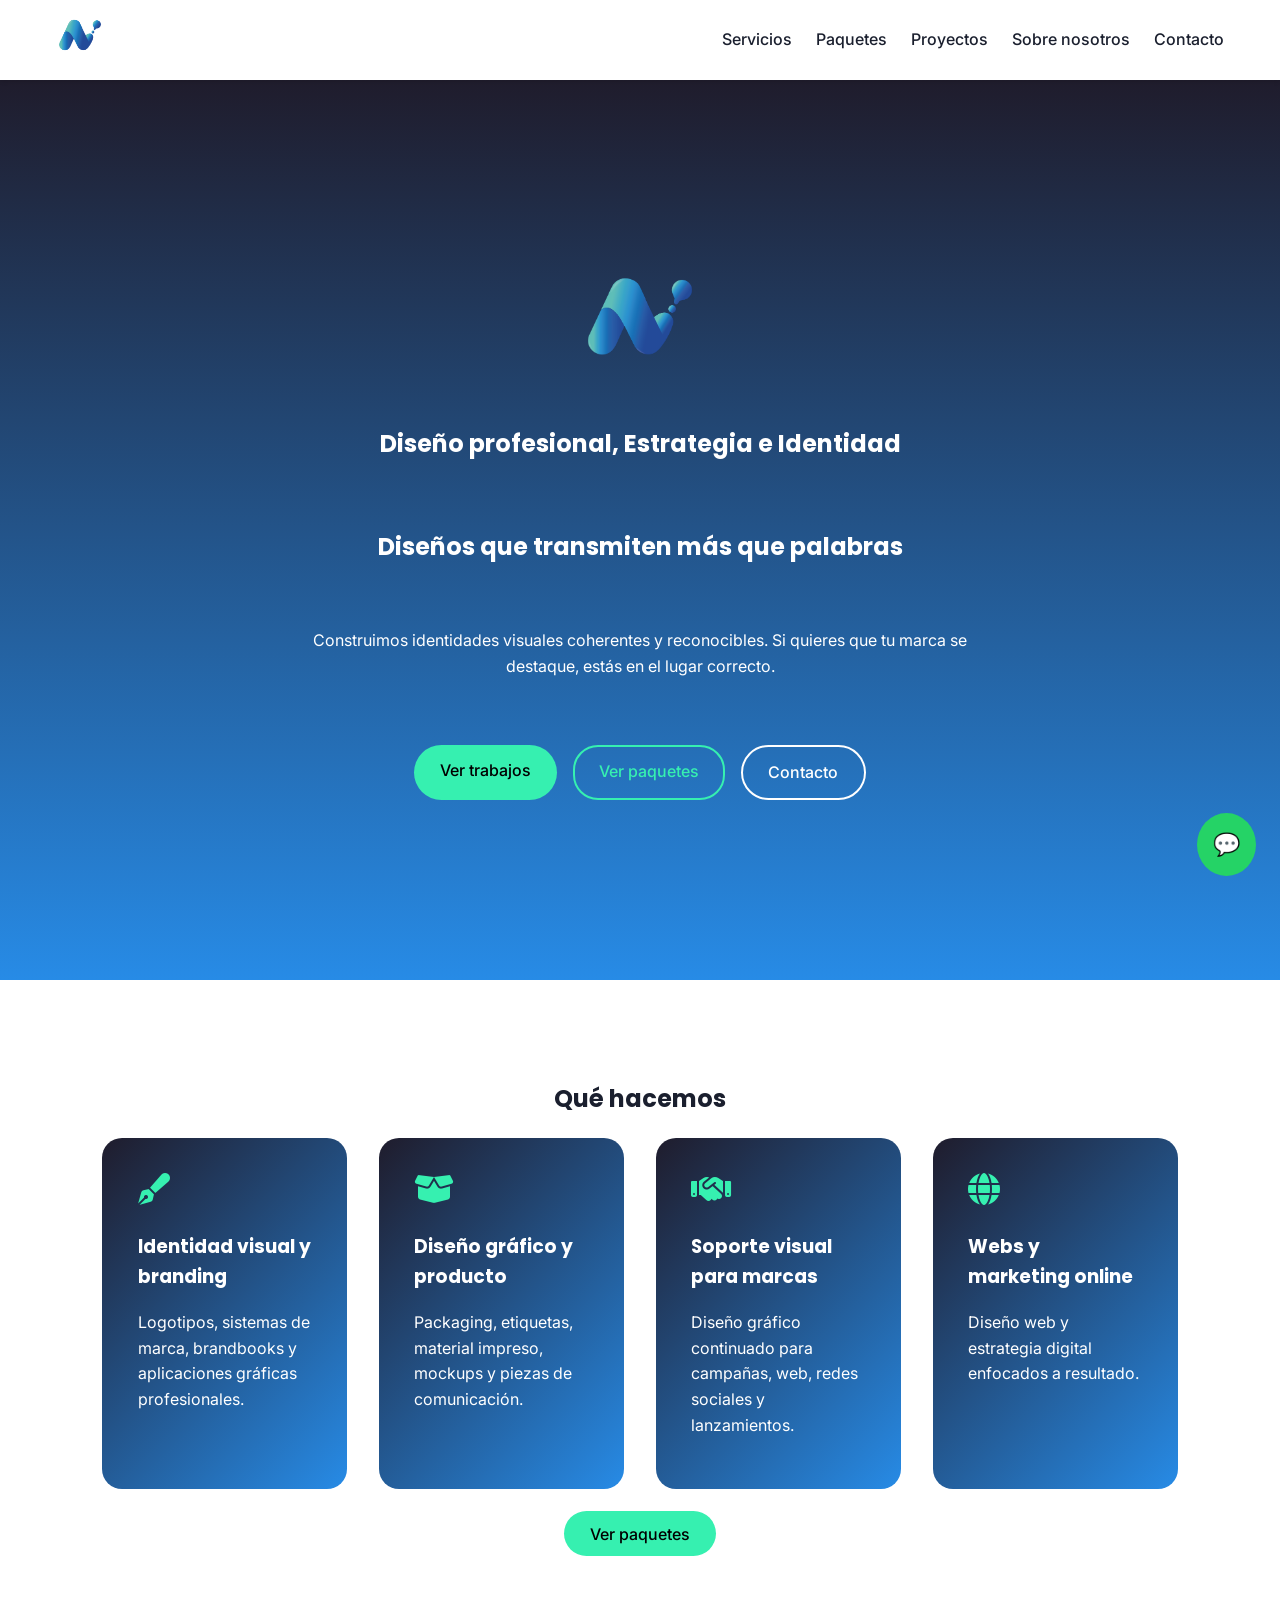
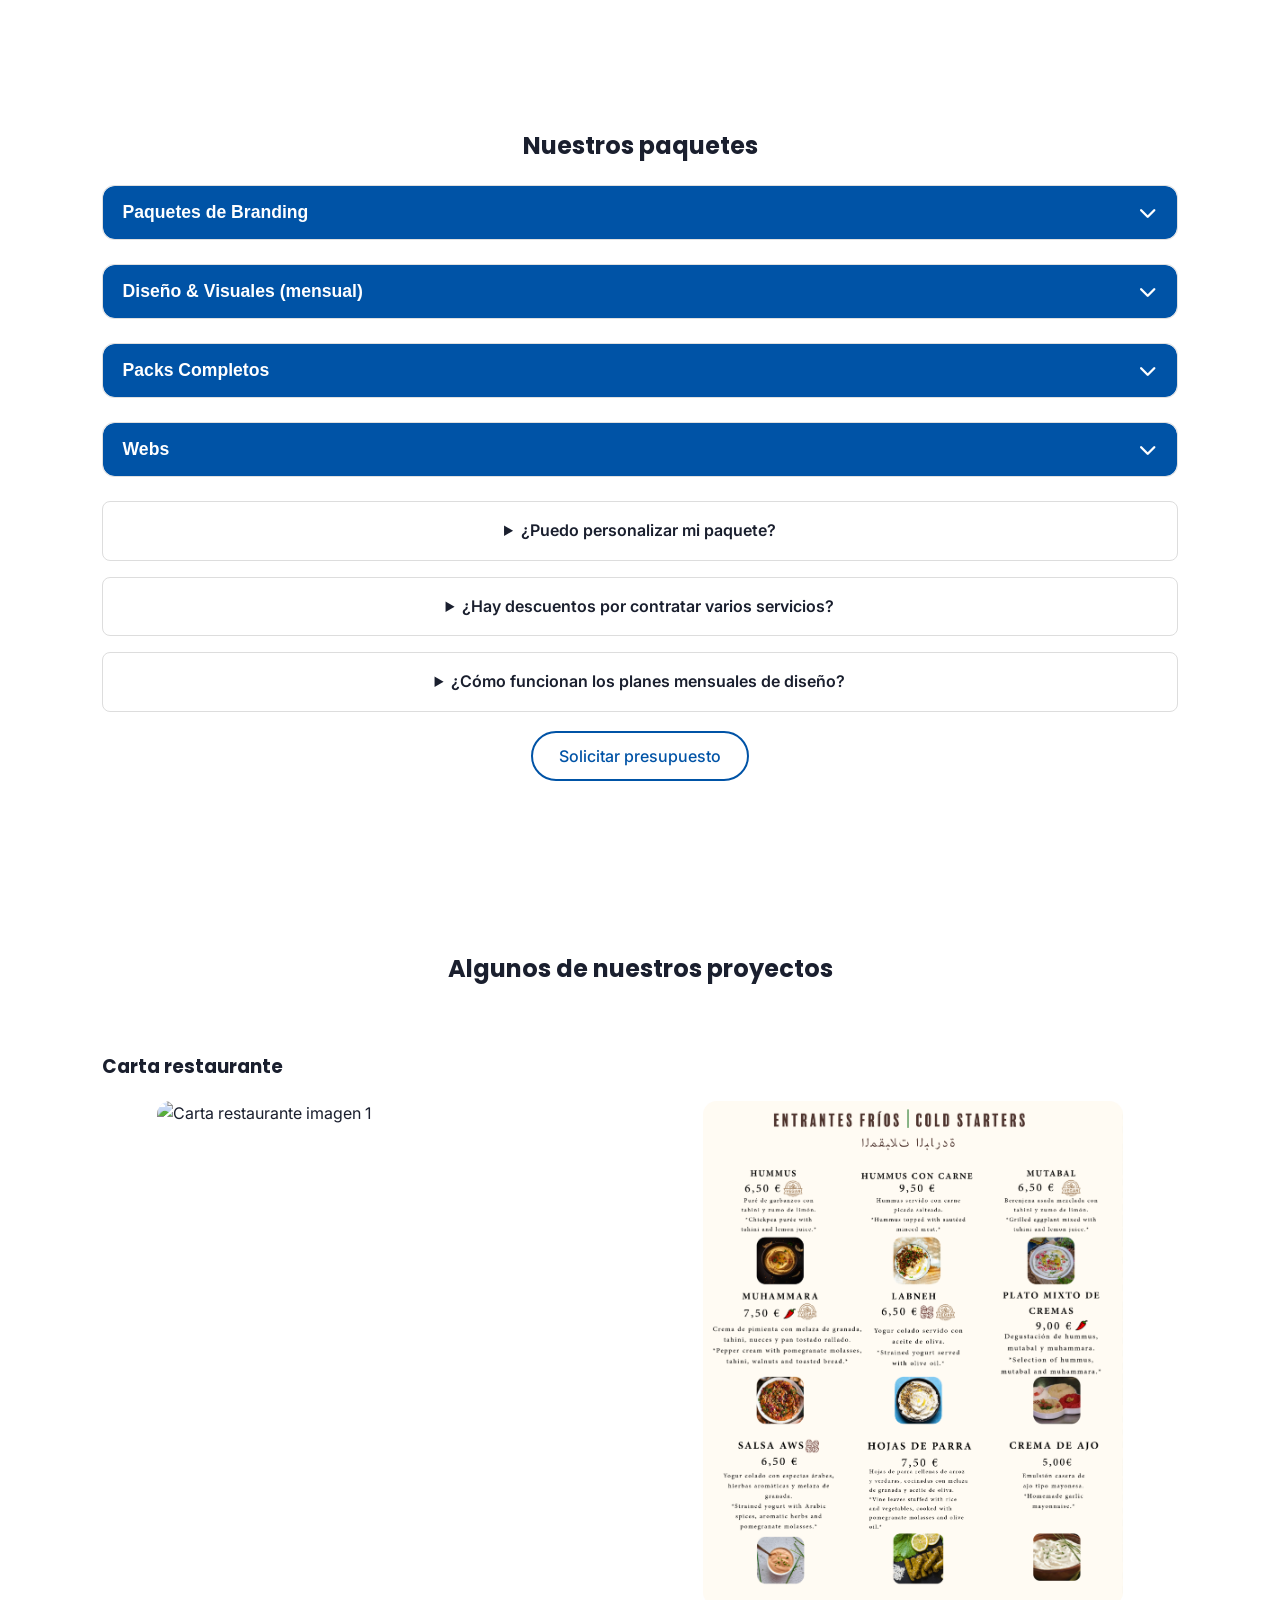
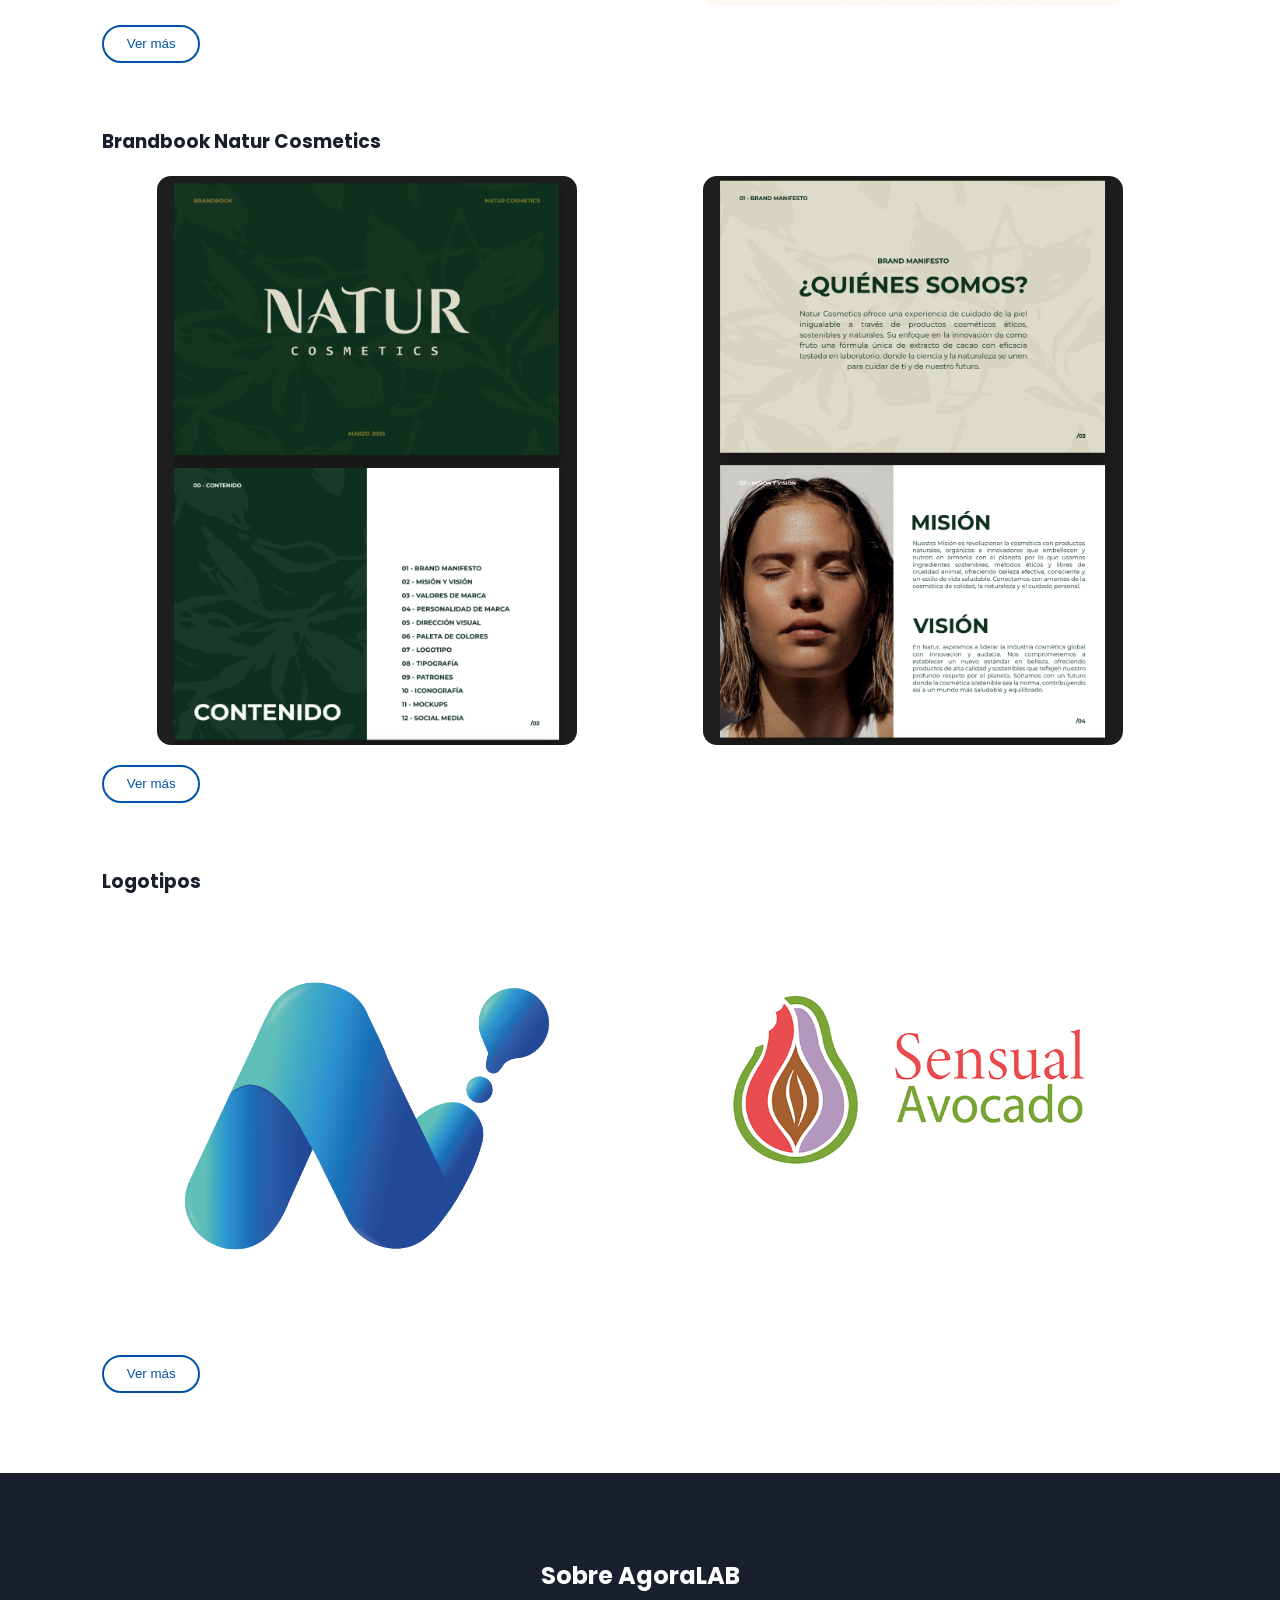
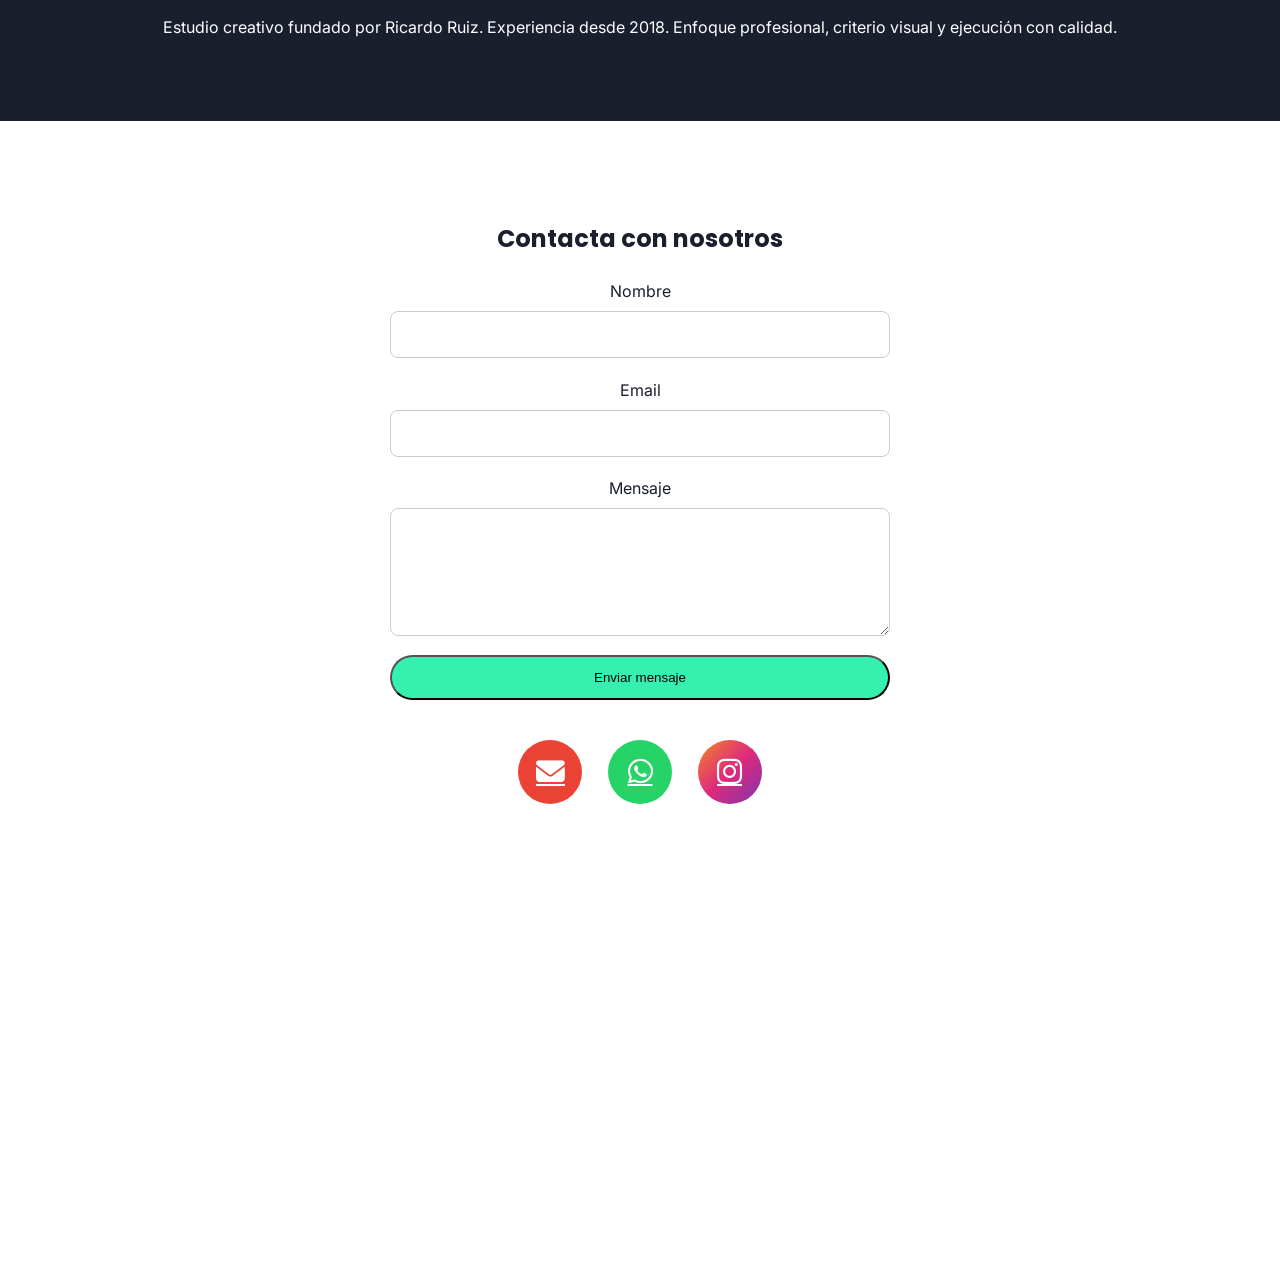
==== index.html @ 250997f6 "actualizacion paquetes" ====
<!DOCTYPE html>
<html lang="es">
<head>
  <meta charset="UTF-8">
  <meta name="viewport" content="width=device-width, initial-scale=1.0">
  <title>AgoraLAB | Diseño gráfico, branding e identidad visual</title>
  <meta name="description" content="AgoraLAB es un estudio creativo especializado en diseño gráfico, branding e identidad visual. Creamos marcas profesionales con criterio, coherencia y calidad.">
  <meta name="robots" content="index, follow">
  <meta name="author" content="AgoraLAB">

  <!-- Verificación de Google Search Console -->
  <meta name="google-site-verification" content="pWYnEAjv7KoUrW69v9oDGjJDTVIv9q_PRitXHJ2T2Jk" />

  <!-- Open Graph para redes sociales -->
  <meta property="og:title" content="AgoraLAB | Diseño gráfico y branding profesional">
  <meta property="og:description" content="Estudio creativo especializado en diseño gráfico, branding e identidad visual profesional.">
  <meta property="og:type" content="website">
  <meta property="og:url" content="https://www.agoralabb.com">

  <!-- Icono de la página -->
  <link rel="icon" type="image/png" href="images/favicon.png">

  <!-- Tipografías -->
  <link rel="preconnect" href="https://fonts.googleapis.com">
  <link rel="preconnect" href="https://fonts.gstatic.com" crossorigin>
  <link href="https://fonts.googleapis.com/css2?family=Poppins:wght@600;700&family=Inter:wght@400;500&display=swap" rel="stylesheet">
  <!-- Biblioteca de iconos FontAwesome -->
  <link rel="stylesheet" href="https://cdnjs.cloudflare.com/ajax/libs/font-awesome/6.5.0/css/all.min.css">

  <!-- Hoja de estilos principal -->
  <link rel="stylesheet" href="styles.css">

  <!-- Google Analytics -->
  <script async src="https://www.googletagmanager.com/gtag/js?id=G-SX13ZG8QXY"></script>
  <script>
    window.dataLayer = window.dataLayer || [];
    function gtag(){dataLayer.push(arguments);}
    gtag('js', new Date());
    gtag('config', 'G-SX13ZG8QXY');
  </script>
</head>

<body>
  <!-- Navegación principal -->
  <header>
    <nav class="navbar">
      <div class="nav-container">
        <a href="#" class="nav-logo">
          <img src="images/logos/agora.png" alt="Logo de AgoraLAB">
        </a>
        <button class="nav-toggle" aria-label="Menú">
          <i class="fa-solid fa-bars"></i>
        </button>
        <ul class="nav-menu">
          <li><a href="#servicios">Servicios</a></li>
          <li><a href="#paquetes">Paquetes</a></li>
          <li><a href="#proyectos">Proyectos</a></li>
          <li><a href="#sobre">Sobre nosotros</a></li>
          <li><a href="#contacto">Contacto</a></li>
        </ul>
      </div>
    </nav>
    <!-- Hero / cabecera de la página -->
    <section class="hero">
      <div class="hero-content animate">
        <img src="images/logos/agora.png" alt="AgoraLAB" class="hero-logo">
        <h1>Diseño profesional, Estrategia e Identidad</h1>
        <h2>Diseños que transmiten más que palabras</h2>
        <p class="claim">Construimos identidades visuales coherentes y reconocibles. Si quieres que tu marca se destaque, estás en el lugar correcto.</p>
        <div class="hero-actions">
          <!-- Botón para ver el portfolio -->
          <a href="#proyectos" class="btn primary">Ver trabajos</a>
          <!-- Botón para ver la lista de paquetes -->
          <a href="#paquetes" class="btn tertiary">Ver paquetes</a>
          <!-- Botón de contacto -->
          <a href="#contacto" class="btn secondary">Contacto</a>
        </div>
      </div>
    </section>
  </header>

  <main>
    <!-- Sección de servicios -->
    <section id="servicios" class="services animate">
      <h2 class="centered-title">Qué hacemos</h2>
      <div class="services-grid">
        <div class="service animate">
          <i class="fa-solid fa-pen-fancy service-icon"></i>
          <h3>Identidad visual y branding</h3>
          <p>Logotipos, sistemas de marca, brandbooks y aplicaciones gráficas profesionales.</p>
        </div>
        <div class="service animate">
          <i class="fa-solid fa-box-open service-icon"></i>
          <h3>Diseño gráfico y producto</h3>
          <p>Packaging, etiquetas, material impreso, mockups y piezas de comunicación.</p>
        </div>
        <div class="service animate">
          <i class="fa-solid fa-handshake service-icon"></i>
          <h3>Soporte visual para marcas</h3>
          <p>Diseño gráfico continuado para campañas, web, redes sociales y lanzamientos.</p>
        </div>
        <div class="service animate">
          <i class="fa-solid fa-globe service-icon"></i>
          <h3>Webs y marketing online</h3>
          <p>Diseño web y estrategia digital enfocados a resultado.</p>
        </div>
      </div>
      <div class="cta-row">
        <a href="#paquetes" class="btn primary">Ver paquetes</a>
      </div>
    </section>

    <!-- Sección de paquetes con categorías desplegables -->
    <section id="paquetes" class="packages-section animate">
      <h2 class="centered-title">Nuestros paquetes</h2>
      <!-- Categoría: Branding -->
      <div class="category">
        <button class="category-toggle" aria-expanded="false">
          <span>Paquetes de Branding</span>
          <i class="fa-solid fa-chevron-down"></i>
        </button>
        <div class="category-content">
          <div class="package-slider">
            <button class="packages-arrow prev" aria-label="Anterior">‹</button>
            <div class="packages">
              <!-- Branding Esencial -->
              <div class="package-card">
                <h3>Branding Esencial</h3>
                <p class="price">450&nbsp;€</p>
                <ul class="package-features">
                  <li><i class="fa-solid fa-check"></i> Diseño de logotipo e identidad básica</li>
                  <li><i class="fa-solid fa-check"></i> Manual de identidad simplificado</li>
                  <li><i class="fa-solid fa-check"></i> Guía de uso de la marca</li>
                </ul>
                <a href="#contacto" class="btn primary">Seleccionar</a>
              </div>
              <!-- Branding Avanzado -->
              <div class="package-card">
                <h3>Branding Avanzado</h3>
                <p class="price">750&nbsp;€</p>
                <ul class="package-features">
                  <li><i class="fa-solid fa-check"></i> Todo lo anterior</li>
                  <li><i class="fa-solid fa-check"></i> Manual de marca en InDesign</li>
                  <li><i class="fa-solid fa-check"></i> Presentación profesional del branding</li>
                </ul>
                <a href="#contacto" class="btn primary">Seleccionar</a>
              </div>
              <!-- Branding Premium -->
              <div class="package-card">
                <h3>Branding Premium</h3>
                <p class="price">990&nbsp;€</p>
                <ul class="package-features">
                  <li><i class="fa-solid fa-check"></i> Todo lo incluido en Avanzado</li>
                  <li><i class="fa-solid fa-check"></i> Diseño de packaging y etiquetas</li>
                  <li><i class="fa-solid fa-check"></i> Identidad completa con aplicaciones</li>
                </ul>
                <a href="#contacto" class="btn primary">Seleccionar</a>
              </div>
            </div>
            <button class="packages-arrow next" aria-label="Siguiente">›</button>
          </div>
        </div>
      </div>

      <!-- Categoría: Diseño & Visuales -->
      <div class="category">
        <button class="category-toggle" aria-expanded="false">
          <span>Diseño &amp; Visuales (mensual)</span>
          <i class="fa-solid fa-chevron-down"></i>
        </button>
        <div class="category-content">
          <div class="package-slider">
            <button class="packages-arrow prev" aria-label="Anterior">‹</button>
            <div class="packages">
              <!-- Visuales Start -->
              <div class="package-card">
                <h3>Visuales Start</h3>
                <p class="price">350&nbsp;€/mes</p>
                <ul class="package-features">
                  <li><i class="fa-solid fa-check"></i> 2 creatividades por semana (8/mes)</li>
                  <li><i class="fa-solid fa-check"></i> Adaptación a formatos RRSS</li>
                  <li><i class="fa-solid fa-check"></i> Descuentos por volumen</li>
                </ul>
                <a href="#contacto" class="btn primary">Seleccionar</a>
              </div>
              <!-- Visuales Pro -->
              <div class="package-card">
                <h3>Visuales Pro</h3>
                <p class="price">900&nbsp;€/mes</p>
                <ul class="package-features">
                  <li><i class="fa-solid fa-check"></i> 4 creatividades por semana (16/mes)</li>
                  <li><i class="fa-solid fa-check"></i> 4 reels mensuales incluidos</li>
                  <li><i class="fa-solid fa-check"></i> Descuentos por volumen y revisiones</li>
                </ul>
                <a href="#contacto" class="btn primary">Seleccionar</a>
              </div>
              <!-- Visuales Premium -->
              <div class="package-card">
                <h3>Visuales Premium</h3>
                <p class="price">1.600&nbsp;€/mes</p>
                <ul class="package-features">
                  <li><i class="fa-solid fa-check"></i> 8 creatividades por semana (32/mes)</li>
                  <li><i class="fa-solid fa-check"></i> Reels ilimitados</li>
                  <li><i class="fa-solid fa-check"></i> Edición de vídeo premium</li>
                </ul>
                <a href="#contacto" class="btn primary">Seleccionar</a>
              </div>
            </div>
            <button class="packages-arrow next" aria-label="Siguiente">›</button>
          </div>
        </div>
      </div>

      <!-- Categoría: Packs completos -->
      <div class="category">
        <button class="category-toggle" aria-expanded="false">
          <span>Packs Completos</span>
          <i class="fa-solid fa-chevron-down"></i>
        </button>
        <div class="category-content">
          <div class="package-slider">
            <button class="packages-arrow prev" aria-label="Anterior">‹</button>
            <div class="packages">
              <!-- Pack Start -->
              <div class="package-card">
                <h3>Pack Start</h3>
                <p class="price">700&nbsp;€</p>
                <ul class="package-features">
                  <li><i class="fa-solid fa-check"></i> Branding esencial</li>
                  <li><i class="fa-solid fa-check"></i> 4 diseños de piezas gráficas</li>
                  <li><i class="fa-solid fa-check"></i> Landing page con CTA</li>
                </ul>
                <a href="#contacto" class="btn primary">Seleccionar</a>
              </div>
              <!-- Pack Pro -->
              <div class="package-card">
                <h3>Pack Pro</h3>
                <p class="price">1.350&nbsp;€</p>
                <ul class="package-features">
                  <li><i class="fa-solid fa-check"></i> Branding avanzado + manual InDesign</li>
                  <li><i class="fa-solid fa-check"></i> 8 diseños + packaging</li>
                  <li><i class="fa-solid fa-check"></i> Sitio web multipágina</li>
                </ul>
                <a href="#contacto" class="btn primary">Seleccionar</a>
              </div>
              <!-- Pack Premium -->
              <div class="package-card">
                <h3>Pack Premium</h3>
                <p class="price">2.500&nbsp;€</p>
                <ul class="package-features">
                  <li><i class="fa-solid fa-check"></i> Branding premium + packaging</li>
                  <li><i class="fa-solid fa-check"></i> 12 diseños y creatividades</li>
                  <li><i class="fa-solid fa-check"></i> Tienda online / página de compras</li>
                </ul>
                <a href="#contacto" class="btn primary">Seleccionar</a>
              </div>
            </div>
            <button class="packages-arrow next" aria-label="Siguiente">›</button>
          </div>
        </div>
      </div>

      <!-- Categoría: Webs -->
      <div class="category">
        <button class="category-toggle" aria-expanded="false">
          <span>Webs</span>
          <i class="fa-solid fa-chevron-down"></i>
        </button>
        <div class="category-content">
          <div class="package-slider">
            <button class="packages-arrow prev" aria-label="Anterior">‹</button>
            <div class="packages">
              <!-- Web Básica -->
              <div class="package-card">
                <h3>Web Básica</h3>
                <p class="price">550&nbsp;€</p>
                <ul class="package-features">
                  <li><i class="fa-solid fa-check"></i> Landing page de 1‑3 secciones</li>
                  <li><i class="fa-solid fa-check"></i> Diseño responsive</li>
                  <li><i class="fa-solid fa-check"></i> Optimización básica de carga</li>
                </ul>
                <a href="#contacto" class="btn primary">Seleccionar</a>
              </div>
              <!-- Web Pro -->
              <div class="package-card">
                <h3>Web Pro</h3>
                <p class="price">950&nbsp;€</p>
                <ul class="package-features">
                  <li><i class="fa-solid fa-check"></i> Sitio web de 5‑7 páginas</li>
                  <li><i class="fa-solid fa-check"></i> Blog integrado</li>
                  <li><i class="fa-solid fa-check"></i> Diseño profesional y adaptable</li>
                </ul>
                <a href="#contacto" class="btn primary">Seleccionar</a>
              </div>
              <!-- Web eCommerce -->
              <div class="package-card">
                <h3>Web eCommerce</h3>
                <p class="price">1.500&nbsp;€</p>
                <ul class="package-features">
                  <li><i class="fa-solid fa-check"></i> Tienda online completa</li>
                  <li><i class="fa-solid fa-check"></i> Pasarela de pago y gestión de productos</li>
                  <li><i class="fa-solid fa-check"></i> Integración de analítica básica</li>
                </ul>
                <a href="#contacto" class="btn primary">Seleccionar</a>
              </div>
            </div>
            <button class="packages-arrow next" aria-label="Siguiente">›</button>
          </div>
        </div>
      </div>

      <!-- Preguntas frecuentes -->
      <div class="faq">
        <details>
          <summary>¿Puedo personalizar mi paquete?</summary>
          <p>Sí. Todos los planes son flexibles. Si necesitas añadir o quitar servicios, ponte en contacto con nosotros y ajustaremos el presupuesto.</p>
        </details>
        <details>
          <summary>¿Hay descuentos por contratar varios servicios?</summary>
          <p>Ofrecemos descuentos cuando contratas varios servicios de forma conjunta o continuada. ¡Consúltanos y adaptamos el paquete a tus necesidades!</p>
        </details>
        <details>
          <summary>¿Cómo funcionan los planes mensuales de diseño?</summary>
          <p>Los planes mensuales te permiten disponer de un número fijo de creatividades cada semana. Cuantos más contratas, más baja el coste por unidad.</p>
        </details>
      </div>
      <div class="cta-row">
        <a href="#contacto" class="btn secondary">Solicitar presupuesto</a>
      </div>
    </section>

    <!-- Sección de proyectos (portfolio) -->
    <section class="works animate" id="proyectos">
      <h2 class="centered-title">Algunos de nuestros proyectos</h2>
      <div class="project animate">
        <h3>Carta restaurante</h3>
        <div class="gallery collapsible" data-limit="2">
          <img src="images/carta-restaurante/carta1.png" alt="Carta restaurante imagen 1">
          <img src="images/carta-restaurante/carta2.png" alt="Carta restaurante imagen 2">
          <img src="images/carta-restaurante/carta3.png" alt="Carta restaurante imagen 3">
          <img src="images/carta-restaurante/carta4.png" alt="Carta restaurante imagen 4">
          <img src="images/carta-restaurante/carta5.png" alt="Carta restaurante imagen 5">
          <img src="images/carta-restaurante/carta6.png" alt="Carta restaurante imagen 6">
          <img src="images/carta-restaurante/carta7.png" alt="Carta restaurante imagen 7">
          <img src="images/carta-restaurante/carta8.png" alt="Carta restaurante imagen 8">
          <img src="images/carta-restaurante/carta9.png" alt="Carta restaurante imagen 9">
        </div>
        <button class="toggle-btn">Ver más</button>
      </div>
      <div class="project animate">
        <h3>Brandbook Natur Cosmetics</h3>
        <div class="gallery collapsible vertical" data-limit="2">
          <img src="images/natur-cosmetics/natur1portada.png" alt="Natur Cosmetics portada 1">
          <img src="images/natur-cosmetics/natur2portada2.png" alt="Natur Cosmetics portada 2">
          <img src="images/natur-cosmetics/natur3valores.png" alt="Natur Cosmetics valores">
          <img src="images/natur-cosmetics/natur4paleta.png" alt="Natur Cosmetics paleta 1">
          <img src="images/natur-cosmetics/natur5paleta2.png" alt="Natur Cosmetics paleta 2">
          <img src="images/natur-cosmetics/natur6paleta3.png" alt="Natur Cosmetics paleta 3">
          <img src="images/natur-cosmetics/natur7logo.png" alt="Natur Cosmetics logo 1">
          <img src="images/natur-cosmetics/natur8horizontallogo2.png" alt="Natur Cosmetics logo 2">
          <img src="images/natur-cosmetics/natur9logo3.png" alt="Natur Cosmetics logo 3">
          <img src="images/natur-cosmetics/natur10horizontallogo4.png" alt="Natur Cosmetics logo 4">
          <img src="images/natur-cosmetics/natur11logo5.png" alt="Natur Cosmetics logo 5">
          <img src="images/natur-cosmetics/natur12tipografia.png" alt="Natur Cosmetics tipografía 1">
          <img src="images/natur-cosmetics/natur13tipografia2.png" alt="Natur Cosmetics tipografía 2">
          <img src="images/natur-cosmetics/natur14patrones.png" alt="Natur Cosmetics patrones">
          <img src="images/natur-cosmetics/natur15iconografia.png" alt="Natur Cosmetics iconografía">
          <img src="images/natur-cosmetics/natur16mockup.png" alt="Natur Cosmetics mockup 1">
          <img src="images/natur-cosmetics/natur17mockup2.png" alt="Natur Cosmetics mockup 2">
          <img src="images/natur-cosmetics/natur18social.png" alt="Natur Cosmetics social">
          <img src="images/natur-cosmetics/natur19packaging.png" alt="Natur Cosmetics packaging">
          <img src="images/natur-cosmetics/natur20packaging1.png" alt="Natur Cosmetics packaging 1">
          <img src="images/natur-cosmetics/natur21packaging2.png" alt="Natur Cosmetics packaging 2">
        </div>
        <button class="toggle-btn">Ver más</button>
      </div>
      <div class="project animate">
        <h3>Logotipos</h3>
        <div class="gallery collapsible" data-limit="2">
          <img src="images/logos/agora.png" alt="Logo AgoraLAB">
          <img src="images/logos/sensualavocado.png" alt="Logo Sensual Avocado">
          <img src="images/logos/solo.png" alt="Logo Solo">
          <img src="images/logos/AgoraClans.png" alt="Logo AgoraClans">
          <img src="images/logos/divergente.png" alt="Logo Divergente">
          <img src="images/logos/naranja.png" alt="Logo Naranja">
          <img src="images/logos/COLA.png" alt="Logo COLA">
          <img src="images/logos/limon.png" alt="Logo Limon">
        </div>
        <button class="toggle-btn">Ver más</button>
      </div>
    </section>

    <!-- Sección sobre nosotros -->
    <section class="about animate" id="sobre">
      <h2>Sobre AgoraLAB</h2>
      <p>Estudio creativo fundado por Ricardo Ruiz. Experiencia desde 2018. Enfoque profesional, criterio visual y ejecución con calidad.</p>
    </section>

    <!-- Sección de contacto -->
    <section class="contact animate" id="contacto">
      <h2 class="centered-title">Contacta con nosotros</h2>
      <div class="contact-wrapper">
        <!-- Formulario de contacto -->
        <form class="contact-form" action="mailto:vertexvisual99@gmail.com" method="post" enctype="text/plain">
          <div class="form-field">
            <label for="nombre">Nombre</label>
            <input type="text" id="nombre" name="Nombre" required>
          </div>
          <div class="form-field">
            <label for="email">Email</label>
            <input type="email" id="email" name="Email" required>
          </div>
          <div class="form-field">
            <label for="mensaje">Mensaje</label>
            <textarea id="mensaje" name="Mensaje" rows="5" required></textarea>
          </div>
          <button type="submit" class="btn primary">Enviar mensaje</button>
        </form>
        <!-- Iconos de contacto directo -->
        <div class="contact-icons">
          <a href="mailto:vertexvisual99@gmail.com" class="contact-btn gmail" aria-label="Enviar correo">
            <i class="fa-solid fa-envelope"></i>
          </a>
          <a href="https://wa.me/34672296226" target="_blank" class="contact-btn whatsapp" aria-label="WhatsApp">
            <i class="fa-brands fa-whatsapp"></i>
          </a>
          <a href="https://instagram.com/agoralab_" target="_blank" class="contact-btn instagram" aria-label="Instagram">
            <i class="fa-brands fa-instagram"></i>
          </a>
        </div>
      </div>
      <!-- Mapa de localización -->
      <div class="map-container">
        <iframe src="https://www.google.com/maps?q=AgoraLAB+Toledo+Spain&output=embed" width="100%" height="350" style="border:0;" allowfullscreen="" loading="lazy" referrerpolicy="no-referrer-when-downgrade"></iframe>
      </div>
    </section>
  </main>

  <!-- Flotante de WhatsApp -->
  <a href="https://wa.me/34672296226" class="whatsapp-float" target="_blank" aria-label="WhatsApp flotante">💬</a>

  <!-- Lightbox para galerías -->
  <div class="lightbox" id="lightbox">
    <button class="lightbox-arrow prev">‹</button>
    <img id="lightbox-img" alt="Imagen ampliada">
    <button class="lightbox-arrow next">›</button>
  </div>

  <!-- Sección de testimonios (comentada para futuro) -->
  <!--
  <section class="testimonials animate" id="testimonios">
    <h2 class="centered-title">Testimonios</h2>
    <div class="testimonial-list">
      <article class="testimonial">
        <p class="quote">“Aquí irá un testimonio de cliente satisfecho.”</p>
        <p class="author">— Nombre del cliente</p>
      </article>
      <article class="testimonial">
        <p class="quote">“Otro testimonio para aportar confianza.”</p>
        <p class="author">— Nombre del cliente</p>
      </article>
    </div>
  </section>
  -->

  <!-- Scripts -->
  <script src="main.js"></script>
</body>
</html>
---- styles.css ----
:root {
  --blue-dark: #0053A6;
  --turquoise: #36F0B0;
  --dark: #1A1F2E;
  --white: #FFFFFF;
}

* {
  box-sizing: border-box;
}

html, body {
  width: 100%;
  overflow-x: hidden;
}

body {
  margin: 0;
  font-family: Inter, sans-serif;
  color: var(--dark);
  line-height: 1.6;
}

h1, h2, h3 {
  font-family: Poppins, sans-serif;
}

.centered-title {
  text-align: center;
}

/* NAVBAR */
.navbar {
  position: sticky;
  top: 0;
  width: 100%;
  z-index: 1000;
  background: var(--white);
  box-shadow: 0 2px 4px rgba(0,0,0,0.1);
}

.nav-container {
  max-width: 1200px;
  margin: 0 auto;
  padding: 0.75rem 1rem;
  display: flex;
  align-items: center;
  justify-content: space-between;
}

.nav-logo img {
  width: 48px;
  height: auto;
}

.nav-menu {
  list-style: none;
  display: flex;
  gap: 1.5rem;
  margin: 0;
  padding: 0;
}

.nav-menu a {
  color: var(--dark);
  text-decoration: none;
  font-weight: 500;
  padding: 0.5rem 0;
  display: block;
}

.nav-menu a:hover {
  color: var(--blue-dark);
}

.nav-toggle {
  display: none;
  background: none;
  border: none;
  font-size: 1.8rem;
  color: var(--dark);
  cursor: pointer;
}

@media (max-width: 768px) {
  .nav-menu {
    position: absolute;
    top: 100%;
    right: 0;
    background: var(--white);
    flex-direction: column;
    align-items: flex-start;
    width: 200px;
    max-height: 0;
    overflow: hidden;
    box-shadow: 0 4px 8px rgba(0,0,0,0.1);
    transition: max-height 0.3s ease;
  }
  .nav-menu.open {
    max-height: 400px;
  }
  .nav-toggle {
    display: block;
  }
}

/* HERO */

.hero {
  min-height: 100vh;
  background: linear-gradient(#1F1C2C, #278BE6);
  display: flex;
  align-items: center;
  justify-content: center;
  color: var(--white);
  text-align: center;
  position: relative;
}

.hero-content {
  display: flex;
  flex-direction: column;
  align-items: center;
  gap: 1.6rem;
  max-width: 760px;
  padding: 0 1.5rem;
}

.hero-logo {
  width: 120px;
}

.hero-actions {
  display: flex;
  gap: 1rem;
  margin-top: 1.5rem;
  flex-wrap: wrap;
  justify-content: center;
}

/* BOTONES */

.btn {
  padding: 0.8rem 1.6rem;
  border-radius: 30px;
  text-decoration: none;
  font-weight: 500;
  transition: transform 0.25s ease, box-shadow 0.25s ease;
}

.btn:hover {
  transform: translateY(-3px);
  box-shadow: 0 10px 25px rgba(0,0,0,0.3);
}

.primary {
  background: var(--turquoise);
  color: #000;
}

.secondary {
  border: 2px solid var(--white);
  color: var(--white);
}

/* Botones adaptados a temas claros y oscuros */
.btn.primary {
  background: var(--turquoise);
  color: #000;
}

.btn.secondary {
  background: none;
  border: 2px solid var(--blue-dark);
  color: var(--blue-dark);
}

/* SECCIONES */

section {
  padding: 5rem 8vw;
}

.services-grid {
  display: grid;
  grid-template-columns: repeat(auto-fit, minmax(240px, 1fr));
  gap: 2rem;
}

.service {
  background: linear-gradient(135deg, #1F1C2C, #278BE6);
  color: white;
  padding: 2.2rem;
  border-radius: 20px;
  text-align: left;
  position: relative;
}

/* Iconos en servicios */
.service-icon {
  font-size: 2rem;
  margin-bottom: 0.5rem;
  color: var(--turquoise);
}

/* PROYECTOS */

.project {
  margin-top: 4rem;
}

/* GALERÍA */

.gallery {
  display: grid;
  grid-template-columns: repeat(auto-fit, minmax(200px, 1fr));
  gap: 1rem;
  justify-items: center;
  width: 100%;
}

.gallery img {
  width: 100%;
  max-width: 420px;
  border-radius: 14px;
  cursor: pointer;
}

/* 🔥 FIX CRÍTICO RESPONSIVE 🔥 */
/* Oculta todas */

.gallery.collapsible img {
  display: none;
}

/* Muestra SIEMPRE las primeras 5 */
.gallery.collapsible img:nth-child(-n+2) {
  display: block;
}

/* Cuando JS añade .visible, se muestran */
.gallery.collapsible img.visible {
  display: block;
}

/* BOTÓN VER MÁS */

.toggle-btn {
  margin-top: 1.2rem;
  border: 2px solid var(--blue-dark);
  background: none;
  color: var(--blue-dark);
  padding: 0.6rem 1.4rem;
  border-radius: 24px;
  cursor: pointer;
}

/* ABOUT */

.about {
  background: var(--dark);
  color: var(--white);
  text-align: center;
  padding: 4rem 8vw;
}

/* CONTACTO */

/* Contacto general */
.contact {
  text-align: center;
}

.contact-wrapper {
  display: flex;
  flex-direction: column;
  gap: 2.5rem;
  align-items: center;
}

.contact-form {
  width: 100%;
  max-width: 500px;
  display: flex;
  flex-direction: column;
  gap: 1.2rem;
}

.form-field {
  display: flex;
  flex-direction: column;
  gap: 0.4rem;
}

.form-field input,
.form-field textarea {
  padding: 0.8rem;
  border: 1px solid #ccc;
  border-radius: 8px;
  font-family: inherit;
  font-size: 1rem;
}

.map-container {
  width: 100%;
  margin-top: 2rem;
  overflow: hidden;
  border-radius: 12px;
}

.contact-icons {
  display: flex;
  justify-content: center;
  gap: 1.6rem;
  flex-wrap: wrap;
}

.contact-btn {
  width: 64px;
  height: 64px;
  border-radius: 50%;
  display: flex;
  align-items: center;
  justify-content: center;
  font-size: 1.8rem;
  color: white;
}

.contact-btn.gmail {
  background: #EA4335;
}

.contact-btn.whatsapp {
  background: #25D366;
}

.contact-btn.instagram {
  background: linear-gradient(135deg,#F58529,#DD2A7B,#8134AF);
}

.contact-btn i {
  pointer-events: none;
}

/* WHATSAPP FLOAT */

.whatsapp-float {
  position: fixed;
  bottom: 24px;
  right: 24px;
  background: #25D366;
  color: white;
  padding: 14px 16px;
  border-radius: 50%;
  font-size: 22px;
  text-decoration: none;
  z-index: 999;
  transition: transform 0.2s ease;
}

.whatsapp-float:hover {
  transform: translateY(-3px);
}

/* ANIMACIONES */

.animate {
  opacity: 0;
  transform: translateY(40px);
  transition: opacity 0.8s ease, transform 0.8s ease;
}

.animate.visible {
  opacity: 1;
  transform: translateY(0);
}

/* LIGHTBOX */

.lightbox {
  position: fixed;
  inset: 0;
  background: rgba(0,0,0,0.85);
  display: flex;
  align-items: center;
  justify-content: center;
  opacity: 0;
  pointer-events: none;
  transition: opacity 0.25s ease;
  z-index: 9999;
}

.lightbox.active {
  opacity: 1;
  pointer-events: auto;
}

.lightbox img {
  max-width: 90vw;
  max-height: 90vh;
  border-radius: 14px;
  box-shadow: 0 30px 80px rgba(0,0,0,0.6);
}

.lightbox-arrow {
  position: absolute;
  top: 50%;
  transform: translateY(-50%);
  background: none;
  border: none;
  color: white;
  font-size: 4rem;
  cursor: pointer;
  padding: 0 1rem;
  user-select: none;
}

.lightbox-arrow.prev {
  left: 20px;
}

.lightbox-arrow.next {
  right: 20px;
}

/* CTA row */
.cta-row {
  text-align: center;
  margin-top: 2rem;
}

/* Packages section */
.packages-section {
  text-align: center;
}

.packages-slider {
  position: relative;
  overflow: hidden;
  margin: 2rem 0;
}

.packages {
  display: flex;
  transition: transform 0.5s ease;
}

.package-card {
  background: var(--white);
  border: 1px solid #e0e0e0;
  border-radius: 20px;
  padding: 2rem;
  margin: 0 1rem;
  min-width: 100%;
  flex-shrink: 0;
  box-shadow: 0 10px 20px rgba(0,0,0,0.1);
  display: flex;
  flex-direction: column;
  text-align: left;
}

.package-card h3 {
  margin-top: 0;
}

.package-card .price {
  font-size: 2rem;
  color: var(--blue-dark);
  margin: 0.5rem 0 1rem;
}

.package-features {
  list-style: none;
  padding: 0;
  margin: 0 0 1.5rem 0;
}

.package-features li {
  display: flex;
  align-items: flex-start;
  gap: 0.5rem;
  margin-bottom: 0.5rem;
}

.package-features i {
  color: var(--turquoise);
  margin-top: 0.2rem;
}

.packages-arrow {
  position: absolute;
  top: 50%;
  transform: translateY(-50%);
  background: var(--blue-dark);
  color: white;
  border: none;
  border-radius: 50%;
  width: 36px;
  height: 36px;
  font-size: 1.5rem;
  cursor: pointer;
  display: flex;
  align-items: center;
  justify-content: center;
  transition: background 0.2s ease;
}

.packages-arrow:hover {
  background: var(--turquoise);
  color: #000;
}

.packages-arrow.prev {
  left: 0;
}

.packages-arrow.next {
  right: 0;
}

/* CATEGORÍAS DE PAQUETES */
.category {
  border: 1px solid #e0e0e0;
  border-radius: 12px;
  margin-bottom: 1.5rem;
  overflow: hidden;
}

.category-toggle {
  width: 100%;
  background: var(--blue-dark);
  color: #fff;
  border: none;
  padding: 1rem 1.2rem;
  font-size: 1.1rem;
  font-weight: 600;
  display: flex;
  justify-content: space-between;
  align-items: center;
  cursor: pointer;
  border-radius: 12px;
}

.category-toggle i {
  transition: transform 0.3s ease;
}

.category.open .category-toggle i {
  transform: rotate(180deg);
}

.category-content {
  max-height: 0;
  overflow: hidden;
  transition: max-height 0.5s ease;
}

.category.open .category-content {
  max-height: 2000px;
}

/* Package slider within categories */
.package-slider {
  position: relative;
  overflow: hidden;
  margin: 1.5rem 0;
}

.package-slider .packages {
  display: flex;
  transition: transform 0.5s ease;
}

/* Remove horizontal margins on mobile to fix alignment */
.package-slider .package-card {
  flex: 0 0 100%;
  margin: 0;
}

/* Hide arrows on larger screens and show grid layout */
@media (min-width: 768px) {
  .package-slider .packages {
    display: grid;
    grid-template-columns: repeat(auto-fit, minmax(280px, 1fr));
    gap: 1.5rem;
    transform: none !important;
  }
  .package-slider .package-card {
    margin: 0;
  }
  .package-slider .packages-arrow {
    display: none;
  }
}


/* En este carrusel mostramos una tarjeta por diapositiva en todos los tamaños */

/* FAQ */
.faq details {
  margin-bottom: 1rem;
  border: 1px solid #ddd;
  border-radius: 8px;
  padding: 1rem;
}

.faq summary {
  font-weight: 600;
  cursor: pointer;
  outline: none;
}

.faq p {
  margin-top: 0.5rem;
}

/* HERO BUTTONS */
.btn.tertiary {
  background: transparent;
  border: 2px solid var(--turquoise);
  color: var(--turquoise);
  padding: 0.75rem 1.5rem;
  border-radius: 25px;
  transition: background 0.2s ease, color 0.2s ease;
}
.btn.tertiary:hover {
  background: var(--turquoise);
  color: var(--blue-dark);
}

/* Ajuste específico de botones dentro del héroe */
.hero .btn.secondary {
  background: transparent;
  border: 2px solid #fff;
  color: #fff;
}
.hero .btn.secondary:hover {
  background: #fff;
  color: var(--blue-dark);
}
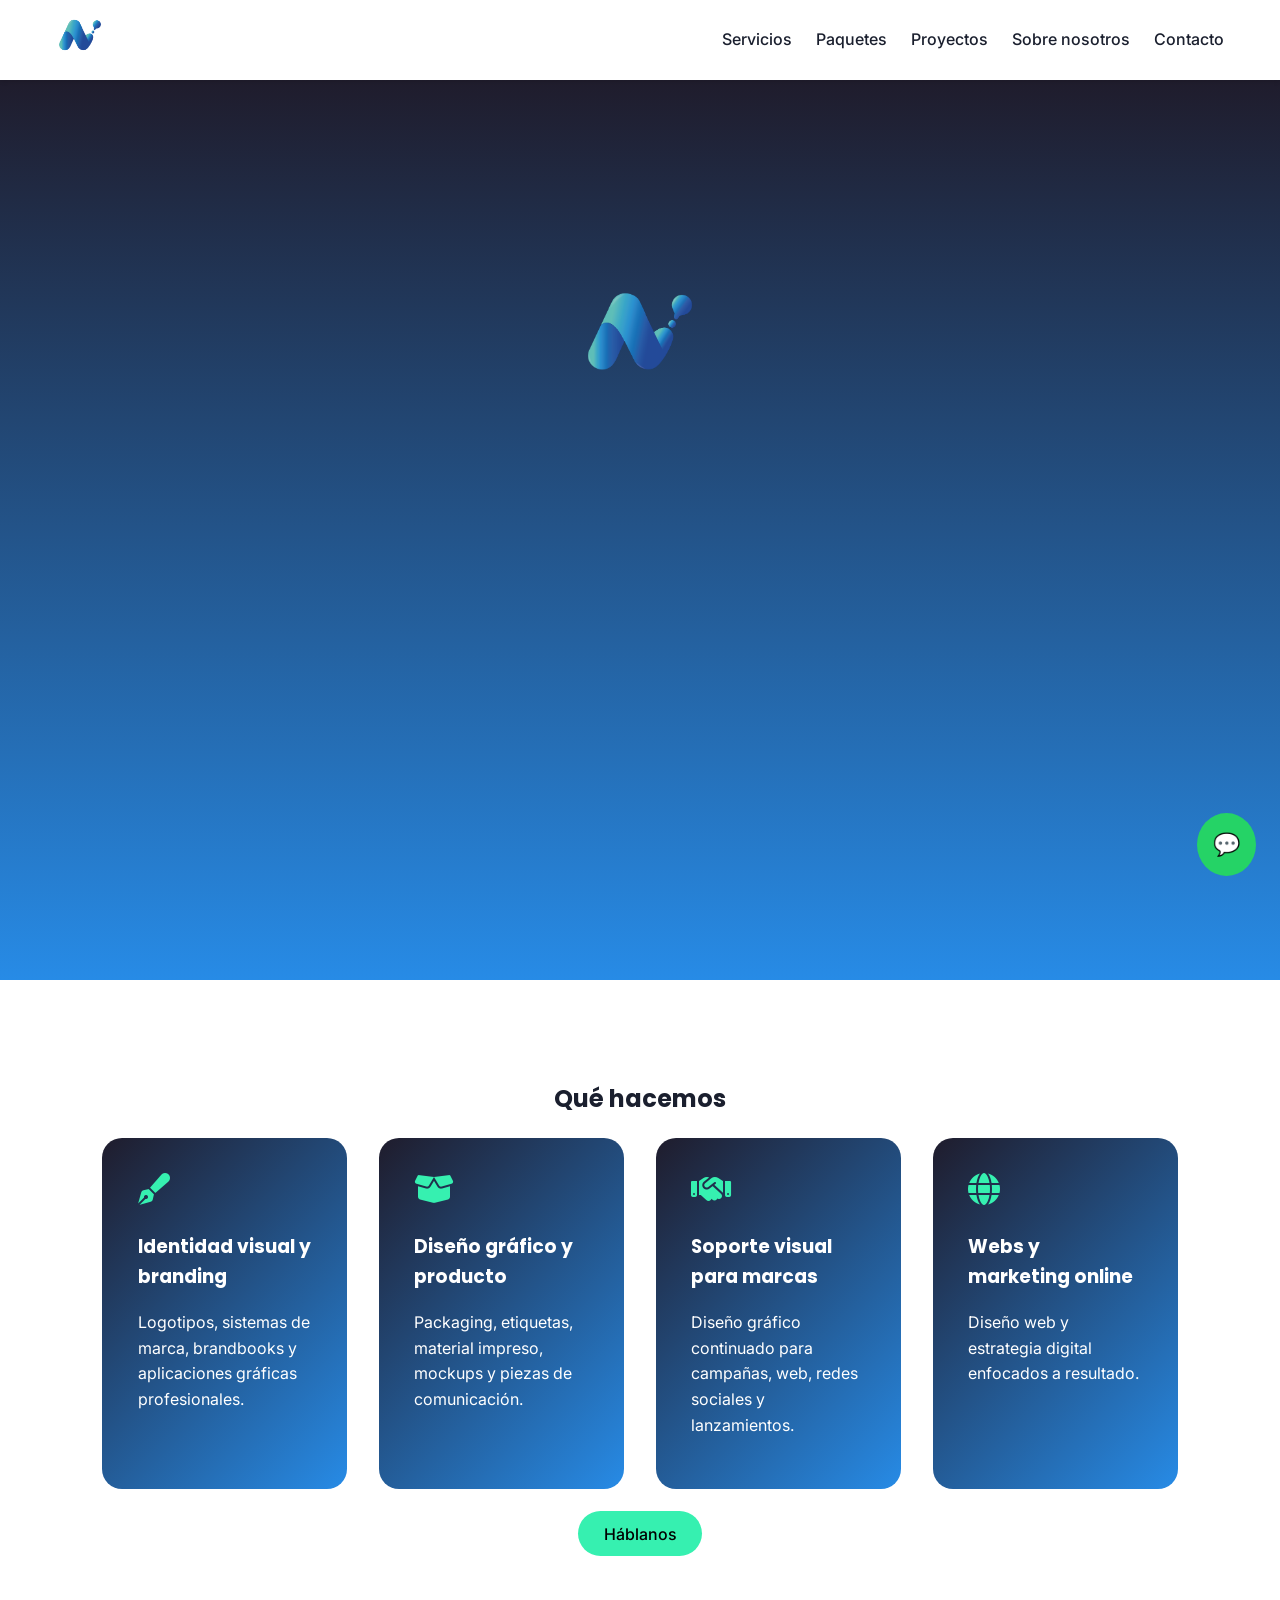
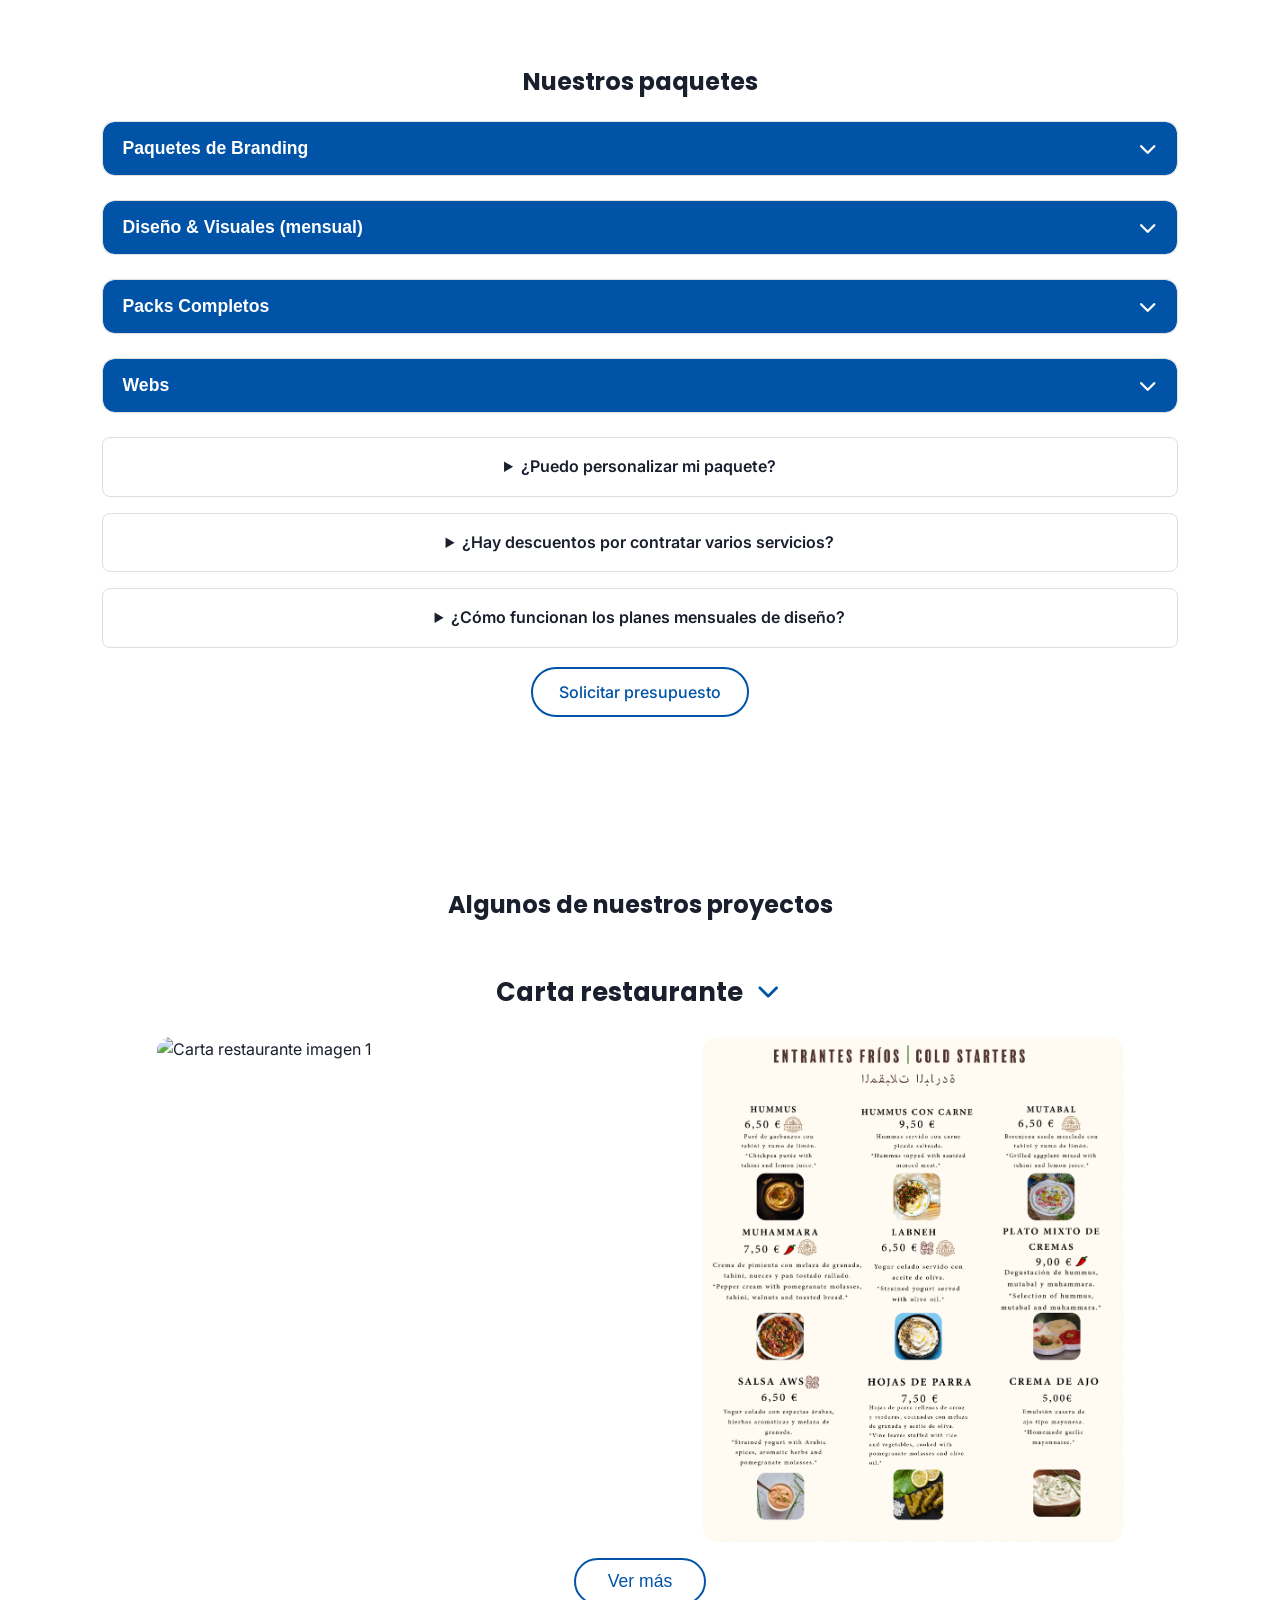
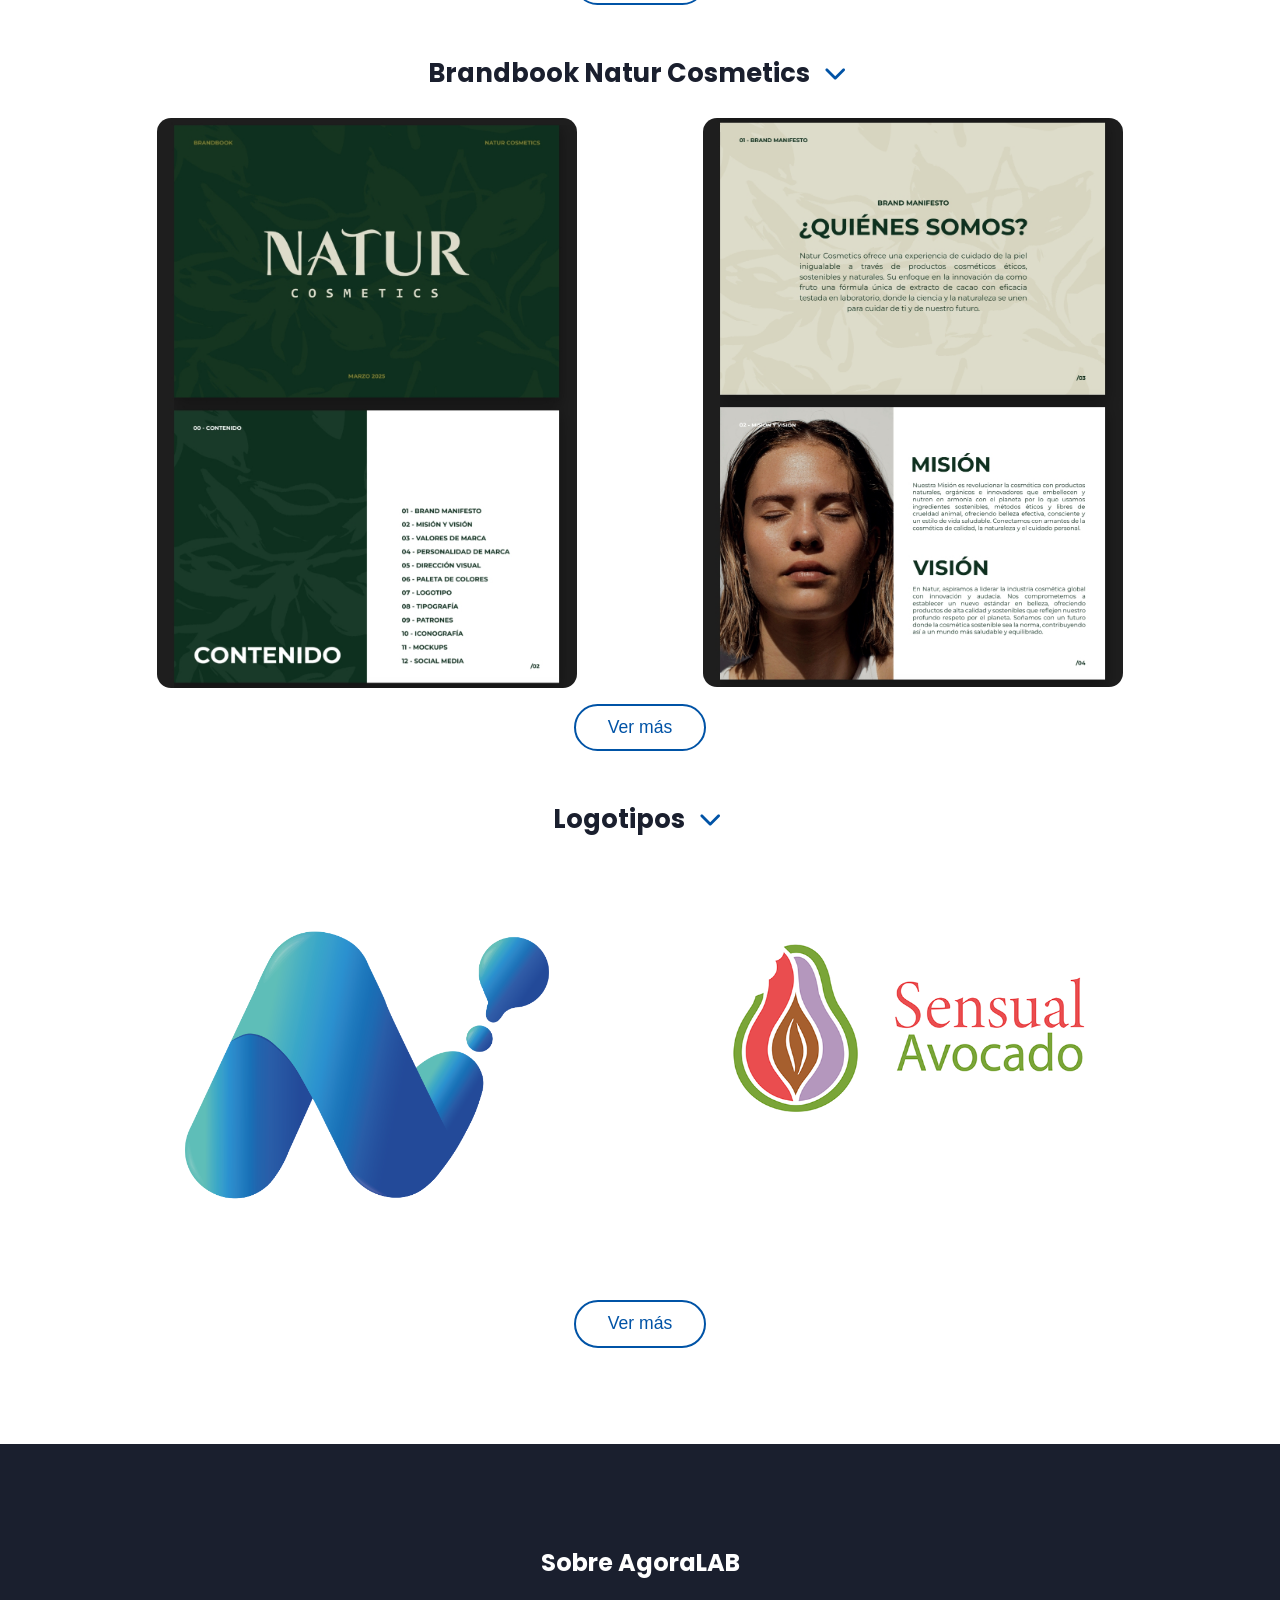
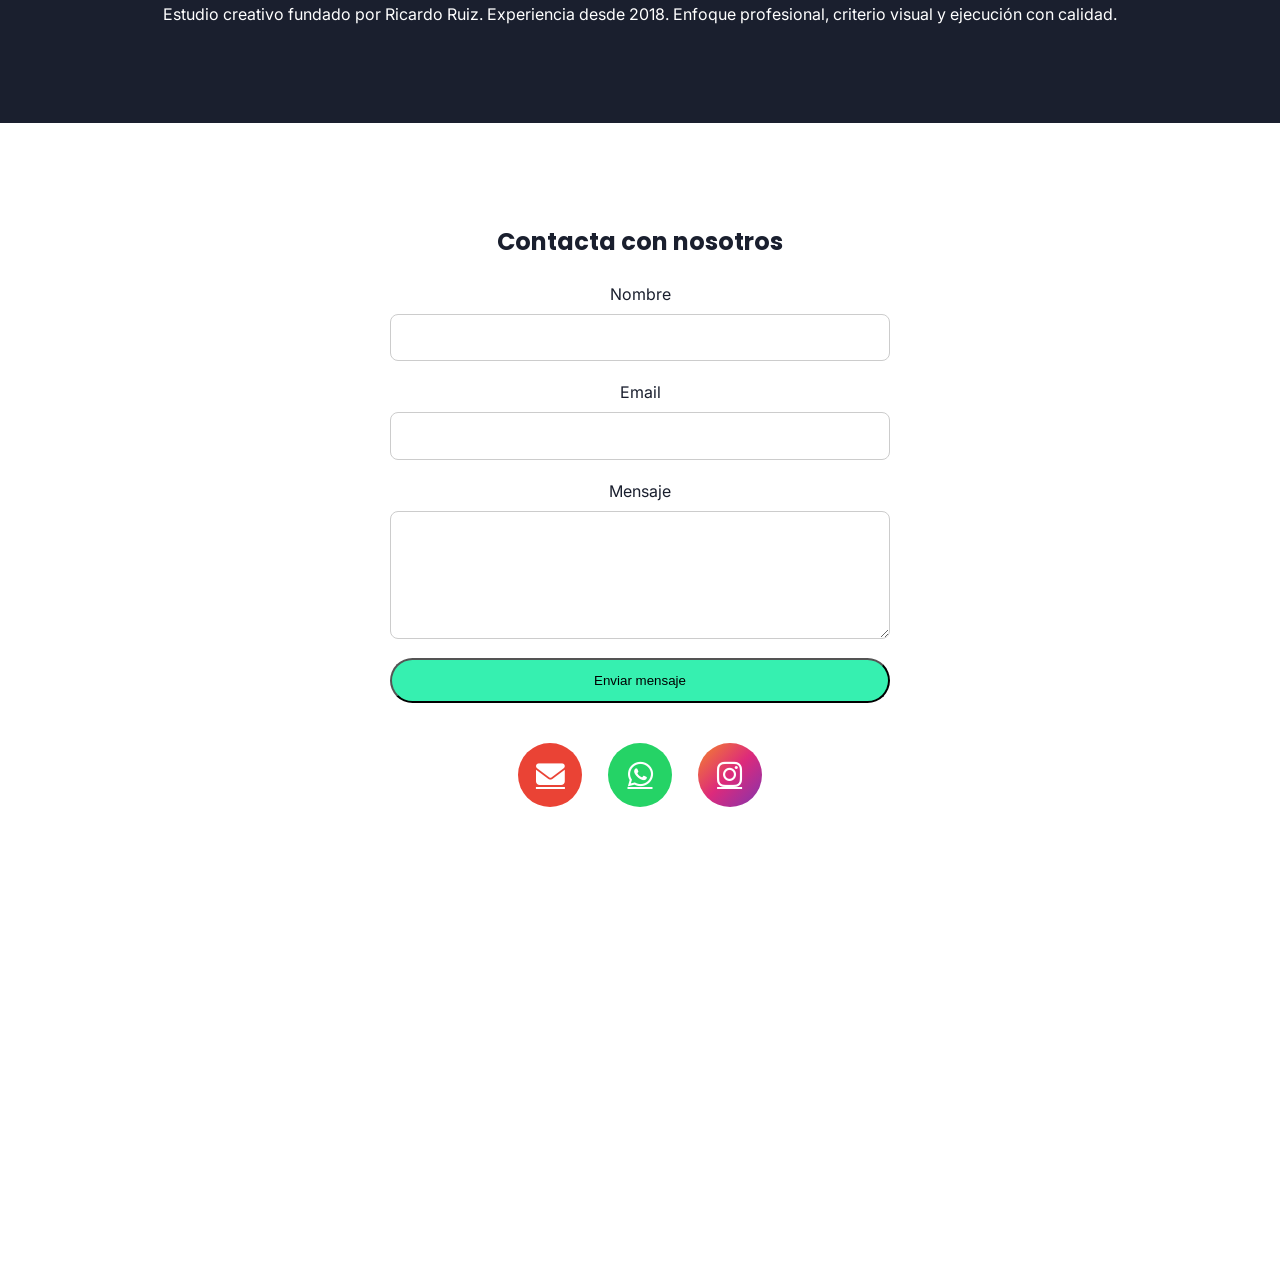
==== commit 3c292359: "v5" ====
--- a/index.html
+++ b/index.html
@@ -62,18 +62,27 @@
     </nav>
     <!-- Hero / cabecera de la página -->
     <section class="hero">
-      <div class="hero-content animate">
+      <!-- Video de fondo: ocupa toda la sección -->
+      <!-- El video de fondo se carga desde la ruta relativa raíz. Usamos hero.mp4 directamente porque no existe la carpeta images en el contenedor. -->
+      <video class="hero-video" src="hero.mp4" autoplay loop muted playsinline preload="auto"></video>
+      <!-- Capa para oscurecer el video a medida que se hace scroll -->
+      <div class="hero-overlay"></div>
+      <div class="hero-content">
+        <!-- Logotipo siempre visible -->
         <img src="images/logos/agora.png" alt="AgoraLAB" class="hero-logo">
-        <h1>Diseño profesional, Estrategia e Identidad</h1>
-        <h2>Diseños que transmiten más que palabras</h2>
-        <p class="claim">Construimos identidades visuales coherentes y reconocibles. Si quieres que tu marca se destaque, estás en el lugar correcto.</p>
-        <div class="hero-actions">
-          <!-- Botón para ver el portfolio -->
-          <a href="#proyectos" class="btn primary">Ver trabajos</a>
-          <!-- Botón para ver la lista de paquetes -->
-          <a href="#paquetes" class="btn tertiary">Ver paquetes</a>
-          <!-- Botón de contacto -->
-          <a href="#contacto" class="btn secondary">Contacto</a>
+        <!-- Texto y botones, que aparecerán de forma gradual al hacer scroll -->
+        <div class="hero-text">
+          <h1>Diseño profesional, Estrategia e Identidad</h1>
+          <h2>Diseños que transmiten más que palabras</h2>
+          <p class="claim">Construimos identidades visuales coherentes y reconocibles. Si quieres que tu marca se destaque, estás en el lugar correcto.</p>
+          <div class="hero-actions">
+            <!-- Botón para ver el portfolio -->
+            <a href="#proyectos" class="btn primary">Ver trabajos</a>
+            <!-- Botón para ver la lista de paquetes -->
+            <a href="#paquetes" class="btn tertiary">Ver paquetes</a>
+            <!-- Botón de contacto -->
+            <a href="#contacto" class="btn secondary">Contacto</a>
+          </div>
         </div>
       </div>
     </section>
@@ -106,7 +115,8 @@
         </div>
       </div>
       <div class="cta-row">
-        <a href="#paquetes" class="btn primary">Ver paquetes</a>
+        <!-- Botón para contacto directo por WhatsApp -->
+        <a href="https://wa.me/34672296226" class="btn primary" target="_blank" rel="noopener">Háblanos</a>
       </div>
     </section>
 
@@ -333,7 +343,17 @@
     <section class="works animate" id="proyectos">
       <h2 class="centered-title">Algunos de nuestros proyectos</h2>
       <div class="project animate">
-        <h3>Carta restaurante</h3>
+        <!-- Encabezado del proyecto con título centrado y flecha para mostrar descripción -->
+        <div class="project-header">
+          <h3>Carta restaurante</h3>
+          <button class="project-toggle" aria-expanded="false">
+            <i class="fa-solid fa-chevron-down"></i>
+          </button>
+        </div>
+        <!-- Descripción oculta del proyecto -->
+        <div class="project-description">
+          <p>El cliente necesitaba una carta atractiva y coherente para su restaurante. Analizamos su identidad y diseñamos un menú elegante que combina tipografías modernas y colores gastronómicos. Se trabajó con herramientas como Adobe InDesign y Photoshop para maquetar y crear ilustraciones que transmiten la esencia del restaurante y facilitan la lectura de los platos.</p>
+        </div>
         <div class="gallery collapsible" data-limit="2">
           <img src="images/carta-restaurante/carta1.png" alt="Carta restaurante imagen 1">
           <img src="images/carta-restaurante/carta2.png" alt="Carta restaurante imagen 2">
@@ -348,7 +368,17 @@
         <button class="toggle-btn">Ver más</button>
       </div>
       <div class="project animate">
-        <h3>Brandbook Natur Cosmetics</h3>
+        <!-- Encabezado del proyecto con título centrado y flecha para mostrar descripción -->
+        <div class="project-header">
+          <h3>Brandbook Natur Cosmetics</h3>
+          <button class="project-toggle" aria-expanded="false">
+            <i class="fa-solid fa-chevron-down"></i>
+          </button>
+        </div>
+        <!-- Descripción oculta del proyecto -->
+        <div class="project-description">
+          <p>La marca Natur Cosmetics necesitaba consolidar su identidad y contar con una guía visual que asegurara coherencia en todas sus piezas. Creamos un brandbook con paleta de colores naturales, tipografías orgánicas, iconografía y aplicaciones de marca. Utilizamos Adobe Illustrator y Figma para diseñar cada componente, ayudando a la empresa a transmitir sus valores y mantener consistencia en la comunicación.</p>
+        </div>
         <div class="gallery collapsible vertical" data-limit="2">
           <img src="images/natur-cosmetics/natur1portada.png" alt="Natur Cosmetics portada 1">
           <img src="images/natur-cosmetics/natur2portada2.png" alt="Natur Cosmetics portada 2">
@@ -375,7 +405,17 @@
         <button class="toggle-btn">Ver más</button>
       </div>
       <div class="project animate">
-        <h3>Logotipos</h3>
+        <!-- Encabezado del proyecto con título centrado y flecha para mostrar descripción -->
+        <div class="project-header">
+          <h3>Logotipos</h3>
+          <button class="project-toggle" aria-expanded="false">
+            <i class="fa-solid fa-chevron-down"></i>
+          </button>
+        </div>
+        <!-- Descripción oculta del proyecto -->
+        <div class="project-description">
+          <p>Diversas marcas nos confiaron el diseño de sus logotipos. Analizamos sus valores y públicos objetivo para crear símbolos y tipografías que les representaran. Empleamos Illustrator y otras herramientas de bocetado digital para desarrollar propuestas personalizadas, cuidando la legibilidad y la versatilidad en distintos formatos.</p>
+        </div>
         <div class="gallery collapsible" data-limit="2">
           <img src="images/logos/agora.png" alt="Logo AgoraLAB">
           <img src="images/logos/sensualavocado.png" alt="Logo Sensual Avocado">
--- a/styles.css
+++ b/styles.css
@@ -93,11 +93,18 @@
     width: 200px;
     max-height: 0;
     overflow: hidden;
-    box-shadow: 0 4px 8px rgba(0,0,0,0.1);
+    /* Remove shadow when collapsed; otherwise a small strip appears below the logo */
+    box-shadow: none;
+    /* Remove padding so a collapsed menu doesn't create a visible band */
+    padding: 0;
     transition: max-height 0.3s ease;
   }
   .nav-menu.open {
     max-height: 400px;
+    /* Apply shadow only when expanded */
+    box-shadow: 0 4px 8px rgba(0,0,0,0.1);
+    /* Restore vertical padding when the menu is visible */
+    padding: 0.6rem 0;
   }
   .nav-toggle {
     display: block;
@@ -106,36 +113,90 @@
 
 /* HERO */
 
+/* HERO
+ * La sección hero ocupa toda la altura de la ventana y contiene un video de fondo,
+ * un overlay para oscurecer el video y un contenido con logo y textos.
+ */
 .hero {
+  position: relative;
   min-height: 100vh;
-  background: linear-gradient(#1F1C2C, #278BE6);
-  display: flex;
-  align-items: center;
-  justify-content: center;
+  width: 100%;
   color: var(--white);
   text-align: center;
+  display: flex;
+  align-items: center;
+  justify-content: center;
+  overflow: hidden;
+  background: linear-gradient(#1F1C2C, #278BE6);
+  z-index: 0;
+}
+
+.hero-video {
+  position: absolute;
+  top: 0;
+  left: 0;
+  width: 100%;
+  height: 100%;
+  object-fit: cover;
+  z-index: 0;
+}
+
+.hero-overlay {
+  position: absolute;
+  top: 0;
+  left: 0;
+  width: 100%;
+  height: 100%;
+  background: var(--dark);
+  opacity: 0;
+  z-index: 1;
+  pointer-events: none;
+}
+
+.hero-content {
   position: relative;
-}
-
-.hero-content {
-  display: flex;
-  flex-direction: column;
-  align-items: center;
-  gap: 1.6rem;
-  max-width: 760px;
-  padding: 0 1.5rem;
-}
-
+  z-index: 2;
+}
+
+
+@media (max-width: 768px) {
+  .hero-content {
+    /* En móviles desplaza más el contenido hacia arriba para compensar el espacio */
+    margin-top: -20vh;
+  }
+}
+
+/* Logotipo principal, siempre visible */
 .hero-logo {
   width: 120px;
-}
-
+  height: auto;
+  margin-bottom: 2rem;
+}
+
+/* Contenedor del texto y botones que irán apareciendo */
+.hero-text {
+  display: flex;
+  flex-direction: column;
+  align-items: center;
+  gap: 1.2rem;
+  width: 100%;
+}
+
+/* Inicialmente, cada elemento del texto está oculto y desplazado hacia abajo;
+ * se animará progresivamente con JS al hacer scroll. */
+.hero-text > * {
+  opacity: 0;
+  transform: translateY(60px);
+  transition: opacity 0.4s ease-out, transform 0.4s ease-out;
+}
+
+/* Botonera del hero */
 .hero-actions {
   display: flex;
   gap: 1rem;
-  margin-top: 1.5rem;
   flex-wrap: wrap;
   justify-content: center;
+  margin-top: 1.5rem;
 }
 
 /* BOTONES */
@@ -177,7 +238,13 @@
 
 /* SECCIONES */
 
-section {
+/*
+ * Only apply default padding to sections other than the hero. The hero
+ * section spans the full viewport height and should not have top
+ * padding, otherwise it introduces an unwanted white strip below the
+ * navigation bar.
+ */
+section:not(.hero) {
   padding: 5rem 8vw;
 }
 
@@ -638,3 +705,157 @@
   background: #fff;
   color: var(--blue-dark);
 }
+
+/* ==================================================================== */
+/* Ajustes personalizados adicionales */
+
+/* --- Nav móvil --- */
+@media (max-width: 768px) {
+  .nav-container {
+    position: relative;
+  }
+  .nav-menu {
+    width: 240px;
+    right: 0;
+    top: calc(100% + 8px);
+    /* Ensure no padding when collapsed; padding will be added in .open */
+    padding: 0;
+    border-radius: 0;
+    overflow: hidden;
+  }
+  /* Add padding back when the menu is expanded */
+  .nav-menu.open {
+    padding: 0.6rem 0;
+  }
+  .nav-menu li a {
+    padding: 0.8rem 1rem;
+    width: 100%;
+  }
+  .nav-menu li + li a {
+    border-top: 1px solid #e0e0e0;
+  }
+}
+
+/* --- Sticky navbar ocultar/mostrar --- */
+.navbar.hidden {
+  transform: translateY(-100%);
+  transition: transform 0.3s ease;
+}
+
+/* --- Espaciado entre secciones --- */
+#servicios {
+  padding-bottom: 3rem;
+}
+#paquetes {
+  padding-top: 3rem;
+}
+
+/* --- Botones Ver más --- */
+.toggle-btn {
+  display: block;
+  margin: 1rem auto;
+  font-size: 1.1rem;
+  padding: 0.7rem 2rem;
+  border-radius: 30px;
+  border: 2px solid var(--blue-dark);
+  background: none;
+  color: var(--blue-dark);
+  cursor: pointer;
+  text-align: center;
+}
+
+/* --- Carrusel de paquetes con flechas visibles --- */
+.package-slider {
+  overflow: visible;
+  padding: 0 2.2rem;
+  position: relative;
+}
+.package-slider .packages {
+  display: flex;
+  transition: transform 0.5s ease;
+}
+.package-slider .package-card {
+  flex: 0 0 85%;
+  margin-right: 5%;
+}
+.package-slider .packages-arrow {
+  width: 44px;
+  height: 44px;
+  border-radius: 50%;
+  background: var(--turquoise);
+  color: var(--blue-dark);
+  font-size: 1.5rem;
+  display: flex;
+  align-items: center;
+  justify-content: center;
+  box-shadow: 0 2px 8px rgba(0,0,0,0.2);
+  z-index: 2;
+}
+.package-slider .packages-arrow:hover {
+  background: var(--blue-dark);
+  color: #fff;
+}
+.package-slider .packages-arrow.prev {
+  left: -22px;
+}
+.package-slider .packages-arrow.next {
+  right: -22px;
+}
+@media (min-width: 768px) {
+  .package-slider .packages {
+    display: grid;
+    grid-template-columns: repeat(auto-fit, minmax(280px, 1fr));
+    gap: 1.5rem;
+    transform: none !important;
+  }
+  .package-slider .package-card {
+    flex: 1 1 calc(33.333% - 1rem);
+    margin-right: 0;
+  }
+  .package-slider .packages-arrow {
+    display: none;
+  }
+}
+
+/* --- Encabezados y descripción de proyectos --- */
+.project-header {
+  display: flex;
+  justify-content: center;
+  align-items: center;
+  gap: 0.5rem;
+  margin-bottom: 0.5rem;
+}
+.project-header h3 {
+  margin: 0;
+  font-size: 1.6rem;
+  text-align: center;
+}
+.project-toggle {
+  background: none;
+  border: none;
+  color: var(--blue-dark);
+  font-size: 1.4rem;
+  cursor: pointer;
+  transition: transform 0.3s ease;
+}
+.project.show-details .project-toggle {
+  transform: rotate(180deg);
+}
+.project-description {
+  max-height: 0;
+  overflow: hidden;
+  transition: max-height 0.4s ease;
+  margin-bottom: 1rem;
+  color: #555;
+}
+.project.show-details .project-description {
+  max-height: 400px;
+}
+.project-description p {
+  margin: 0 0 0.5rem 0;
+}
+
+/* Ajuste de margen superior en proyectos */
+.project {
+  margin-top: 3rem;
+}
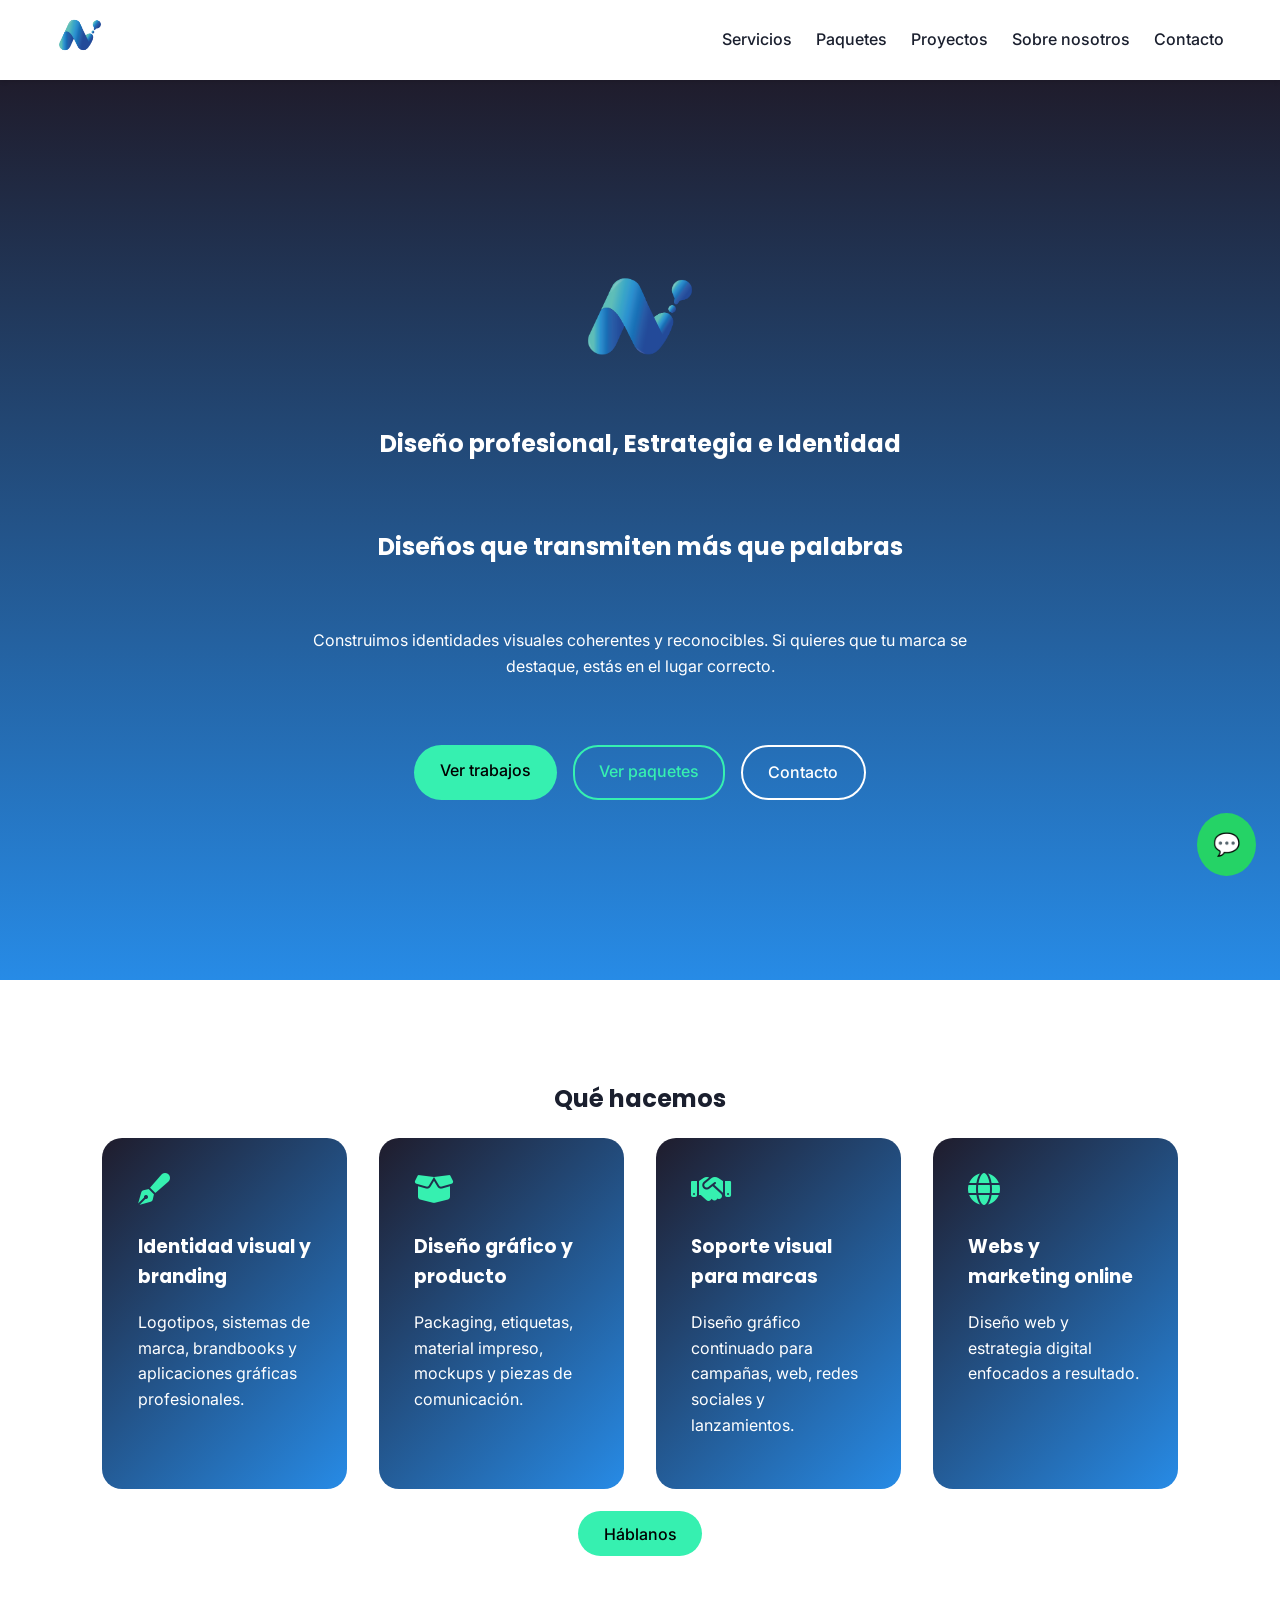
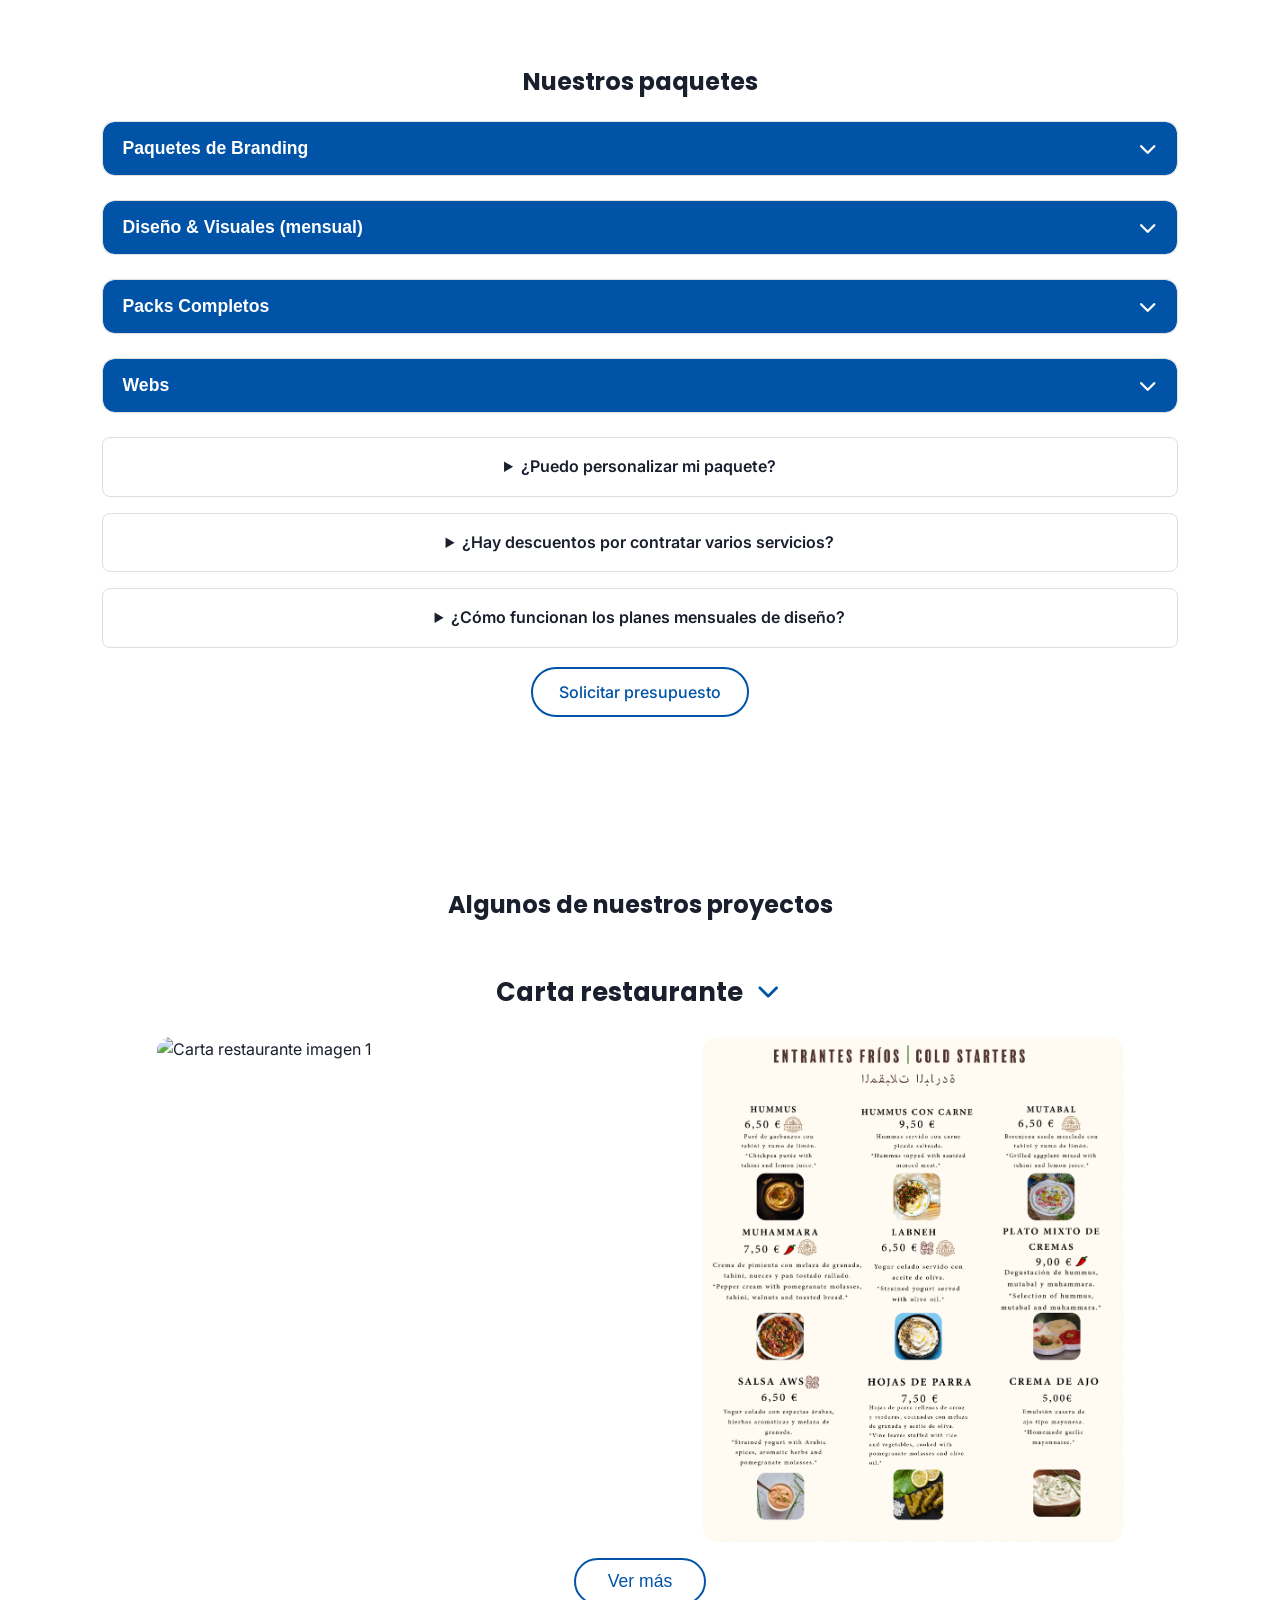
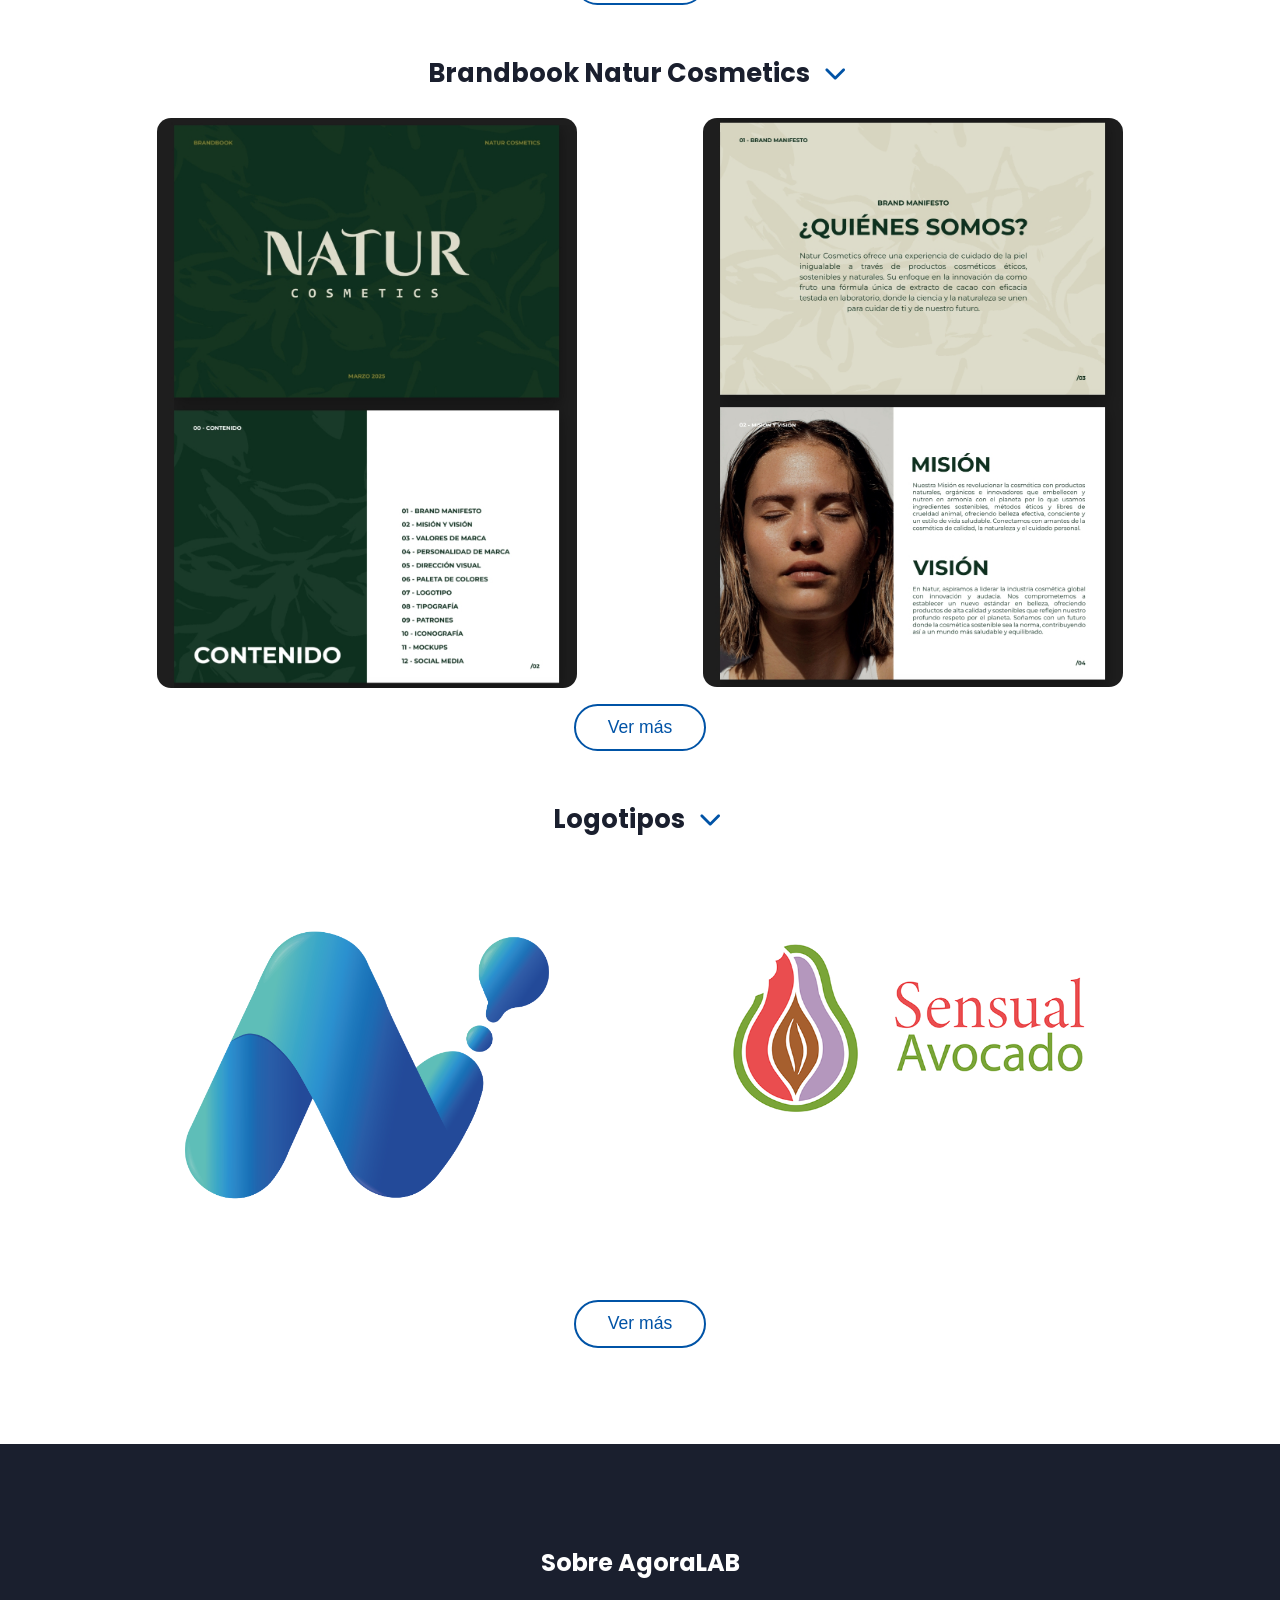
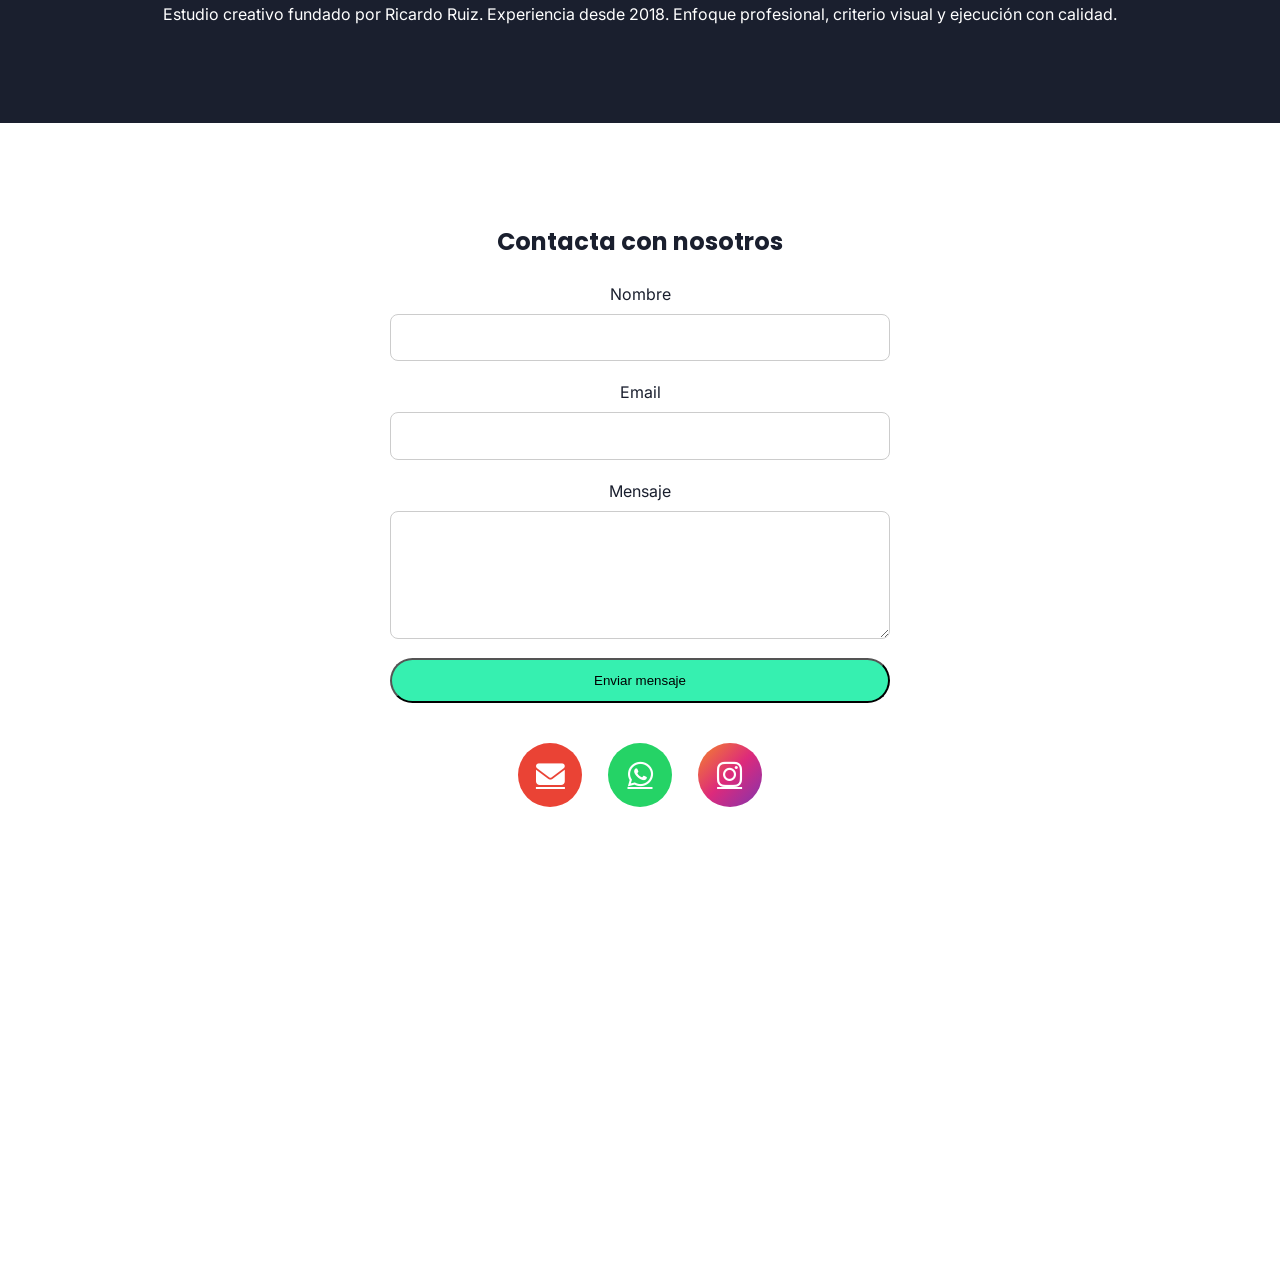
==== commit eda5e594: "v6" ====
--- a/index.html
+++ b/index.html
@@ -62,27 +62,18 @@
     </nav>
     <!-- Hero / cabecera de la página -->
     <section class="hero">
-      <!-- Video de fondo: ocupa toda la sección -->
-      <!-- El video de fondo se carga desde la ruta relativa raíz. Usamos hero.mp4 directamente porque no existe la carpeta images en el contenedor. -->
-      <video class="hero-video" src="hero.mp4" autoplay loop muted playsinline preload="auto"></video>
-      <!-- Capa para oscurecer el video a medida que se hace scroll -->
-      <div class="hero-overlay"></div>
-      <div class="hero-content">
-        <!-- Logotipo siempre visible -->
+      <div class="hero-content animate">
         <img src="images/logos/agora.png" alt="AgoraLAB" class="hero-logo">
-        <!-- Texto y botones, que aparecerán de forma gradual al hacer scroll -->
-        <div class="hero-text">
-          <h1>Diseño profesional, Estrategia e Identidad</h1>
-          <h2>Diseños que transmiten más que palabras</h2>
-          <p class="claim">Construimos identidades visuales coherentes y reconocibles. Si quieres que tu marca se destaque, estás en el lugar correcto.</p>
-          <div class="hero-actions">
-            <!-- Botón para ver el portfolio -->
-            <a href="#proyectos" class="btn primary">Ver trabajos</a>
-            <!-- Botón para ver la lista de paquetes -->
-            <a href="#paquetes" class="btn tertiary">Ver paquetes</a>
-            <!-- Botón de contacto -->
-            <a href="#contacto" class="btn secondary">Contacto</a>
-          </div>
+        <h1>Diseño profesional, Estrategia e Identidad</h1>
+        <h2>Diseños que transmiten más que palabras</h2>
+        <p class="claim">Construimos identidades visuales coherentes y reconocibles. Si quieres que tu marca se destaque, estás en el lugar correcto.</p>
+        <div class="hero-actions">
+          <!-- Botón para ver el portfolio -->
+          <a href="#proyectos" class="btn primary">Ver trabajos</a>
+          <!-- Botón para ver la lista de paquetes -->
+          <a href="#paquetes" class="btn tertiary">Ver paquetes</a>
+          <!-- Botón de contacto -->
+          <a href="#contacto" class="btn secondary">Contacto</a>
         </div>
       </div>
     </section>
--- a/styles.css
+++ b/styles.css
@@ -113,90 +113,36 @@
 
 /* HERO */
 
-/* HERO
- * La sección hero ocupa toda la altura de la ventana y contiene un video de fondo,
- * un overlay para oscurecer el video y un contenido con logo y textos.
- */
 .hero {
-  position: relative;
   min-height: 100vh;
-  width: 100%;
+  background: linear-gradient(#1F1C2C, #278BE6);
+  display: flex;
+  align-items: center;
+  justify-content: center;
   color: var(--white);
   text-align: center;
-  display: flex;
-  align-items: center;
-  justify-content: center;
-  overflow: hidden;
-  background: linear-gradient(#1F1C2C, #278BE6);
-  z-index: 0;
-}
-
-.hero-video {
-  position: absolute;
-  top: 0;
-  left: 0;
-  width: 100%;
-  height: 100%;
-  object-fit: cover;
-  z-index: 0;
-}
-
-.hero-overlay {
-  position: absolute;
-  top: 0;
-  left: 0;
-  width: 100%;
-  height: 100%;
-  background: var(--dark);
-  opacity: 0;
-  z-index: 1;
-  pointer-events: none;
+  position: relative;
 }
 
 .hero-content {
-  position: relative;
-  z-index: 2;
-}
-
-
-@media (max-width: 768px) {
-  .hero-content {
-    /* En móviles desplaza más el contenido hacia arriba para compensar el espacio */
-    margin-top: -20vh;
-  }
-}
-
-/* Logotipo principal, siempre visible */
+  display: flex;
+  flex-direction: column;
+  align-items: center;
+  gap: 1.6rem;
+  max-width: 760px;
+  padding: 0 1.5rem;
+}
+
 .hero-logo {
   width: 120px;
-  height: auto;
-  margin-bottom: 2rem;
-}
-
-/* Contenedor del texto y botones que irán apareciendo */
-.hero-text {
-  display: flex;
-  flex-direction: column;
-  align-items: center;
-  gap: 1.2rem;
-  width: 100%;
-}
-
-/* Inicialmente, cada elemento del texto está oculto y desplazado hacia abajo;
- * se animará progresivamente con JS al hacer scroll. */
-.hero-text > * {
-  opacity: 0;
-  transform: translateY(60px);
-  transition: opacity 0.4s ease-out, transform 0.4s ease-out;
-}
-
-/* Botonera del hero */
+}
+
 .hero-actions {
   display: flex;
   gap: 1rem;
+  margin-top: 1.5rem;
   flex-wrap: wrap;
   justify-content: center;
-  margin-top: 1.5rem;
 }
 
 /* BOTONES */
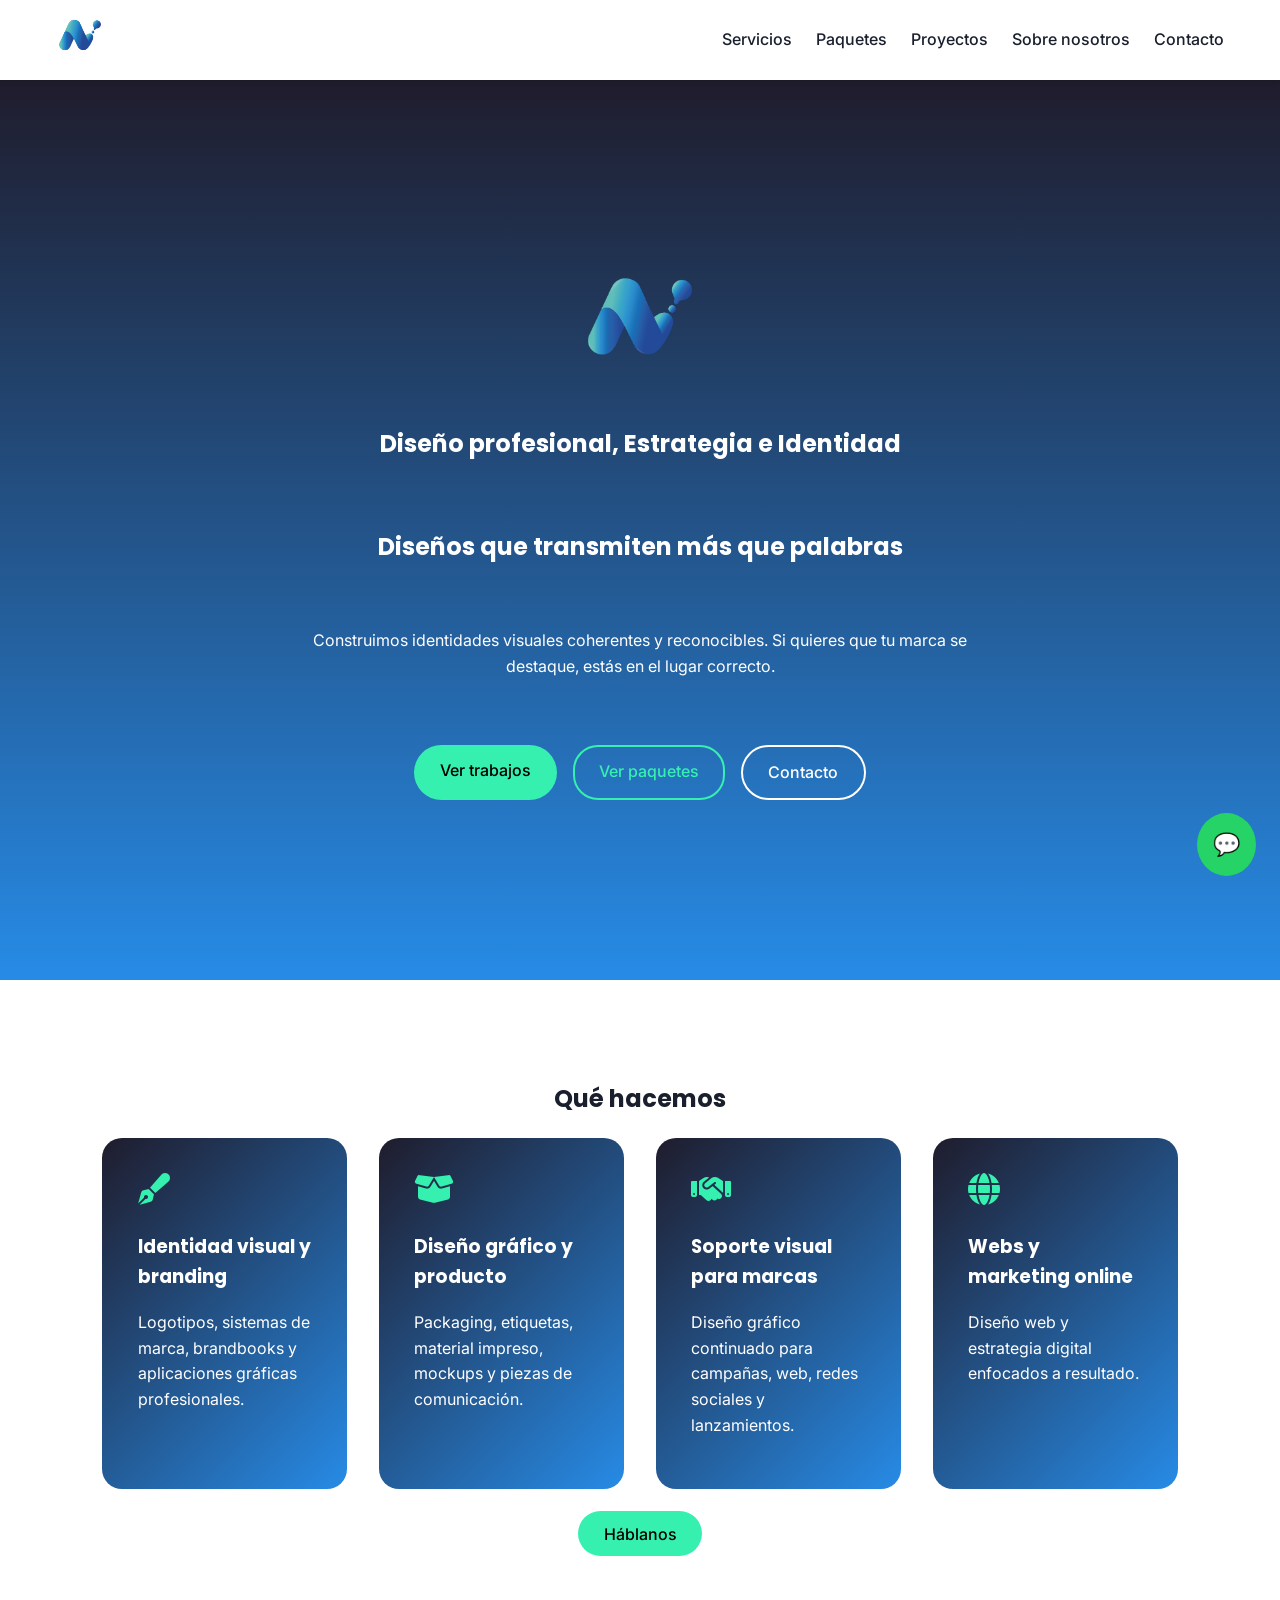
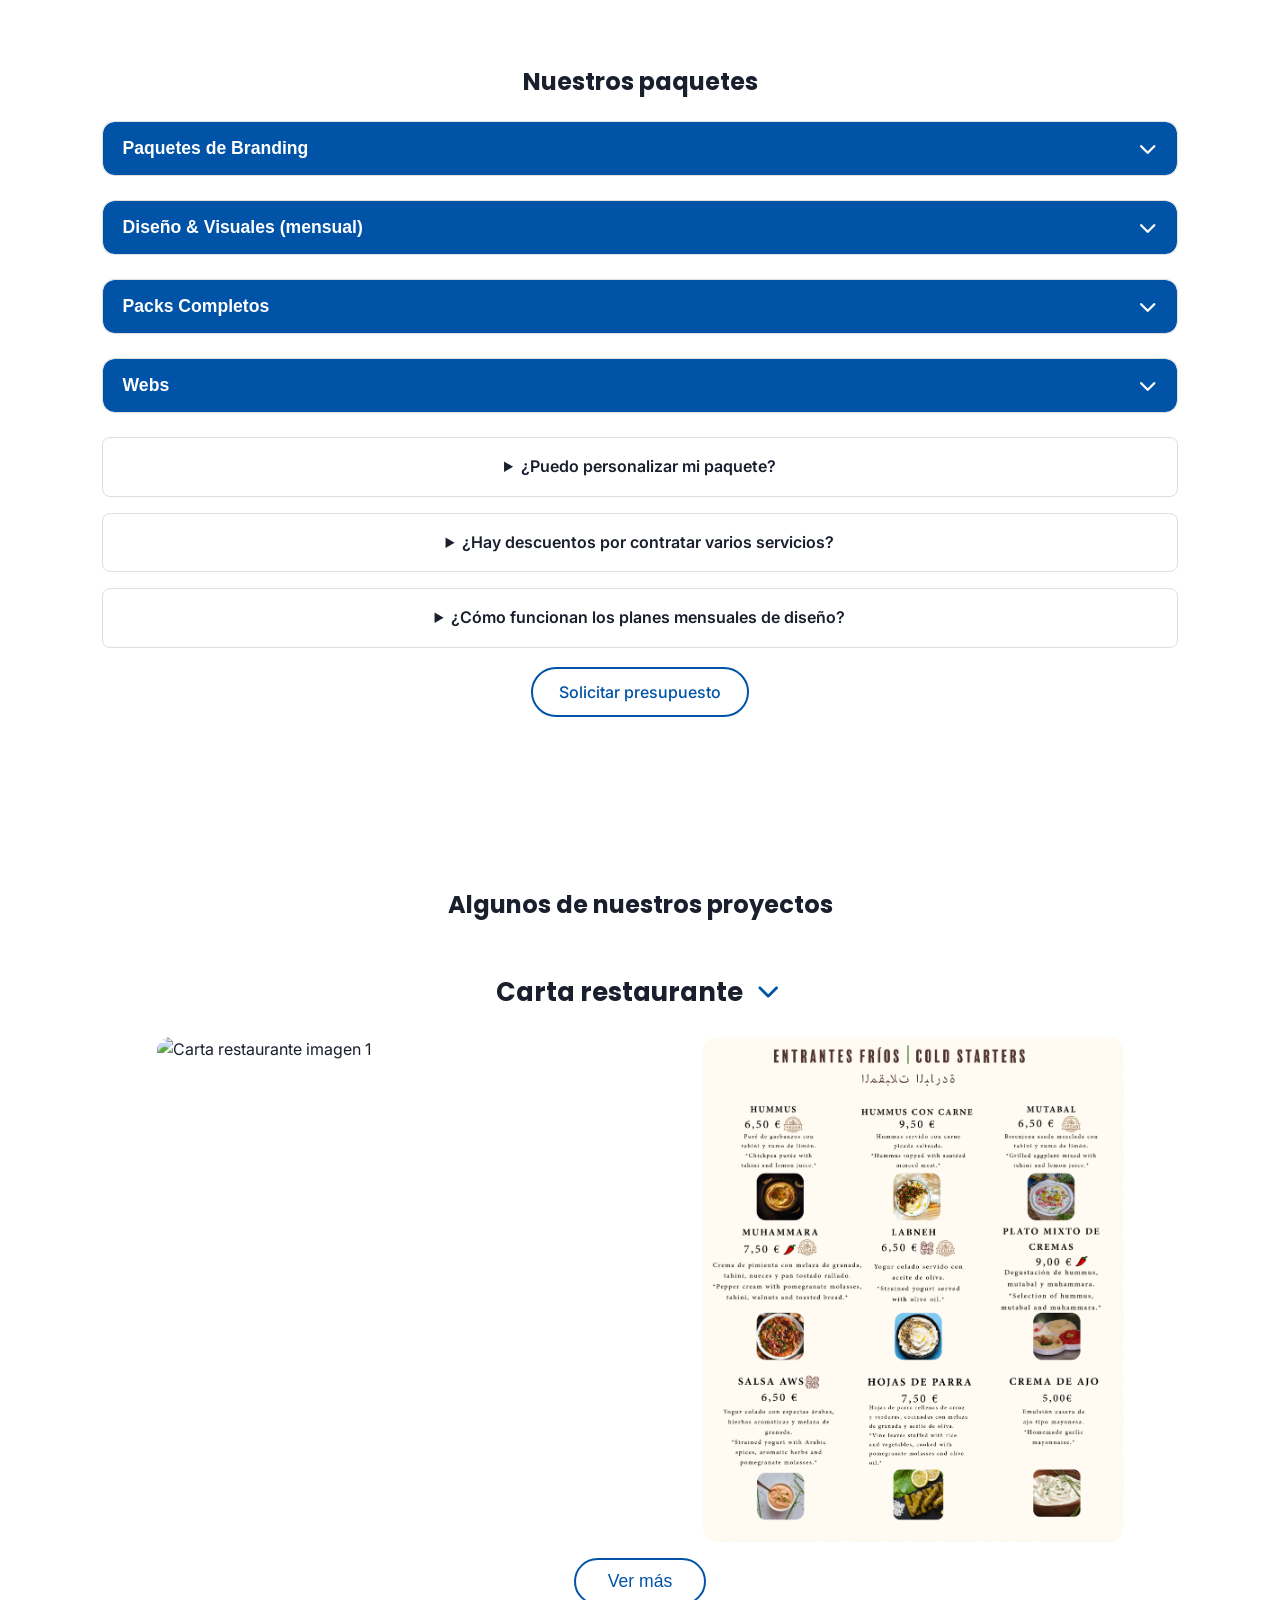
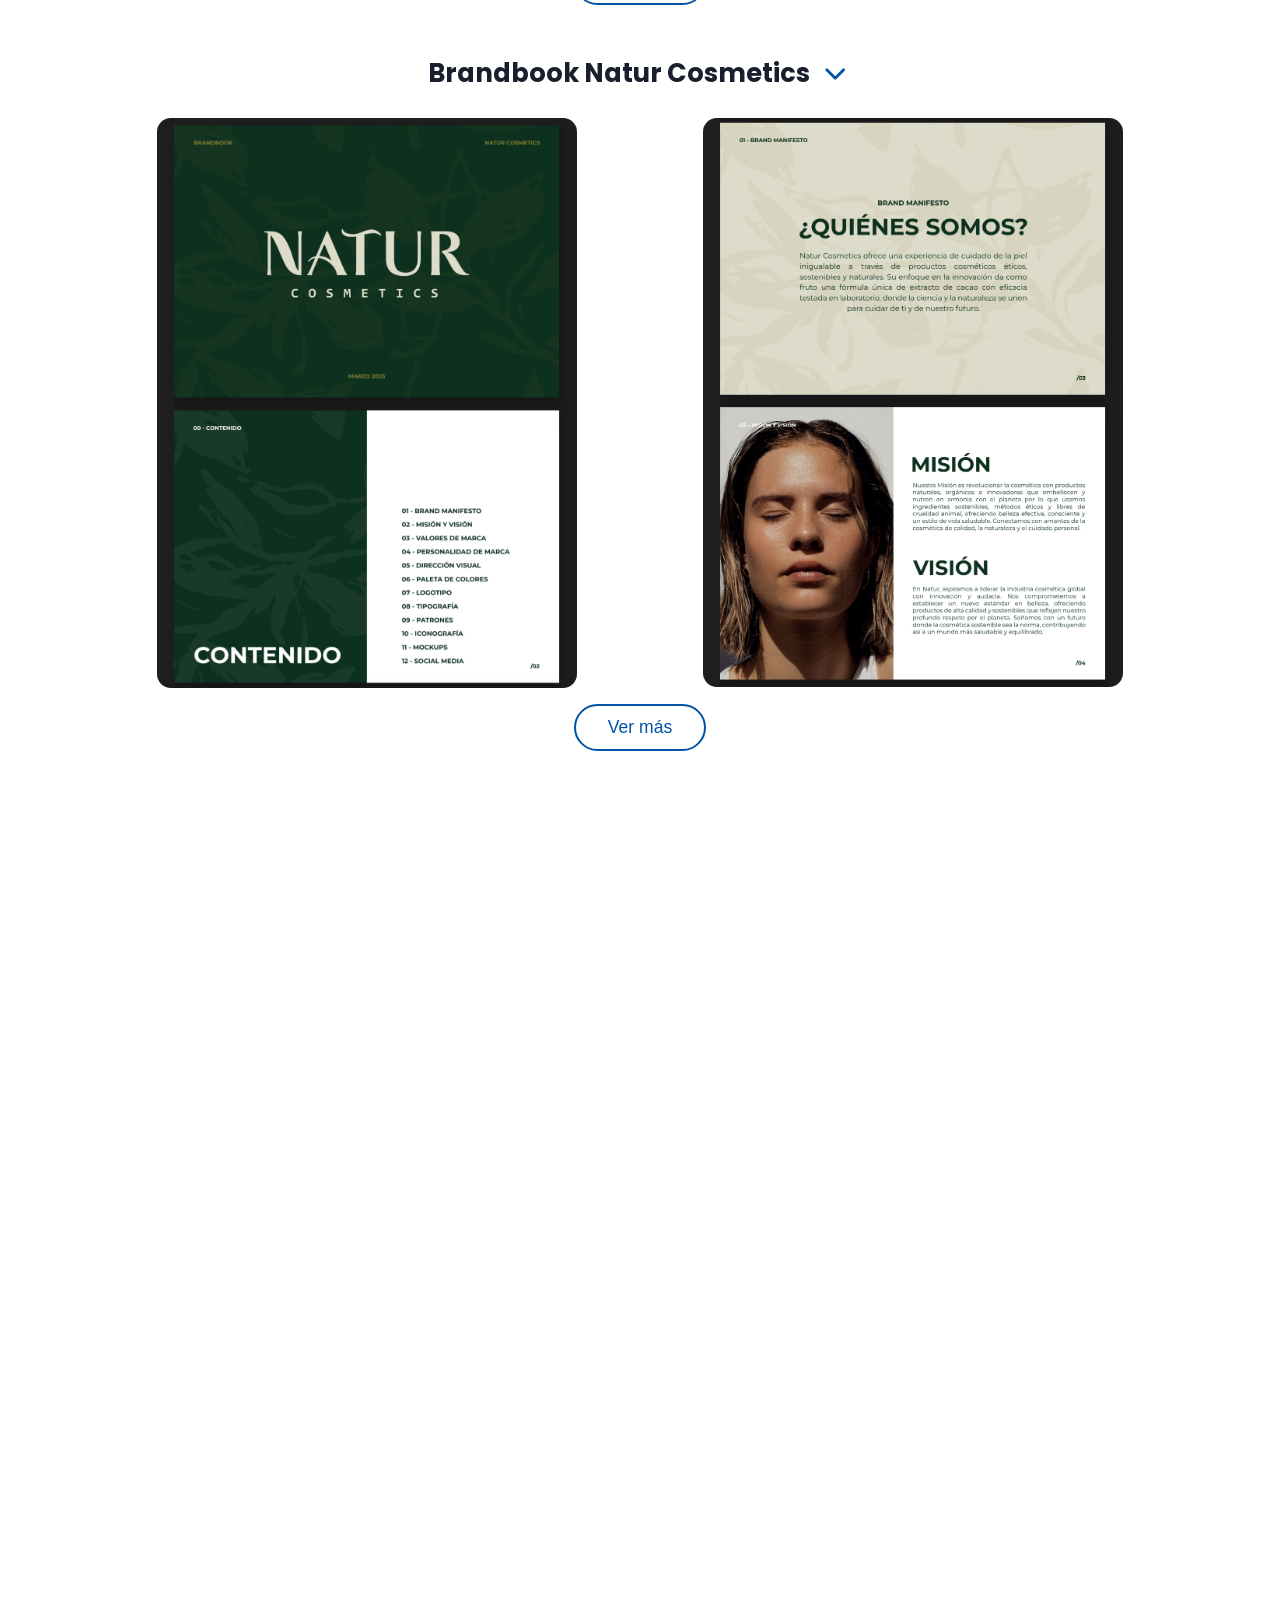
==== commit f453a71e: "v7" ====
--- a/index.html
+++ b/index.html
@@ -408,10 +408,10 @@
           <p>Diversas marcas nos confiaron el diseño de sus logotipos. Analizamos sus valores y públicos objetivo para crear símbolos y tipografías que les representaran. Empleamos Illustrator y otras herramientas de bocetado digital para desarrollar propuestas personalizadas, cuidando la legibilidad y la versatilidad en distintos formatos.</p>
         </div>
         <div class="gallery collapsible" data-limit="2">
+          <img src="images/logos/sensualavocado.png" alt="Logo Sensual Avocado">
+          <img src="images/logos/AgoraClans.png" alt="Logo AgoraClans">
+          <img src="images/logos/solo.png" alt="Logo Solo">
           <img src="images/logos/agora.png" alt="Logo AgoraLAB">
-          <img src="images/logos/sensualavocado.png" alt="Logo Sensual Avocado">
-          <img src="images/logos/solo.png" alt="Logo Solo">
-          <img src="images/logos/AgoraClans.png" alt="Logo AgoraClans">
           <img src="images/logos/divergente.png" alt="Logo Divergente">
           <img src="images/logos/naranja.png" alt="Logo Naranja">
           <img src="images/logos/COLA.png" alt="Logo COLA">
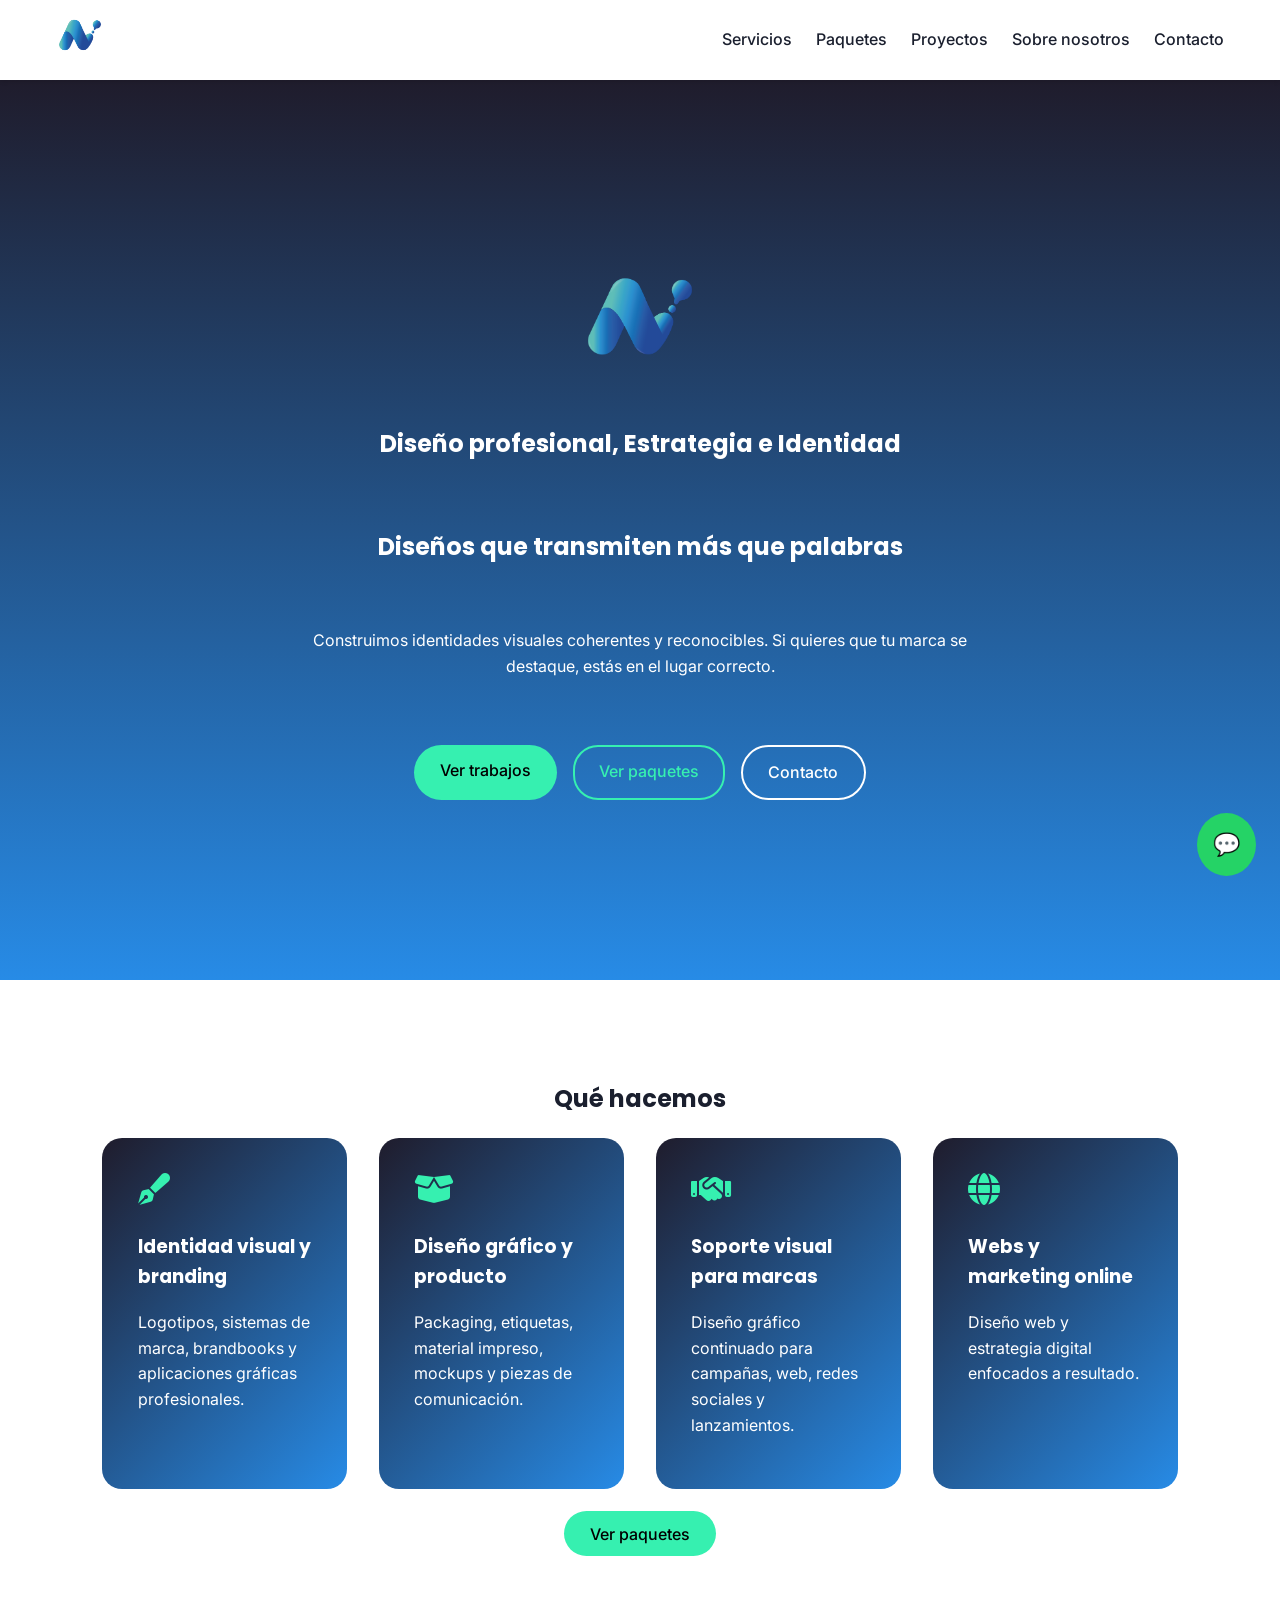
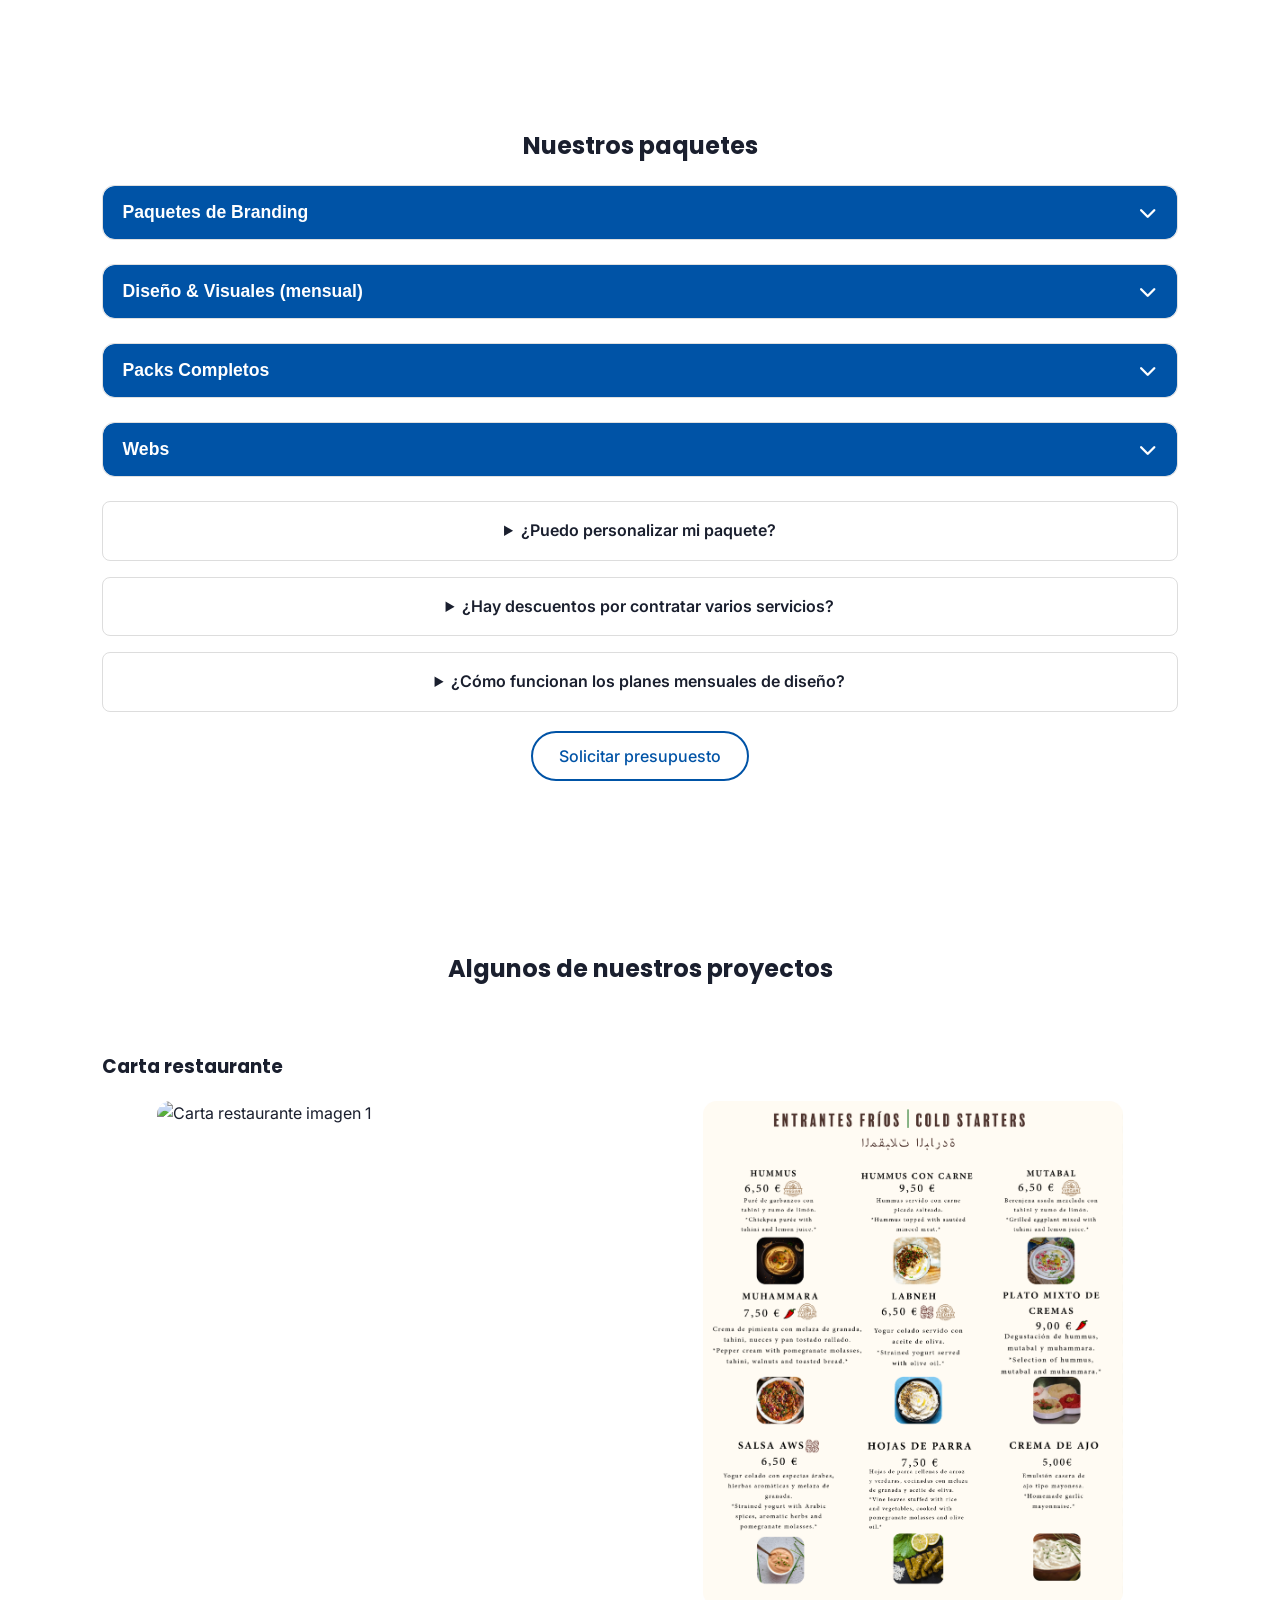
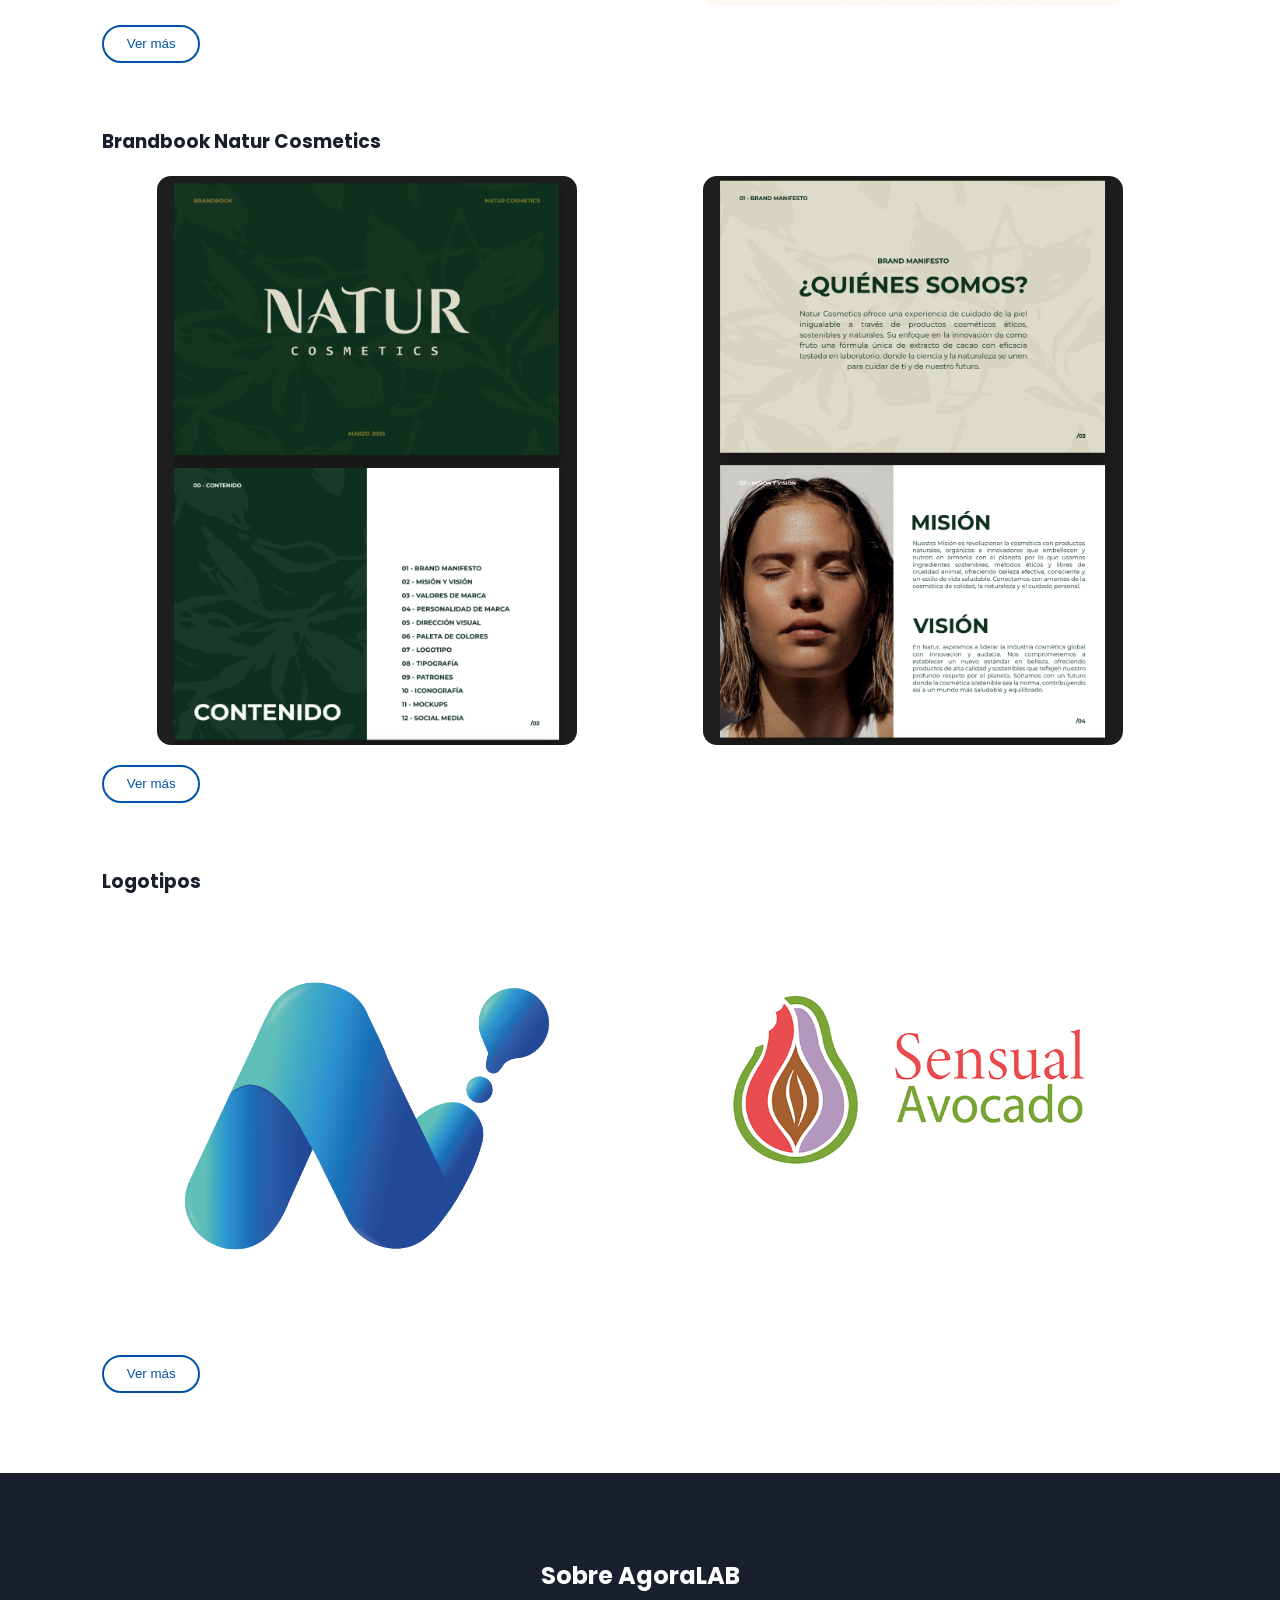
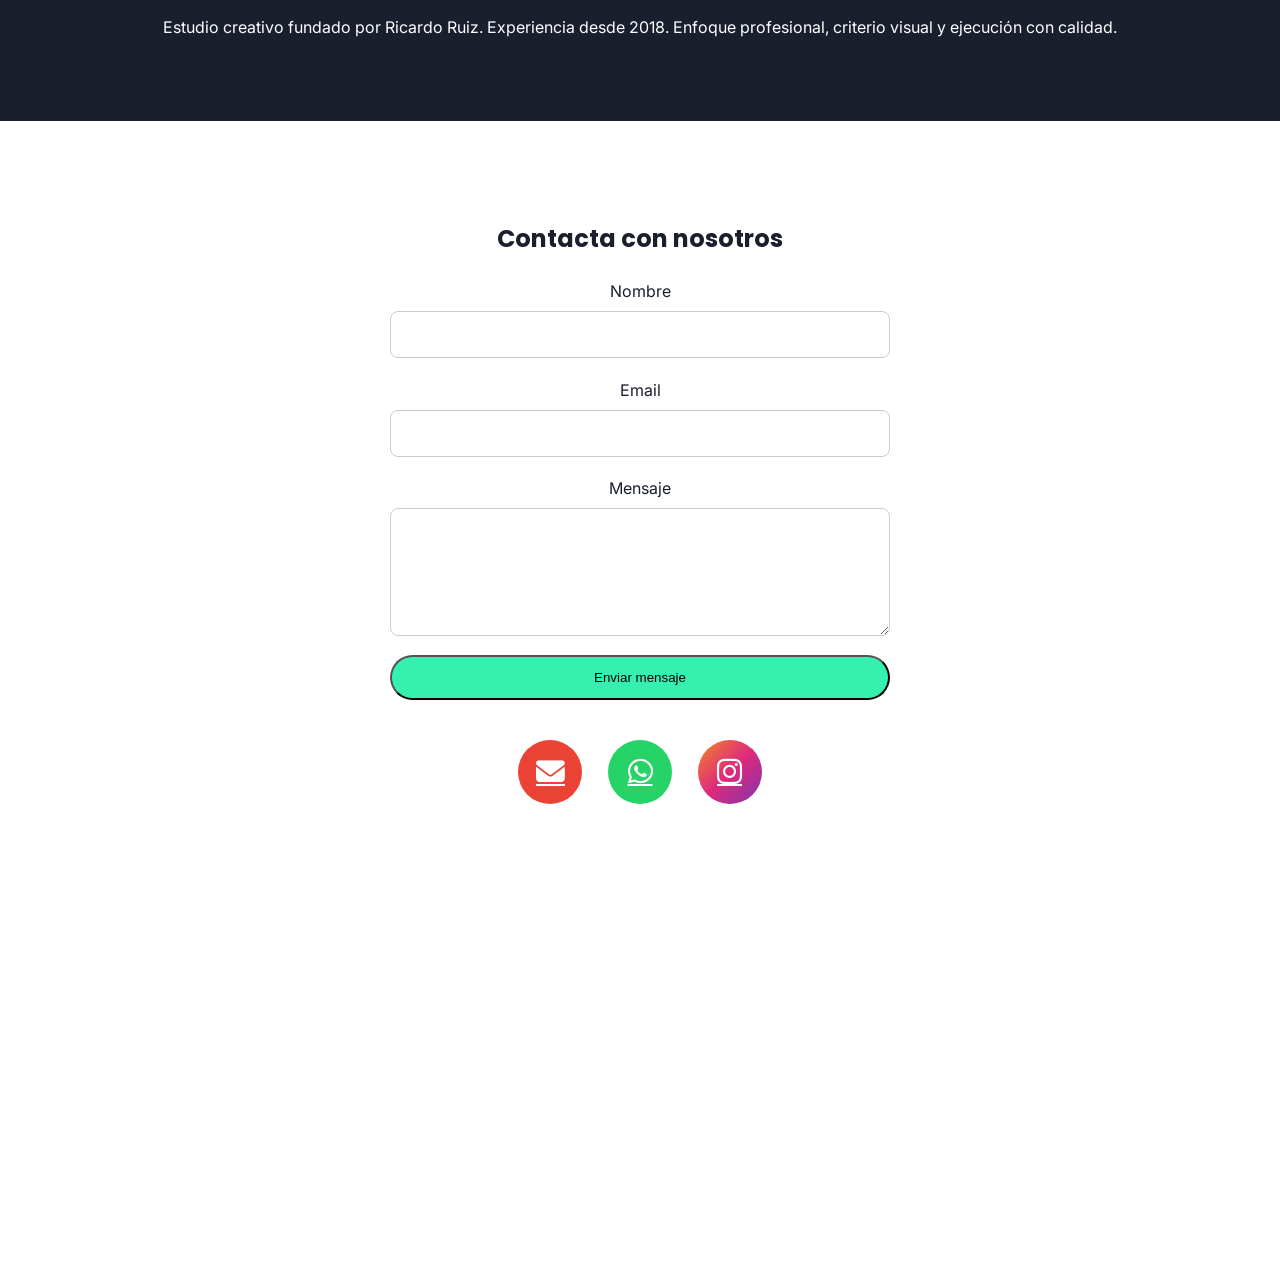
==== commit 92e48539: "v1 volver a inicial" ====
--- a/index.html
+++ b/index.html
@@ -106,8 +106,7 @@
         </div>
       </div>
       <div class="cta-row">
-        <!-- Botón para contacto directo por WhatsApp -->
-        <a href="https://wa.me/34672296226" class="btn primary" target="_blank" rel="noopener">Háblanos</a>
+        <a href="#paquetes" class="btn primary">Ver paquetes</a>
       </div>
     </section>
 
@@ -201,7 +200,7 @@
                 <p class="price">1.600&nbsp;€/mes</p>
                 <ul class="package-features">
                   <li><i class="fa-solid fa-check"></i> 8 creatividades por semana (32/mes)</li>
-                  <li><i class="fa-solid fa-check"></i> Reels ilimitados</li>
+                  <li><i class="fa-solid fa-check"></i> 8 Reels mensuales incluidos</li>
                   <li><i class="fa-solid fa-check"></i> Edición de vídeo premium</li>
                 </ul>
                 <a href="#contacto" class="btn primary">Seleccionar</a>
@@ -334,17 +333,7 @@
     <section class="works animate" id="proyectos">
       <h2 class="centered-title">Algunos de nuestros proyectos</h2>
       <div class="project animate">
-        <!-- Encabezado del proyecto con título centrado y flecha para mostrar descripción -->
-        <div class="project-header">
-          <h3>Carta restaurante</h3>
-          <button class="project-toggle" aria-expanded="false">
-            <i class="fa-solid fa-chevron-down"></i>
-          </button>
-        </div>
-        <!-- Descripción oculta del proyecto -->
-        <div class="project-description">
-          <p>El cliente necesitaba una carta atractiva y coherente para su restaurante. Analizamos su identidad y diseñamos un menú elegante que combina tipografías modernas y colores gastronómicos. Se trabajó con herramientas como Adobe InDesign y Photoshop para maquetar y crear ilustraciones que transmiten la esencia del restaurante y facilitan la lectura de los platos.</p>
-        </div>
+        <h3>Carta restaurante</h3>
         <div class="gallery collapsible" data-limit="2">
           <img src="images/carta-restaurante/carta1.png" alt="Carta restaurante imagen 1">
           <img src="images/carta-restaurante/carta2.png" alt="Carta restaurante imagen 2">
@@ -359,17 +348,7 @@
         <button class="toggle-btn">Ver más</button>
       </div>
       <div class="project animate">
-        <!-- Encabezado del proyecto con título centrado y flecha para mostrar descripción -->
-        <div class="project-header">
-          <h3>Brandbook Natur Cosmetics</h3>
-          <button class="project-toggle" aria-expanded="false">
-            <i class="fa-solid fa-chevron-down"></i>
-          </button>
-        </div>
-        <!-- Descripción oculta del proyecto -->
-        <div class="project-description">
-          <p>La marca Natur Cosmetics necesitaba consolidar su identidad y contar con una guía visual que asegurara coherencia en todas sus piezas. Creamos un brandbook con paleta de colores naturales, tipografías orgánicas, iconografía y aplicaciones de marca. Utilizamos Adobe Illustrator y Figma para diseñar cada componente, ayudando a la empresa a transmitir sus valores y mantener consistencia en la comunicación.</p>
-        </div>
+        <h3>Brandbook Natur Cosmetics</h3>
         <div class="gallery collapsible vertical" data-limit="2">
           <img src="images/natur-cosmetics/natur1portada.png" alt="Natur Cosmetics portada 1">
           <img src="images/natur-cosmetics/natur2portada2.png" alt="Natur Cosmetics portada 2">
@@ -396,22 +375,12 @@
         <button class="toggle-btn">Ver más</button>
       </div>
       <div class="project animate">
-        <!-- Encabezado del proyecto con título centrado y flecha para mostrar descripción -->
-        <div class="project-header">
-          <h3>Logotipos</h3>
-          <button class="project-toggle" aria-expanded="false">
-            <i class="fa-solid fa-chevron-down"></i>
-          </button>
-        </div>
-        <!-- Descripción oculta del proyecto -->
-        <div class="project-description">
-          <p>Diversas marcas nos confiaron el diseño de sus logotipos. Analizamos sus valores y públicos objetivo para crear símbolos y tipografías que les representaran. Empleamos Illustrator y otras herramientas de bocetado digital para desarrollar propuestas personalizadas, cuidando la legibilidad y la versatilidad en distintos formatos.</p>
-        </div>
+        <h3>Logotipos</h3>
         <div class="gallery collapsible" data-limit="2">
+          <img src="images/logos/agora.png" alt="Logo AgoraLAB">
           <img src="images/logos/sensualavocado.png" alt="Logo Sensual Avocado">
+          <img src="images/logos/solo.png" alt="Logo Solo">
           <img src="images/logos/AgoraClans.png" alt="Logo AgoraClans">
-          <img src="images/logos/solo.png" alt="Logo Solo">
-          <img src="images/logos/agora.png" alt="Logo AgoraLAB">
           <img src="images/logos/divergente.png" alt="Logo Divergente">
           <img src="images/logos/naranja.png" alt="Logo Naranja">
           <img src="images/logos/COLA.png" alt="Logo COLA">
--- a/styles.css
+++ b/styles.css
@@ -93,18 +93,11 @@
     width: 200px;
     max-height: 0;
     overflow: hidden;
-    /* Remove shadow when collapsed; otherwise a small strip appears below the logo */
-    box-shadow: none;
-    /* Remove padding so a collapsed menu doesn't create a visible band */
-    padding: 0;
+    box-shadow: 0 4px 8px rgba(0,0,0,0.1);
     transition: max-height 0.3s ease;
   }
   .nav-menu.open {
     max-height: 400px;
-    /* Apply shadow only when expanded */
-    box-shadow: 0 4px 8px rgba(0,0,0,0.1);
-    /* Restore vertical padding when the menu is visible */
-    padding: 0.6rem 0;
   }
   .nav-toggle {
     display: block;
@@ -184,13 +177,7 @@
 
 /* SECCIONES */
 
-/*
- * Only apply default padding to sections other than the hero. The hero
- * section spans the full viewport height and should not have top
- * padding, otherwise it introduces an unwanted white strip below the
- * navigation bar.
- */
-section:not(.hero) {
+section {
   padding: 5rem 8vw;
 }
 
@@ -651,157 +638,3 @@
   background: #fff;
   color: var(--blue-dark);
 }
-
-/* ==================================================================== */
-/* Ajustes personalizados adicionales */
-
-/* --- Nav móvil --- */
-@media (max-width: 768px) {
-  .nav-container {
-    position: relative;
-  }
-  .nav-menu {
-    width: 240px;
-    right: 0;
-    top: calc(100% + 8px);
-    /* Ensure no padding when collapsed; padding will be added in .open */
-    padding: 0;
-    border-radius: 0;
-    overflow: hidden;
-  }
-  /* Add padding back when the menu is expanded */
-  .nav-menu.open {
-    padding: 0.6rem 0;
-  }
-  .nav-menu li a {
-    padding: 0.8rem 1rem;
-    width: 100%;
-  }
-  .nav-menu li + li a {
-    border-top: 1px solid #e0e0e0;
-  }
-}
-
-/* --- Sticky navbar ocultar/mostrar --- */
-.navbar.hidden {
-  transform: translateY(-100%);
-  transition: transform 0.3s ease;
-}
-
-/* --- Espaciado entre secciones --- */
-#servicios {
-  padding-bottom: 3rem;
-}
-#paquetes {
-  padding-top: 3rem;
-}
-
-/* --- Botones Ver más --- */
-.toggle-btn {
-  display: block;
-  margin: 1rem auto;
-  font-size: 1.1rem;
-  padding: 0.7rem 2rem;
-  border-radius: 30px;
-  border: 2px solid var(--blue-dark);
-  background: none;
-  color: var(--blue-dark);
-  cursor: pointer;
-  text-align: center;
-}
-
-/* --- Carrusel de paquetes con flechas visibles --- */
-.package-slider {
-  overflow: visible;
-  padding: 0 2.2rem;
-  position: relative;
-}
-.package-slider .packages {
-  display: flex;
-  transition: transform 0.5s ease;
-}
-.package-slider .package-card {
-  flex: 0 0 85%;
-  margin-right: 5%;
-}
-.package-slider .packages-arrow {
-  width: 44px;
-  height: 44px;
-  border-radius: 50%;
-  background: var(--turquoise);
-  color: var(--blue-dark);
-  font-size: 1.5rem;
-  display: flex;
-  align-items: center;
-  justify-content: center;
-  box-shadow: 0 2px 8px rgba(0,0,0,0.2);
-  z-index: 2;
-}
-.package-slider .packages-arrow:hover {
-  background: var(--blue-dark);
-  color: #fff;
-}
-.package-slider .packages-arrow.prev {
-  left: -22px;
-}
-.package-slider .packages-arrow.next {
-  right: -22px;
-}
-@media (min-width: 768px) {
-  .package-slider .packages {
-    display: grid;
-    grid-template-columns: repeat(auto-fit, minmax(280px, 1fr));
-    gap: 1.5rem;
-    transform: none !important;
-  }
-  .package-slider .package-card {
-    flex: 1 1 calc(33.333% - 1rem);
-    margin-right: 0;
-  }
-  .package-slider .packages-arrow {
-    display: none;
-  }
-}
-
-/* --- Encabezados y descripción de proyectos --- */
-.project-header {
-  display: flex;
-  justify-content: center;
-  align-items: center;
-  gap: 0.5rem;
-  margin-bottom: 0.5rem;
-}
-.project-header h3 {
-  margin: 0;
-  font-size: 1.6rem;
-  text-align: center;
-}
-.project-toggle {
-  background: none;
-  border: none;
-  color: var(--blue-dark);
-  font-size: 1.4rem;
-  cursor: pointer;
-  transition: transform 0.3s ease;
-}
-.project.show-details .project-toggle {
-  transform: rotate(180deg);
-}
-.project-description {
-  max-height: 0;
-  overflow: hidden;
-  transition: max-height 0.4s ease;
-  margin-bottom: 1rem;
-  color: #555;
-}
-.project.show-details .project-description {
-  max-height: 400px;
-}
-.project-description p {
-  margin: 0 0 0.5rem 0;
-}
-
-/* Ajuste de margen superior en proyectos */
-.project {
-  margin-top: 3rem;
-}
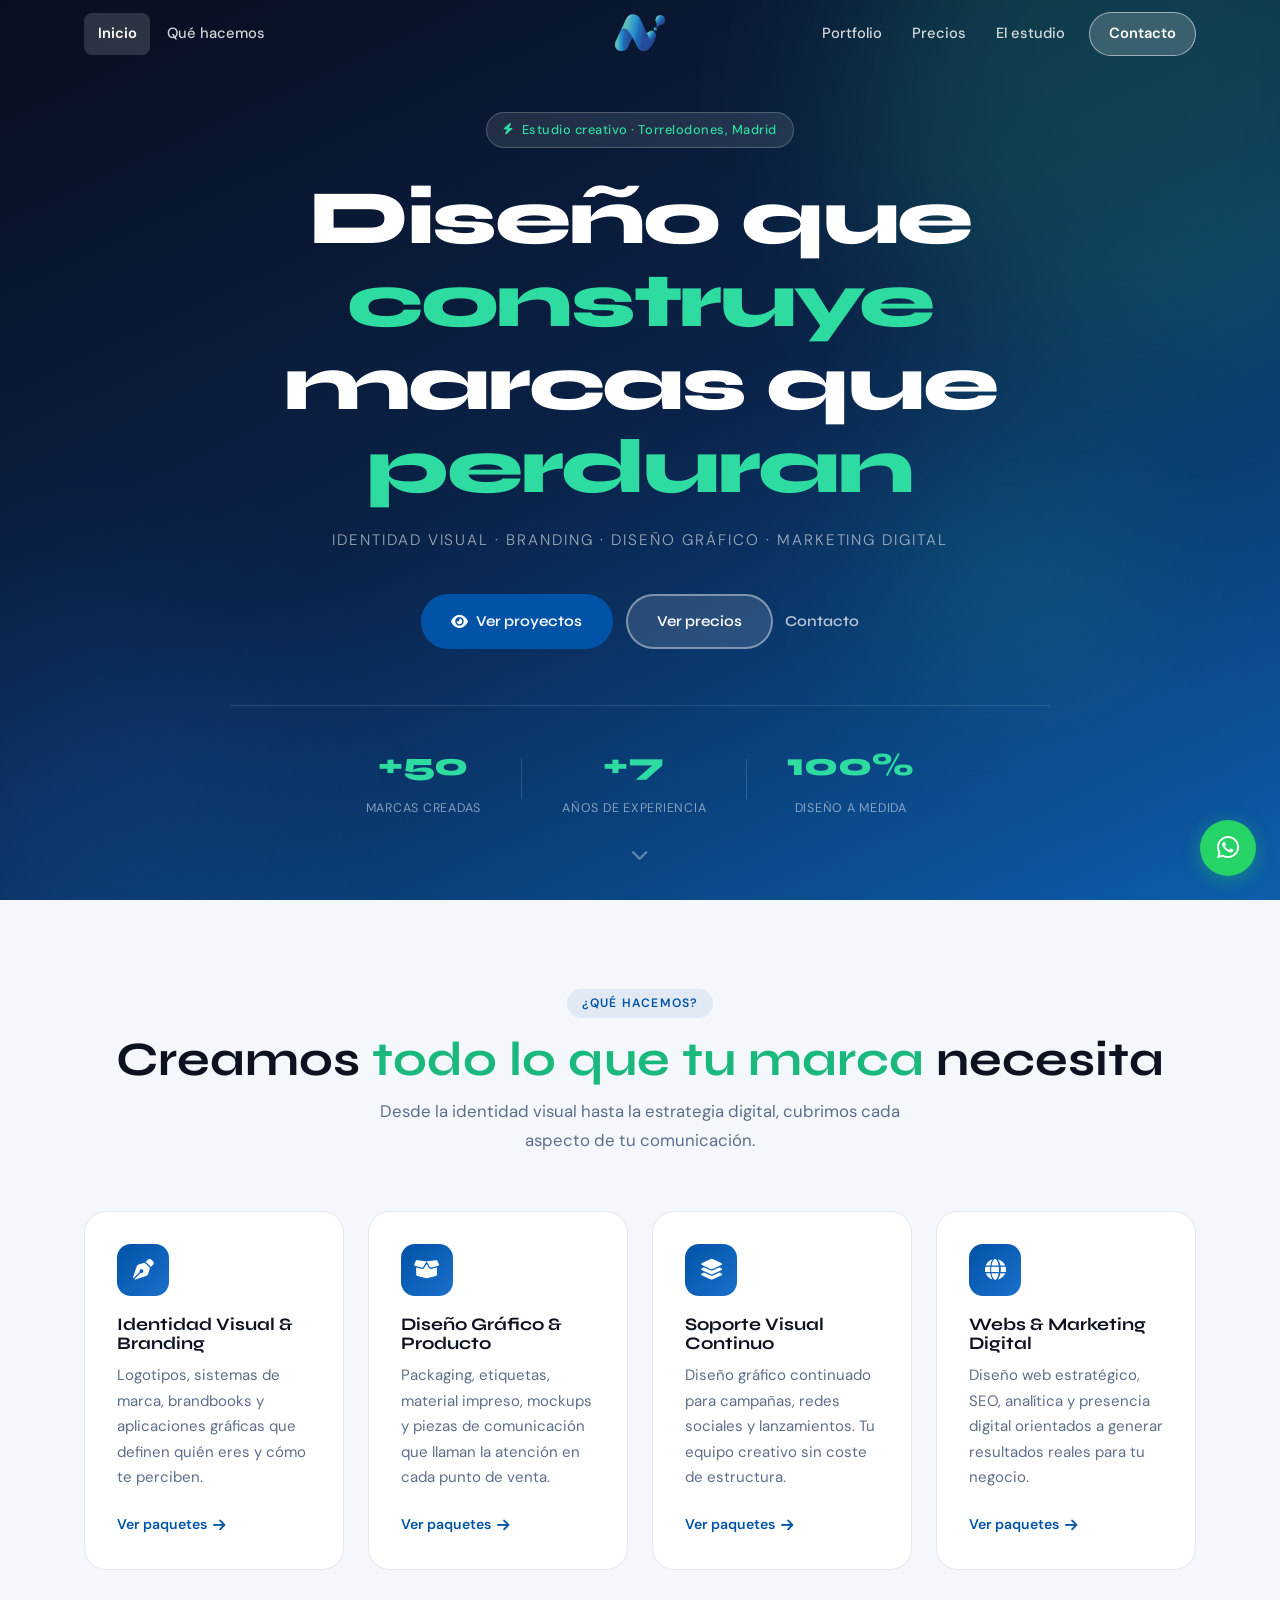
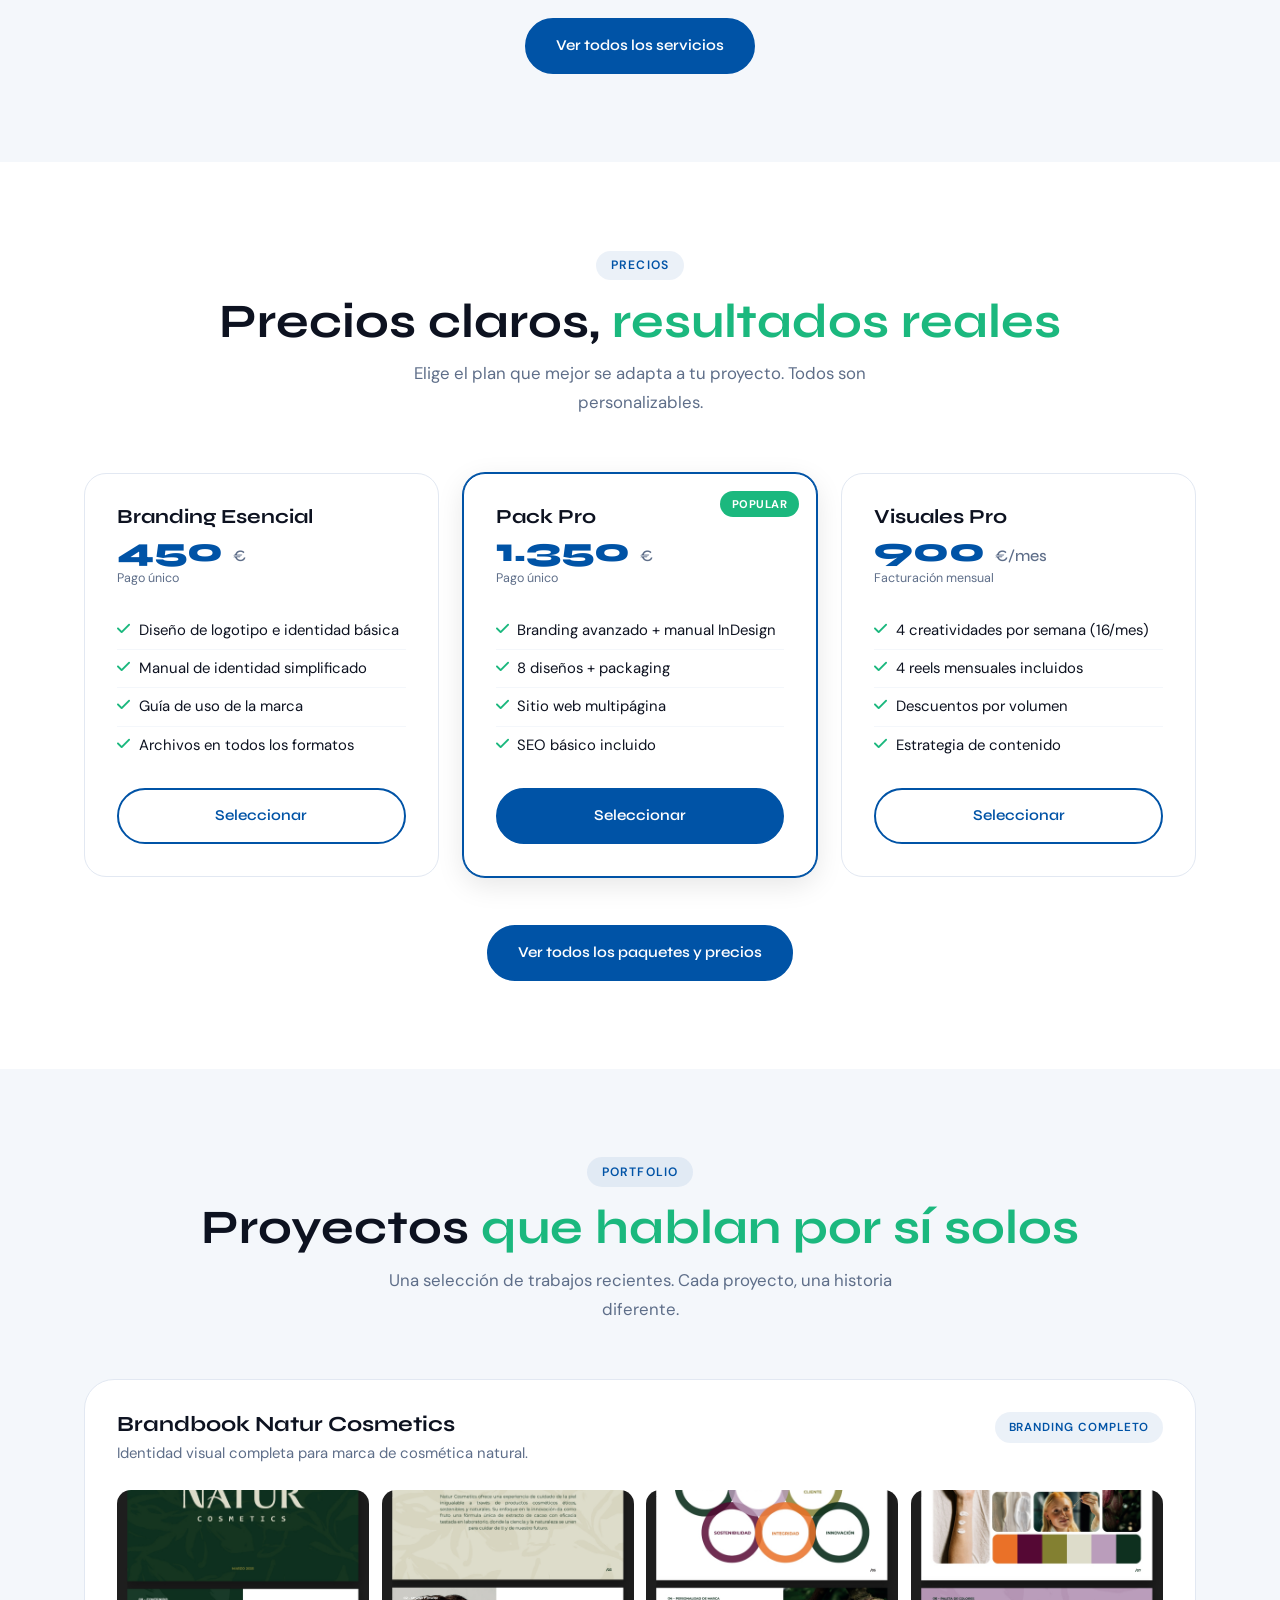
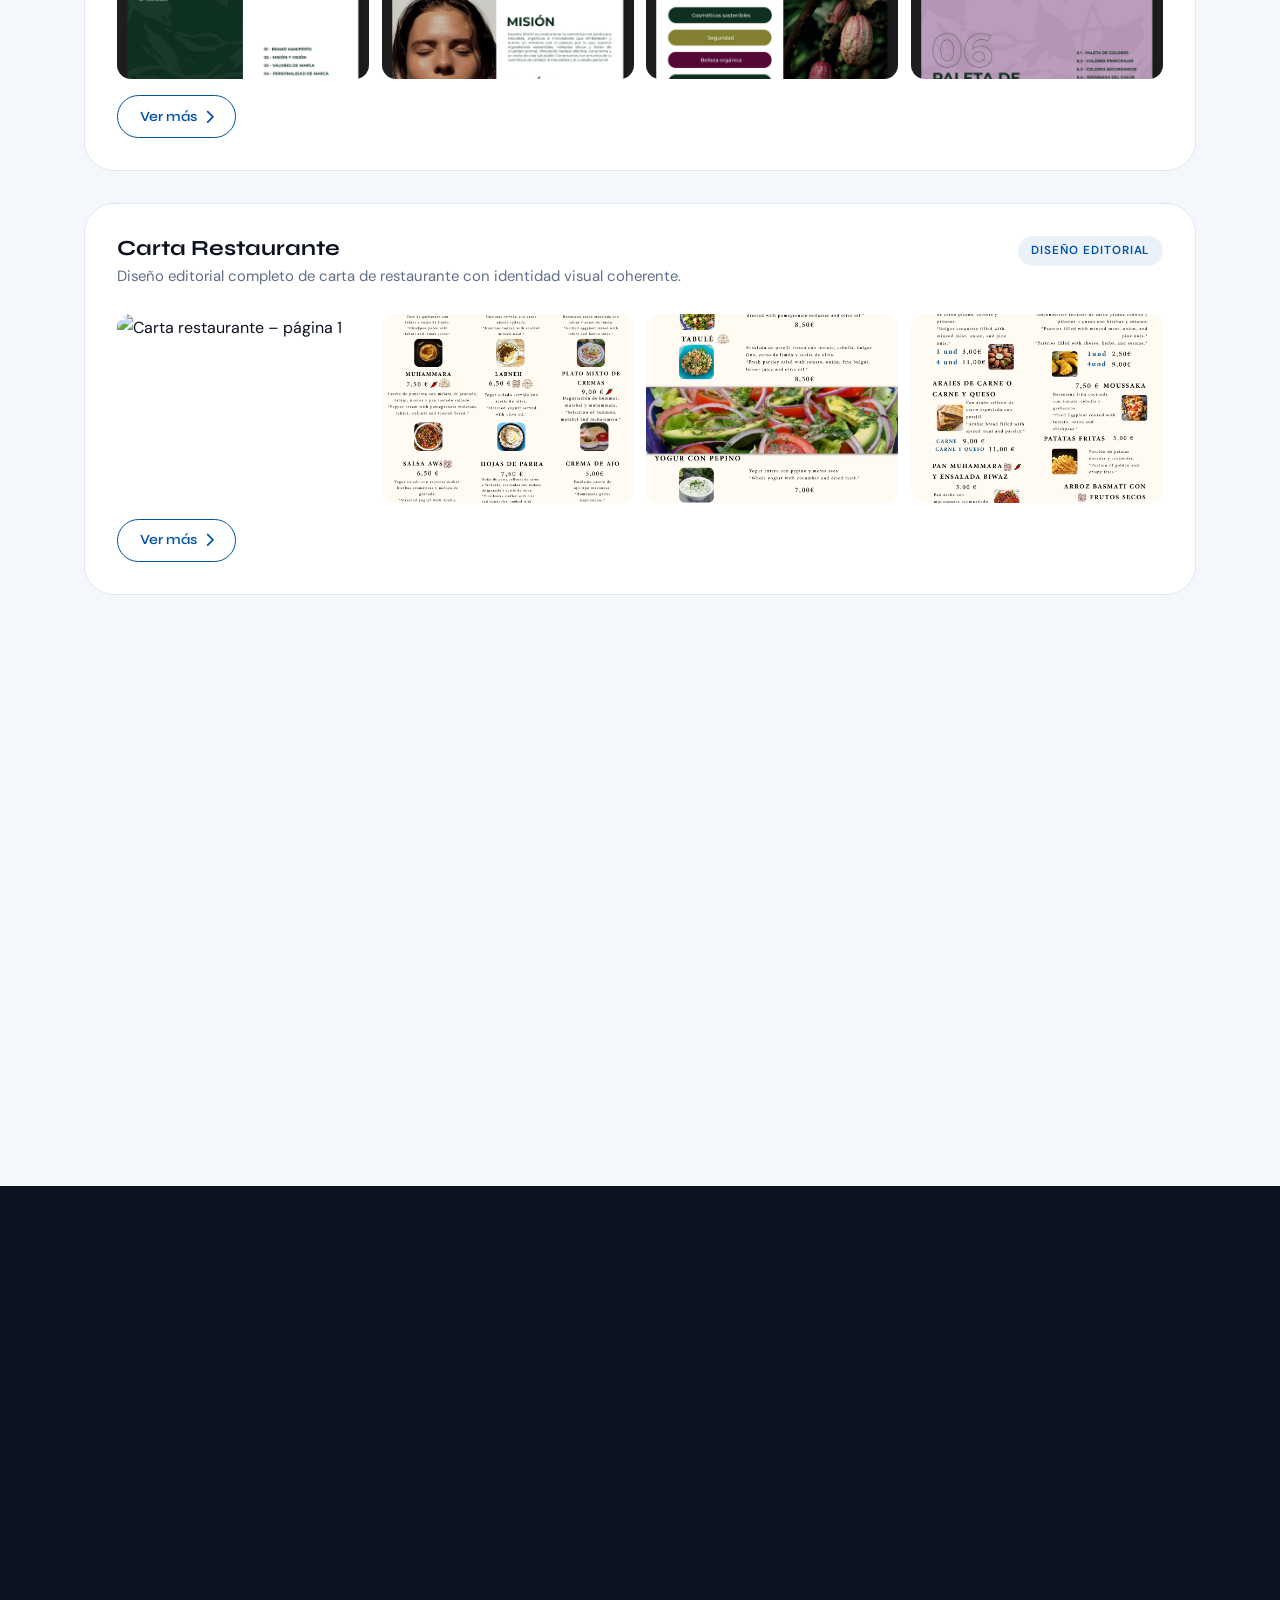
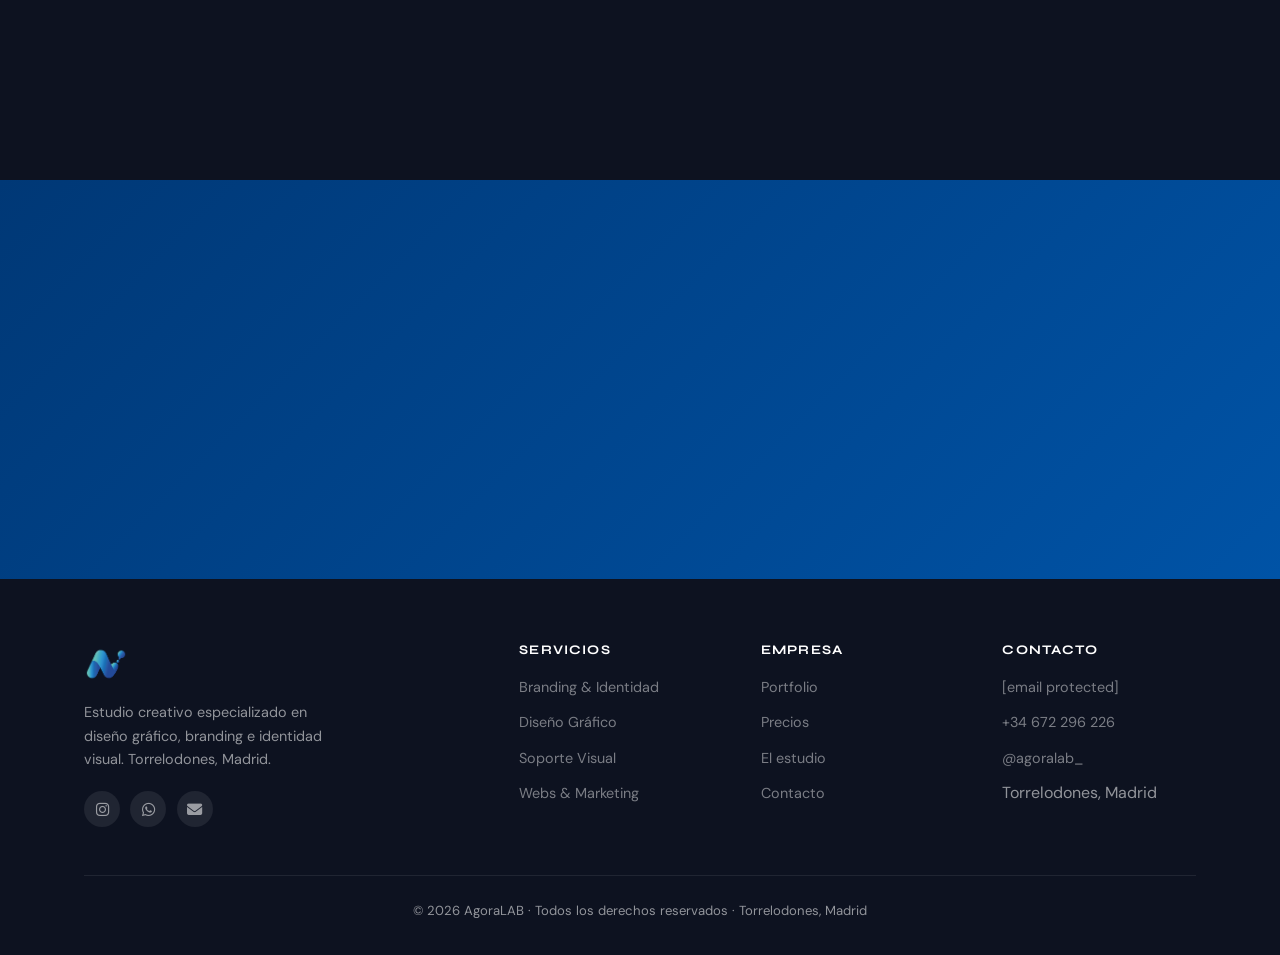
==== commit d888eac0: "Nueva version multipage nueva version actualizada" ====
--- a/index.html
+++ b/index.html
@@ -3,467 +3,382 @@
 <head>
   <meta charset="UTF-8">
   <meta name="viewport" content="width=device-width, initial-scale=1.0">
-  <title>AgoraLAB | Diseño gráfico, branding e identidad visual</title>
-  <meta name="description" content="AgoraLAB es un estudio creativo especializado en diseño gráfico, branding e identidad visual. Creamos marcas profesionales con criterio, coherencia y calidad.">
+  <title>AgoraLAB · Diseño Gráfico, Branding e Identidad Visual en Madrid</title>
+  <meta name="description" content="Estudio creativo en Torrelodones, Madrid. Especialistas en branding, identidad visual, packaging y diseño web. +50 marcas diseñadas. Presupuesto sin compromiso.">
+  <meta name="keywords" content="diseño gráfico Madrid, branding Madrid, identidad visual, logotipos profesionales, packaging, diseño web Madrid">
   <meta name="robots" content="index, follow">
-  <meta name="author" content="AgoraLAB">
-
-  <!-- Verificación de Google Search Console -->
+  <meta name="author" content="AgoraLAB – Ricardo Ruiz García">
+  <link rel="canonical" href="https://www.agoralabb.com/">
   <meta name="google-site-verification" content="pWYnEAjv7KoUrW69v9oDGjJDTVIv9q_PRitXHJ2T2Jk" />
-
-  <!-- Open Graph para redes sociales -->
-  <meta property="og:title" content="AgoraLAB | Diseño gráfico y branding profesional">
-  <meta property="og:description" content="Estudio creativo especializado en diseño gráfico, branding e identidad visual profesional.">
+  <meta property="og:title" content="AgoraLAB · Diseño Gráfico, Branding e Identidad Visual en Madrid">
+  <meta property="og:description" content="Estudio creativo en Madrid. Especialistas en branding, identidad visual y packaging.">
   <meta property="og:type" content="website">
   <meta property="og:url" content="https://www.agoralabb.com">
-
-  <!-- Icono de la página -->
+  <meta property="og:image" content="https://www.agoralabb.com/images/logos/agora.png">
+  <meta property="og:locale" content="es_ES">
+  <meta name="twitter:card" content="summary_large_image">
+  <meta name="twitter:title" content="AgoraLAB · Diseño y Branding en Madrid">
+  <meta name="twitter:description" content="Estudio creativo de diseño gráfico, branding e identidad visual. Madrid.">
+  <script type="application/ld+json">
+  {
+    "@context": "https://schema.org",
+    "@type": "LocalBusiness",
+    "name": "AgoraLAB",
+    "description": "Estudio creativo especializado en diseño gráfico, branding e identidad visual",
+    "url": "https://www.agoralabb.com",
+    "telephone": "+34672296226",
+    "email": "vertexvisual99@gmail.com",
+    "address": {
+      "@type": "PostalAddress",
+      "addressLocality": "Torrelodones",
+      "addressRegion": "Madrid",
+      "addressCountry": "ES"
+    },
+    "sameAs": ["https://instagram.com/agoralab_"]
+  }
+  </script>
   <link rel="icon" type="image/png" href="images/favicon.png">
-
-  <!-- Tipografías -->
   <link rel="preconnect" href="https://fonts.googleapis.com">
   <link rel="preconnect" href="https://fonts.gstatic.com" crossorigin>
-  <link href="https://fonts.googleapis.com/css2?family=Poppins:wght@600;700&family=Inter:wght@400;500&display=swap" rel="stylesheet">
-  <!-- Biblioteca de iconos FontAwesome -->
+  <link href="https://fonts.googleapis.com/css2?family=Syne:wght@400;600;700;800&family=DM+Sans:wght@300;400;500&display=swap" rel="stylesheet">
   <link rel="stylesheet" href="https://cdnjs.cloudflare.com/ajax/libs/font-awesome/6.5.0/css/all.min.css">
-
-  <!-- Hoja de estilos principal -->
   <link rel="stylesheet" href="styles.css">
-
-  <!-- Google Analytics -->
   <script async src="https://www.googletagmanager.com/gtag/js?id=G-SX13ZG8QXY"></script>
-  <script>
-    window.dataLayer = window.dataLayer || [];
-    function gtag(){dataLayer.push(arguments);}
-    gtag('js', new Date());
-    gtag('config', 'G-SX13ZG8QXY');
-  </script>
+  <script>window.dataLayer=window.dataLayer||[];function gtag(){dataLayer.push(arguments);}gtag('js',new Date());gtag('config','G-SX13ZG8QXY');</script>
 </head>
-
 <body>
-  <!-- Navegación principal -->
-  <header>
-    <nav class="navbar">
-      <div class="nav-container">
-        <a href="#" class="nav-logo">
-          <img src="images/logos/agora.png" alt="Logo de AgoraLAB">
-        </a>
-        <button class="nav-toggle" aria-label="Menú">
-          <i class="fa-solid fa-bars"></i>
-        </button>
-        <ul class="nav-menu">
-          <li><a href="#servicios">Servicios</a></li>
-          <li><a href="#paquetes">Paquetes</a></li>
-          <li><a href="#proyectos">Proyectos</a></li>
-          <li><a href="#sobre">Sobre nosotros</a></li>
-          <li><a href="#contacto">Contacto</a></li>
-        </ul>
-      </div>
-    </nav>
-    <!-- Hero / cabecera de la página -->
-    <section class="hero">
-      <div class="hero-content animate">
-        <img src="images/logos/agora.png" alt="AgoraLAB" class="hero-logo">
-        <h1>Diseño profesional, Estrategia e Identidad</h1>
-        <h2>Diseños que transmiten más que palabras</h2>
-        <p class="claim">Construimos identidades visuales coherentes y reconocibles. Si quieres que tu marca se destaque, estás en el lugar correcto.</p>
-        <div class="hero-actions">
-          <!-- Botón para ver el portfolio -->
-          <a href="#proyectos" class="btn primary">Ver trabajos</a>
-          <!-- Botón para ver la lista de paquetes -->
-          <a href="#paquetes" class="btn tertiary">Ver paquetes</a>
-          <!-- Botón de contacto -->
-          <a href="#contacto" class="btn secondary">Contacto</a>
-        </div>
-      </div>
-    </section>
-  </header>
-
-  <main>
-    <!-- Sección de servicios -->
-    <section id="servicios" class="services animate">
-      <h2 class="centered-title">Qué hacemos</h2>
-      <div class="services-grid">
-        <div class="service animate">
-          <i class="fa-solid fa-pen-fancy service-icon"></i>
-          <h3>Identidad visual y branding</h3>
-          <p>Logotipos, sistemas de marca, brandbooks y aplicaciones gráficas profesionales.</p>
-        </div>
-        <div class="service animate">
-          <i class="fa-solid fa-box-open service-icon"></i>
-          <h3>Diseño gráfico y producto</h3>
-          <p>Packaging, etiquetas, material impreso, mockups y piezas de comunicación.</p>
-        </div>
-        <div class="service animate">
-          <i class="fa-solid fa-handshake service-icon"></i>
-          <h3>Soporte visual para marcas</h3>
-          <p>Diseño gráfico continuado para campañas, web, redes sociales y lanzamientos.</p>
-        </div>
-        <div class="service animate">
-          <i class="fa-solid fa-globe service-icon"></i>
-          <h3>Webs y marketing online</h3>
-          <p>Diseño web y estrategia digital enfocados a resultado.</p>
-        </div>
-      </div>
-      <div class="cta-row">
-        <a href="#paquetes" class="btn primary">Ver paquetes</a>
-      </div>
-    </section>
-
-    <!-- Sección de paquetes con categorías desplegables -->
-    <section id="paquetes" class="packages-section animate">
-      <h2 class="centered-title">Nuestros paquetes</h2>
-      <!-- Categoría: Branding -->
-      <div class="category">
-        <button class="category-toggle" aria-expanded="false">
-          <span>Paquetes de Branding</span>
-          <i class="fa-solid fa-chevron-down"></i>
-        </button>
-        <div class="category-content">
-          <div class="package-slider">
-            <button class="packages-arrow prev" aria-label="Anterior">‹</button>
-            <div class="packages">
-              <!-- Branding Esencial -->
-              <div class="package-card">
-                <h3>Branding Esencial</h3>
-                <p class="price">450&nbsp;€</p>
-                <ul class="package-features">
-                  <li><i class="fa-solid fa-check"></i> Diseño de logotipo e identidad básica</li>
-                  <li><i class="fa-solid fa-check"></i> Manual de identidad simplificado</li>
-                  <li><i class="fa-solid fa-check"></i> Guía de uso de la marca</li>
-                </ul>
-                <a href="#contacto" class="btn primary">Seleccionar</a>
-              </div>
-              <!-- Branding Avanzado -->
-              <div class="package-card">
-                <h3>Branding Avanzado</h3>
-                <p class="price">750&nbsp;€</p>
-                <ul class="package-features">
-                  <li><i class="fa-solid fa-check"></i> Todo lo anterior</li>
-                  <li><i class="fa-solid fa-check"></i> Manual de marca en InDesign</li>
-                  <li><i class="fa-solid fa-check"></i> Presentación profesional del branding</li>
-                </ul>
-                <a href="#contacto" class="btn primary">Seleccionar</a>
-              </div>
-              <!-- Branding Premium -->
-              <div class="package-card">
-                <h3>Branding Premium</h3>
-                <p class="price">990&nbsp;€</p>
-                <ul class="package-features">
-                  <li><i class="fa-solid fa-check"></i> Todo lo incluido en Avanzado</li>
-                  <li><i class="fa-solid fa-check"></i> Diseño de packaging y etiquetas</li>
-                  <li><i class="fa-solid fa-check"></i> Identidad completa con aplicaciones</li>
-                </ul>
-                <a href="#contacto" class="btn primary">Seleccionar</a>
-              </div>
-            </div>
-            <button class="packages-arrow next" aria-label="Siguiente">›</button>
-          </div>
-        </div>
-      </div>
-
-      <!-- Categoría: Diseño & Visuales -->
-      <div class="category">
-        <button class="category-toggle" aria-expanded="false">
-          <span>Diseño &amp; Visuales (mensual)</span>
-          <i class="fa-solid fa-chevron-down"></i>
-        </button>
-        <div class="category-content">
-          <div class="package-slider">
-            <button class="packages-arrow prev" aria-label="Anterior">‹</button>
-            <div class="packages">
-              <!-- Visuales Start -->
-              <div class="package-card">
-                <h3>Visuales Start</h3>
-                <p class="price">350&nbsp;€/mes</p>
-                <ul class="package-features">
-                  <li><i class="fa-solid fa-check"></i> 2 creatividades por semana (8/mes)</li>
-                  <li><i class="fa-solid fa-check"></i> Adaptación a formatos RRSS</li>
-                  <li><i class="fa-solid fa-check"></i> Descuentos por volumen</li>
-                </ul>
-                <a href="#contacto" class="btn primary">Seleccionar</a>
-              </div>
-              <!-- Visuales Pro -->
-              <div class="package-card">
-                <h3>Visuales Pro</h3>
-                <p class="price">900&nbsp;€/mes</p>
-                <ul class="package-features">
-                  <li><i class="fa-solid fa-check"></i> 4 creatividades por semana (16/mes)</li>
-                  <li><i class="fa-solid fa-check"></i> 4 reels mensuales incluidos</li>
-                  <li><i class="fa-solid fa-check"></i> Descuentos por volumen y revisiones</li>
-                </ul>
-                <a href="#contacto" class="btn primary">Seleccionar</a>
-              </div>
-              <!-- Visuales Premium -->
-              <div class="package-card">
-                <h3>Visuales Premium</h3>
-                <p class="price">1.600&nbsp;€/mes</p>
-                <ul class="package-features">
-                  <li><i class="fa-solid fa-check"></i> 8 creatividades por semana (32/mes)</li>
-                  <li><i class="fa-solid fa-check"></i> 8 Reels mensuales incluidos</li>
-                  <li><i class="fa-solid fa-check"></i> Edición de vídeo premium</li>
-                </ul>
-                <a href="#contacto" class="btn primary">Seleccionar</a>
-              </div>
-            </div>
-            <button class="packages-arrow next" aria-label="Siguiente">›</button>
-          </div>
-        </div>
-      </div>
-
-      <!-- Categoría: Packs completos -->
-      <div class="category">
-        <button class="category-toggle" aria-expanded="false">
-          <span>Packs Completos</span>
-          <i class="fa-solid fa-chevron-down"></i>
-        </button>
-        <div class="category-content">
-          <div class="package-slider">
-            <button class="packages-arrow prev" aria-label="Anterior">‹</button>
-            <div class="packages">
-              <!-- Pack Start -->
-              <div class="package-card">
-                <h3>Pack Start</h3>
-                <p class="price">700&nbsp;€</p>
-                <ul class="package-features">
-                  <li><i class="fa-solid fa-check"></i> Branding esencial</li>
-                  <li><i class="fa-solid fa-check"></i> 4 diseños de piezas gráficas</li>
-                  <li><i class="fa-solid fa-check"></i> Landing page con CTA</li>
-                </ul>
-                <a href="#contacto" class="btn primary">Seleccionar</a>
-              </div>
-              <!-- Pack Pro -->
-              <div class="package-card">
-                <h3>Pack Pro</h3>
-                <p class="price">1.350&nbsp;€</p>
-                <ul class="package-features">
-                  <li><i class="fa-solid fa-check"></i> Branding avanzado + manual InDesign</li>
-                  <li><i class="fa-solid fa-check"></i> 8 diseños + packaging</li>
-                  <li><i class="fa-solid fa-check"></i> Sitio web multipágina</li>
-                </ul>
-                <a href="#contacto" class="btn primary">Seleccionar</a>
-              </div>
-              <!-- Pack Premium -->
-              <div class="package-card">
-                <h3>Pack Premium</h3>
-                <p class="price">2.500&nbsp;€</p>
-                <ul class="package-features">
-                  <li><i class="fa-solid fa-check"></i> Branding premium + packaging</li>
-                  <li><i class="fa-solid fa-check"></i> 12 diseños y creatividades</li>
-                  <li><i class="fa-solid fa-check"></i> Tienda online / página de compras</li>
-                </ul>
-                <a href="#contacto" class="btn primary">Seleccionar</a>
-              </div>
-            </div>
-            <button class="packages-arrow next" aria-label="Siguiente">›</button>
-          </div>
-        </div>
-      </div>
-
-      <!-- Categoría: Webs -->
-      <div class="category">
-        <button class="category-toggle" aria-expanded="false">
-          <span>Webs</span>
-          <i class="fa-solid fa-chevron-down"></i>
-        </button>
-        <div class="category-content">
-          <div class="package-slider">
-            <button class="packages-arrow prev" aria-label="Anterior">‹</button>
-            <div class="packages">
-              <!-- Web Básica -->
-              <div class="package-card">
-                <h3>Web Básica</h3>
-                <p class="price">550&nbsp;€</p>
-                <ul class="package-features">
-                  <li><i class="fa-solid fa-check"></i> Landing page de 1‑3 secciones</li>
-                  <li><i class="fa-solid fa-check"></i> Diseño responsive</li>
-                  <li><i class="fa-solid fa-check"></i> Optimización básica de carga</li>
-                </ul>
-                <a href="#contacto" class="btn primary">Seleccionar</a>
-              </div>
-              <!-- Web Pro -->
-              <div class="package-card">
-                <h3>Web Pro</h3>
-                <p class="price">950&nbsp;€</p>
-                <ul class="package-features">
-                  <li><i class="fa-solid fa-check"></i> Sitio web de 5‑7 páginas</li>
-                  <li><i class="fa-solid fa-check"></i> Blog integrado</li>
-                  <li><i class="fa-solid fa-check"></i> Diseño profesional y adaptable</li>
-                </ul>
-                <a href="#contacto" class="btn primary">Seleccionar</a>
-              </div>
-              <!-- Web eCommerce -->
-              <div class="package-card">
-                <h3>Web eCommerce</h3>
-                <p class="price">1.500&nbsp;€</p>
-                <ul class="package-features">
-                  <li><i class="fa-solid fa-check"></i> Tienda online completa</li>
-                  <li><i class="fa-solid fa-check"></i> Pasarela de pago y gestión de productos</li>
-                  <li><i class="fa-solid fa-check"></i> Integración de analítica básica</li>
-                </ul>
-                <a href="#contacto" class="btn primary">Seleccionar</a>
-              </div>
-            </div>
-            <button class="packages-arrow next" aria-label="Siguiente">›</button>
-          </div>
-        </div>
-      </div>
-
-      <!-- Preguntas frecuentes -->
-      <div class="faq">
-        <details>
-          <summary>¿Puedo personalizar mi paquete?</summary>
-          <p>Sí. Todos los planes son flexibles. Si necesitas añadir o quitar servicios, ponte en contacto con nosotros y ajustaremos el presupuesto.</p>
-        </details>
-        <details>
-          <summary>¿Hay descuentos por contratar varios servicios?</summary>
-          <p>Ofrecemos descuentos cuando contratas varios servicios de forma conjunta o continuada. ¡Consúltanos y adaptamos el paquete a tus necesidades!</p>
-        </details>
-        <details>
-          <summary>¿Cómo funcionan los planes mensuales de diseño?</summary>
-          <p>Los planes mensuales te permiten disponer de un número fijo de creatividades cada semana. Cuantos más contratas, más baja el coste por unidad.</p>
-        </details>
-      </div>
-      <div class="cta-row">
-        <a href="#contacto" class="btn secondary">Solicitar presupuesto</a>
-      </div>
-    </section>
-
-    <!-- Sección de proyectos (portfolio) -->
-    <section class="works animate" id="proyectos">
-      <h2 class="centered-title">Algunos de nuestros proyectos</h2>
-      <div class="project animate">
-        <h3>Carta restaurante</h3>
-        <div class="gallery collapsible" data-limit="2">
-          <img src="images/carta-restaurante/carta1.png" alt="Carta restaurante imagen 1">
-          <img src="images/carta-restaurante/carta2.png" alt="Carta restaurante imagen 2">
-          <img src="images/carta-restaurante/carta3.png" alt="Carta restaurante imagen 3">
-          <img src="images/carta-restaurante/carta4.png" alt="Carta restaurante imagen 4">
-          <img src="images/carta-restaurante/carta5.png" alt="Carta restaurante imagen 5">
-          <img src="images/carta-restaurante/carta6.png" alt="Carta restaurante imagen 6">
-          <img src="images/carta-restaurante/carta7.png" alt="Carta restaurante imagen 7">
-          <img src="images/carta-restaurante/carta8.png" alt="Carta restaurante imagen 8">
-          <img src="images/carta-restaurante/carta9.png" alt="Carta restaurante imagen 9">
-        </div>
-        <button class="toggle-btn">Ver más</button>
-      </div>
-      <div class="project animate">
-        <h3>Brandbook Natur Cosmetics</h3>
-        <div class="gallery collapsible vertical" data-limit="2">
-          <img src="images/natur-cosmetics/natur1portada.png" alt="Natur Cosmetics portada 1">
-          <img src="images/natur-cosmetics/natur2portada2.png" alt="Natur Cosmetics portada 2">
-          <img src="images/natur-cosmetics/natur3valores.png" alt="Natur Cosmetics valores">
-          <img src="images/natur-cosmetics/natur4paleta.png" alt="Natur Cosmetics paleta 1">
-          <img src="images/natur-cosmetics/natur5paleta2.png" alt="Natur Cosmetics paleta 2">
-          <img src="images/natur-cosmetics/natur6paleta3.png" alt="Natur Cosmetics paleta 3">
-          <img src="images/natur-cosmetics/natur7logo.png" alt="Natur Cosmetics logo 1">
-          <img src="images/natur-cosmetics/natur8horizontallogo2.png" alt="Natur Cosmetics logo 2">
-          <img src="images/natur-cosmetics/natur9logo3.png" alt="Natur Cosmetics logo 3">
-          <img src="images/natur-cosmetics/natur10horizontallogo4.png" alt="Natur Cosmetics logo 4">
-          <img src="images/natur-cosmetics/natur11logo5.png" alt="Natur Cosmetics logo 5">
-          <img src="images/natur-cosmetics/natur12tipografia.png" alt="Natur Cosmetics tipografía 1">
-          <img src="images/natur-cosmetics/natur13tipografia2.png" alt="Natur Cosmetics tipografía 2">
-          <img src="images/natur-cosmetics/natur14patrones.png" alt="Natur Cosmetics patrones">
-          <img src="images/natur-cosmetics/natur15iconografia.png" alt="Natur Cosmetics iconografía">
-          <img src="images/natur-cosmetics/natur16mockup.png" alt="Natur Cosmetics mockup 1">
-          <img src="images/natur-cosmetics/natur17mockup2.png" alt="Natur Cosmetics mockup 2">
-          <img src="images/natur-cosmetics/natur18social.png" alt="Natur Cosmetics social">
-          <img src="images/natur-cosmetics/natur19packaging.png" alt="Natur Cosmetics packaging">
-          <img src="images/natur-cosmetics/natur20packaging1.png" alt="Natur Cosmetics packaging 1">
-          <img src="images/natur-cosmetics/natur21packaging2.png" alt="Natur Cosmetics packaging 2">
-        </div>
-        <button class="toggle-btn">Ver más</button>
-      </div>
-      <div class="project animate">
-        <h3>Logotipos</h3>
-        <div class="gallery collapsible" data-limit="2">
-          <img src="images/logos/agora.png" alt="Logo AgoraLAB">
-          <img src="images/logos/sensualavocado.png" alt="Logo Sensual Avocado">
-          <img src="images/logos/solo.png" alt="Logo Solo">
-          <img src="images/logos/AgoraClans.png" alt="Logo AgoraClans">
-          <img src="images/logos/divergente.png" alt="Logo Divergente">
-          <img src="images/logos/naranja.png" alt="Logo Naranja">
-          <img src="images/logos/COLA.png" alt="Logo COLA">
-          <img src="images/logos/limon.png" alt="Logo Limon">
-        </div>
-        <button class="toggle-btn">Ver más</button>
-      </div>
-    </section>
-
-    <!-- Sección sobre nosotros -->
-    <section class="about animate" id="sobre">
-      <h2>Sobre AgoraLAB</h2>
-      <p>Estudio creativo fundado por Ricardo Ruiz. Experiencia desde 2018. Enfoque profesional, criterio visual y ejecución con calidad.</p>
-    </section>
-
-    <!-- Sección de contacto -->
-    <section class="contact animate" id="contacto">
-      <h2 class="centered-title">Contacta con nosotros</h2>
-      <div class="contact-wrapper">
-        <!-- Formulario de contacto -->
-        <form class="contact-form" action="mailto:vertexvisual99@gmail.com" method="post" enctype="text/plain">
-          <div class="form-field">
-            <label for="nombre">Nombre</label>
-            <input type="text" id="nombre" name="Nombre" required>
-          </div>
-          <div class="form-field">
-            <label for="email">Email</label>
-            <input type="email" id="email" name="Email" required>
-          </div>
-          <div class="form-field">
-            <label for="mensaje">Mensaje</label>
-            <textarea id="mensaje" name="Mensaje" rows="5" required></textarea>
-          </div>
-          <button type="submit" class="btn primary">Enviar mensaje</button>
-        </form>
-        <!-- Iconos de contacto directo -->
-        <div class="contact-icons">
-          <a href="mailto:vertexvisual99@gmail.com" class="contact-btn gmail" aria-label="Enviar correo">
-            <i class="fa-solid fa-envelope"></i>
-          </a>
-          <a href="https://wa.me/34672296226" target="_blank" class="contact-btn whatsapp" aria-label="WhatsApp">
-            <i class="fa-brands fa-whatsapp"></i>
-          </a>
-          <a href="https://instagram.com/agoralab_" target="_blank" class="contact-btn instagram" aria-label="Instagram">
-            <i class="fa-brands fa-instagram"></i>
-          </a>
-        </div>
-      </div>
-      <!-- Mapa de localización -->
-      <div class="map-container">
-        <iframe src="https://www.google.com/maps?q=AgoraLAB+Toledo+Spain&output=embed" width="100%" height="350" style="border:0;" allowfullscreen="" loading="lazy" referrerpolicy="no-referrer-when-downgrade"></iframe>
-      </div>
-    </section>
-  </main>
-
-  <!-- Flotante de WhatsApp -->
-  <a href="https://wa.me/34672296226" class="whatsapp-float" target="_blank" aria-label="WhatsApp flotante">💬</a>
-
-  <!-- Lightbox para galerías -->
-  <div class="lightbox" id="lightbox">
-    <button class="lightbox-arrow prev">‹</button>
-    <img id="lightbox-img" alt="Imagen ampliada">
-    <button class="lightbox-arrow next">›</button>
-  </div>
-
-  <!-- Sección de testimonios (comentada para futuro) -->
-  <!--
-  <section class="testimonials animate" id="testimonios">
-    <h2 class="centered-title">Testimonios</h2>
-    <div class="testimonial-list">
-      <article class="testimonial">
-        <p class="quote">“Aquí irá un testimonio de cliente satisfecho.”</p>
-        <p class="author">— Nombre del cliente</p>
+
+<!-- NAVBAR -->
+<nav class="navbar" id="navbar">
+  <div class="nav-inner">
+    <div class="nav-left">
+      <a href="index.html" class="nav-link active" data-page="index.html">Inicio</a>
+      <a href="servicios.html" class="nav-link" data-page="servicios.html">Qué hacemos</a>
+    </div>
+    <a href="index.html" class="nav-logo" aria-label="AgoraLAB inicio">
+      <img src="images/logos/agora.png" alt="AgoraLAB" width="44" height="44" loading="eager">
+    </a>
+    <div class="nav-right">
+      <a href="proyectos.html" class="nav-link" data-page="proyectos.html">Portfolio</a>
+      <a href="paquetes.html" class="nav-link" data-page="paquetes.html">Precios</a>
+      <a href="nosotros.html" class="nav-link" data-page="nosotros.html">El estudio</a>
+      <a href="contacto.html" class="nav-link nav-cta" data-page="contacto.html">Contacto</a>
+    </div>
+    <button class="nav-toggle" aria-label="Abrir menú" aria-expanded="false">
+      <span class="bline"></span><span class="bline"></span><span class="bline"></span>
+    </button>
+  </div>
+</nav>
+<div class="nav-drawer" id="nav-drawer">
+  <a href="index.html" class="drawer-link active">Inicio <i class="fa-solid fa-arrow-right"></i></a>
+  <a href="servicios.html" class="drawer-link">Qué hacemos <i class="fa-solid fa-arrow-right"></i></a>
+  <a href="proyectos.html" class="drawer-link">Portfolio <i class="fa-solid fa-arrow-right"></i></a>
+  <a href="paquetes.html" class="drawer-link">Precios <i class="fa-solid fa-arrow-right"></i></a>
+  <a href="nosotros.html" class="drawer-link">El estudio <i class="fa-solid fa-arrow-right"></i></a>
+  <a href="contacto.html" class="drawer-cta">Contactar ahora</a>
+</div>
+
+<!-- HERO -->
+<section class="hero" aria-label="Presentación AgoraLAB">
+  <div class="hero-shapes" aria-hidden="true">
+    <div class="hs hs1"></div>
+    <div class="hs hs2"></div>
+    <div class="hs hs3"></div>
+  </div>
+  <div class="hero-content">
+    <div class="hero-badge">
+      <i class="fa-solid fa-bolt"></i>
+      <span>Estudio creativo · Torrelodones, Madrid</span>
+    </div>
+    <h1 class="hero-title">
+      Diseño que <em>construye</em><br>marcas que <em>perduran</em>
+    </h1>
+    <p class="hero-sub">Identidad visual · Branding · Diseño gráfico · Marketing digital</p>
+    <div class="hero-btns">
+      <a href="proyectos.html" class="btn btn-primary"><i class="fa-solid fa-eye"></i> Ver proyectos</a>
+      <a href="paquetes.html" class="btn btn-light">Ver precios</a>
+      <a href="contacto.html" class="btn btn-ghost">Contacto</a>
+    </div>
+    <div class="hero-stats">
+      <div class="stat"><strong>+50</strong><span>Marcas creadas</span></div>
+      <div class="stat-div"></div>
+      <div class="stat"><strong>+7</strong><span>Años de experiencia</span></div>
+      <div class="stat-div"></div>
+      <div class="stat"><strong>100%</strong><span>Diseño a medida</span></div>
+    </div>
+  </div>
+  <a href="#servicios" class="scroll-cue" aria-label="Ir a servicios">
+    <i class="fa-solid fa-chevron-down"></i>
+  </a>
+</section>
+
+<!-- SERVICIOS -->
+<section id="servicios" class="services section-pad">
+  <div class="container">
+    <div class="section-header animate">
+      <span class="tag">¿Qué hacemos?</span>
+      <h2>Creamos <em>todo lo que tu marca</em> necesita</h2>
+      <p class="section-sub">Desde la identidad visual hasta la estrategia digital, cubrimos cada aspecto de tu comunicación.</p>
+    </div>
+    <div class="services-grid">
+      <article class="svc-card animate d1">
+        <div class="svc-icon"><i class="fa-solid fa-pen-nib"></i></div>
+        <h3>Identidad Visual & Branding</h3>
+        <p>Logotipos, sistemas de marca, brandbooks y aplicaciones gráficas que definen quién eres y cómo te perciben.</p>
+        <a href="paquetes.html" class="svc-link">Ver paquetes <i class="fa-solid fa-arrow-right"></i></a>
       </article>
-      <article class="testimonial">
-        <p class="quote">“Otro testimonio para aportar confianza.”</p>
-        <p class="author">— Nombre del cliente</p>
+      <article class="svc-card animate d2">
+        <div class="svc-icon"><i class="fa-solid fa-box-open"></i></div>
+        <h3>Diseño Gráfico & Producto</h3>
+        <p>Packaging, etiquetas, material impreso, mockups y piezas de comunicación que llaman la atención en cada punto de venta.</p>
+        <a href="paquetes.html" class="svc-link">Ver paquetes <i class="fa-solid fa-arrow-right"></i></a>
       </article>
-    </div>
-  </section>
-  -->
-
-  <!-- Scripts -->
-  <script src="main.js"></script>
+      <article class="svc-card animate d3">
+        <div class="svc-icon"><i class="fa-solid fa-layer-group"></i></div>
+        <h3>Soporte Visual Continuo</h3>
+        <p>Diseño gráfico continuado para campañas, redes sociales y lanzamientos. Tu equipo creativo sin coste de estructura.</p>
+        <a href="paquetes.html" class="svc-link">Ver paquetes <i class="fa-solid fa-arrow-right"></i></a>
+      </article>
+      <article class="svc-card animate d1">
+        <div class="svc-icon"><i class="fa-solid fa-globe"></i></div>
+        <h3>Webs & Marketing Digital</h3>
+        <p>Diseño web estratégico, SEO, analítica y presencia digital orientados a generar resultados reales para tu negocio.</p>
+        <a href="paquetes.html" class="svc-link">Ver paquetes <i class="fa-solid fa-arrow-right"></i></a>
+      </article>
+    </div>
+    <div class="cta-row animate">
+      <a href="servicios.html" class="btn btn-primary">Ver todos los servicios</a>
+    </div>
+  </div>
+</section>
+
+<!-- PAQUETES DESTACADOS -->
+<section id="paquetes-home" class="section-pad" style="background:#fff;">
+  <div class="container">
+    <div class="section-header animate">
+      <span class="tag">Precios</span>
+      <h2>Precios claros, <em>resultados reales</em></h2>
+      <p class="section-sub">Elige el plan que mejor se adapta a tu proyecto. Todos son personalizables.</p>
+    </div>
+    <div class="pkg-grid">
+      <div class="pkg-card animate d1">
+        <h3>Branding Esencial</h3>
+        <p class="pkg-price">450 <span>€</span></p>
+        <p class="pkg-period">Pago único</p>
+        <ul class="pkg-features">
+          <li><i class="fa-solid fa-check"></i> Diseño de logotipo e identidad básica</li>
+          <li><i class="fa-solid fa-check"></i> Manual de identidad simplificado</li>
+          <li><i class="fa-solid fa-check"></i> Guía de uso de la marca</li>
+          <li><i class="fa-solid fa-check"></i> Archivos en todos los formatos</li>
+        </ul>
+        <a href="contacto.html" class="btn btn-outline btn-block">Seleccionar</a>
+      </div>
+      <div class="pkg-card featured animate d2">
+        <div class="pkg-badge">Popular</div>
+        <h3>Pack Pro</h3>
+        <p class="pkg-price">1.350 <span>€</span></p>
+        <p class="pkg-period">Pago único</p>
+        <ul class="pkg-features">
+          <li><i class="fa-solid fa-check"></i> Branding avanzado + manual InDesign</li>
+          <li><i class="fa-solid fa-check"></i> 8 diseños + packaging</li>
+          <li><i class="fa-solid fa-check"></i> Sitio web multipágina</li>
+          <li><i class="fa-solid fa-check"></i> SEO básico incluido</li>
+        </ul>
+        <a href="contacto.html" class="btn btn-primary btn-block">Seleccionar</a>
+      </div>
+      <div class="pkg-card animate d3">
+        <h3>Visuales Pro</h3>
+        <p class="pkg-price">900 <span>€/mes</span></p>
+        <p class="pkg-period">Facturación mensual</p>
+        <ul class="pkg-features">
+          <li><i class="fa-solid fa-check"></i> 4 creatividades por semana (16/mes)</li>
+          <li><i class="fa-solid fa-check"></i> 4 reels mensuales incluidos</li>
+          <li><i class="fa-solid fa-check"></i> Descuentos por volumen</li>
+          <li><i class="fa-solid fa-check"></i> Estrategia de contenido</li>
+        </ul>
+        <a href="contacto.html" class="btn btn-outline btn-block">Seleccionar</a>
+      </div>
+    </div>
+    <div class="cta-row animate">
+      <a href="paquetes.html" class="btn btn-primary">Ver todos los paquetes y precios</a>
+    </div>
+  </div>
+</section>
+
+<!-- PROYECTOS DESTACADOS -->
+<section class="section-pad" id="proyectos-home" style="background:var(--light);">
+  <div class="container">
+    <div class="section-header animate">
+      <span class="tag">Portfolio</span>
+      <h2>Proyectos <em>que hablan por sí solos</em></h2>
+      <p class="section-sub">Una selección de trabajos recientes. Cada proyecto, una historia diferente.</p>
+    </div>
+
+    <div class="project-card animate">
+      <div class="proj-head">
+        <div>
+          <h3>Brandbook Natur Cosmetics</h3>
+          <p class="proj-desc">Identidad visual completa para marca de cosmética natural.</p>
+        </div>
+        <span class="proj-tag">Branding completo</span>
+      </div>
+      <div class="gallery collapsible" data-limit="4">
+        <img src="images/natur-cosmetics/natur1portada.png" alt="Natur Cosmetics – portada brandbook" loading="lazy">
+        <img src="images/natur-cosmetics/natur2portada2.png" alt="Natur Cosmetics – portada 2" loading="lazy">
+        <img src="images/natur-cosmetics/natur3valores.png" alt="Natur Cosmetics – valores de marca" loading="lazy">
+        <img src="images/natur-cosmetics/natur4paleta.png" alt="Natur Cosmetics – paleta de colores" loading="lazy">
+        <img src="images/natur-cosmetics/natur7logo.png" alt="Natur Cosmetics – logo principal" loading="lazy">
+        <img src="images/natur-cosmetics/natur16mockup.png" alt="Natur Cosmetics – mockup" loading="lazy">
+        <img src="images/natur-cosmetics/natur19packaging.png" alt="Natur Cosmetics – packaging" loading="lazy">
+        <img src="images/natur-cosmetics/natur21packaging2.png" alt="Natur Cosmetics – packaging 2" loading="lazy">
+      </div>
+      <a href="proyectos.html" class="tog-btn" type="button">Ver más <i class="fa-solid fa-chevron-right chevron"></i></a>
+    </div>
+
+    <div class="project-card animate">
+      <div class="proj-head">
+        <div>
+          <h3>Carta Restaurante</h3>
+          <p class="proj-desc">Diseño editorial completo de carta de restaurante con identidad visual coherente.</p>
+        </div>
+        <span class="proj-tag">Diseño Editorial</span>
+      </div>
+      <div class="gallery collapsible" data-limit="4">
+        <img src="images/carta-restaurante/carta1.png" alt="Carta restaurante – página 1" loading="lazy">
+        <img src="images/carta-restaurante/carta2.png" alt="Carta restaurante – página 2" loading="lazy">
+        <img src="images/carta-restaurante/carta3.png" alt="Carta restaurante – página 3" loading="lazy">
+        <img src="images/carta-restaurante/carta4.png" alt="Carta restaurante – página 4" loading="lazy">
+        <img src="images/carta-restaurante/carta5.png" alt="Carta restaurante – página 5" loading="lazy">
+        <img src="images/carta-restaurante/carta6.png" alt="Carta restaurante – página 6" loading="lazy">
+      </div>
+      <a href="proyectos.html" class="tog-btn" type="button">Ver más <i class="fa-solid fa-chevron-right chevron"></i></a>
+    </div>
+
+    <div class="project-card animate">
+      <div class="proj-head">
+        <div>
+          <h3>Colección de Logotipos</h3>
+          <p class="proj-desc">Selección de identidades visuales diseñadas para distintos sectores y personalidades de marca.</p>
+        </div>
+        <span class="proj-tag">Identidad visual</span>
+      </div>
+      <div class="gallery collapsible logos-g" data-limit="3">
+        <img src="images/logos/agora.png" alt="Logo AgoraLAB" loading="lazy">
+        <img src="images/logos/sensualavocado.png" alt="Logo Sensual Avocado" loading="lazy">
+        <img src="images/logos/solo.png" alt="Logo Solo" loading="lazy">
+        <img src="images/logos/AgoraClans.png" alt="Logo AgoraClans" loading="lazy">
+        <img src="images/logos/divergente.png" alt="Logo Divergente" loading="lazy">
+        <img src="images/logos/naranja.png" alt="Logo Naranja" loading="lazy">
+        <img src="images/logos/COLA.png" alt="Logo COLA" loading="lazy">
+        <img src="images/logos/limon.png" alt="Logo Limón" loading="lazy">
+      </div>
+      <a href="proyectos.html" class="tog-btn" type="button">Ver más <i class="fa-solid fa-chevron-right chevron"></i></a>
+    </div>
+
+    <div class="cta-row animate">
+      <a href="proyectos.html" class="btn btn-primary">Ver todo el portfolio</a>
+    </div>
+  </div>
+</section>
+
+<!-- SOBRE NOSOTROS -->
+<section class="about-strip section-pad" id="nosotros-home">
+  <div class="container">
+    <div class="about-strip-grid animate">
+      <div class="as-text">
+        <span class="tag tag-teal">Sobre el estudio</span>
+        <h2>Diseño con criterio,<br><em>no con plantillas</em></h2>
+        <p>AgoraLAB es un estudio creativo fundado por <strong style="color:#fff">Ricardo Ruiz García</strong> con más de 7 años de experiencia en diseño gráfico y branding.</p>
+        <p>Trabajamos con marcas que quieren destacar de verdad: construimos identidades coherentes, con personalidad propia y criterio visual sólido. Sin atajos.</p>
+        <div class="about-values" style="margin:1.4rem 0">
+          <div class="val-item"><i class="fa-solid fa-crosshairs"></i> Precisión visual</div>
+          <div class="val-item"><i class="fa-solid fa-handshake-simple"></i> Trato directo</div>
+          <div class="val-item"><i class="fa-solid fa-star"></i> Calidad consistente</div>
+        </div>
+        <a href="nosotros.html" class="btn btn-light">Conocer el estudio</a>
+      </div>
+      <div class="as-card">
+        <span class="as-big">+50</span>
+        <p>marcas diseñadas desde 2018</p>
+      </div>
+    </div>
+  </div>
+</section>
+
+<!-- CTA FINAL -->
+<section class="section-pad" style="background:linear-gradient(135deg,var(--blue-d) 0%,var(--blue) 100%);text-align:center;color:#fff;">
+  <div class="container">
+    <div class="animate">
+      <h2 style="color:#fff;font-size:clamp(1.8rem,4vw,3rem);margin-bottom:1rem;">¿Listo para <em style="color:var(--teal);">dar el paso?</em></h2>
+      <p style="color:rgba(255,255,255,.7);max-width:500px;margin:0 auto 2.5rem;font-size:1.05rem;">Cuéntanos tu proyecto y te respondemos en menos de 24 horas.</p>
+      <div class="hero-btns">
+        <a href="contacto.html" class="btn btn-primary"><i class="fa-solid fa-paper-plane"></i> Contactar</a>
+        <a href="https://wa.me/34672296226" target="_blank" rel="noopener" class="btn btn-light"><i class="fa-brands fa-whatsapp"></i> WhatsApp</a>
+      </div>
+    </div>
+  </div>
+</section>
+
+<!-- FOOTER -->
+<footer class="footer">
+  <div class="container">
+    <div class="footer-grid">
+      <div class="footer-brand">
+        <img src="images/logos/agora.png" alt="AgoraLAB" width="44" height="44">
+        <p>Estudio creativo especializado en diseño gráfico, branding e identidad visual. Torrelodones, Madrid.</p>
+        <div class="footer-socials">
+          <a href="https://instagram.com/agoralab_" target="_blank" rel="noopener noreferrer" aria-label="Instagram"><i class="fa-brands fa-instagram"></i></a>
+          <a href="https://wa.me/34672296226" target="_blank" rel="noopener noreferrer" aria-label="WhatsApp"><i class="fa-brands fa-whatsapp"></i></a>
+          <a href="/cdn-cgi/l/email-protection#0b7d6e797f6e737d62787e6a6732324b6c666a626725686466" aria-label="Email"><i class="fa-solid fa-envelope"></i></a>
+        </div>
+      </div>
+      <div class="footer-col">
+        <h4>Servicios</h4>
+        <ul>
+          <li><a href="servicios.html">Branding & Identidad</a></li>
+          <li><a href="servicios.html">Diseño Gráfico</a></li>
+          <li><a href="servicios.html">Soporte Visual</a></li>
+          <li><a href="servicios.html">Webs & Marketing</a></li>
+        </ul>
+      </div>
+      <div class="footer-col">
+        <h4>Empresa</h4>
+        <ul>
+          <li><a href="proyectos.html">Portfolio</a></li>
+          <li><a href="paquetes.html">Precios</a></li>
+          <li><a href="nosotros.html">El estudio</a></li>
+          <li><a href="contacto.html">Contacto</a></li>
+        </ul>
+      </div>
+      <div class="footer-col">
+        <h4>Contacto</h4>
+        <ul>
+          <li><a href="/cdn-cgi/l/email-protection#2452415650415c524d575145481d1d644349454d480a474b49"><span class="__cf_email__" data-cfemail="b1c7d4c3c5d4c9c7d8c2c4d0dd8888f1d6dcd0d8dd9fd2dedc">[email&#160;protected]</span></a></li>
+          <li><a href="https://wa.me/34672296226">+34 672 296 226</a></li>
+          <li><a href="https://instagram.com/agoralab_" target="_blank" rel="noopener">@agoralab_</a></li>
+          <li>Torrelodones, Madrid</li>
+        </ul>
+      </div>
+    </div>
+    <div class="footer-bottom">
+      <p>© <span id="yr"></span> AgoraLAB · Todos los derechos reservados · Torrelodones, Madrid</p>
+    </div>
+  </div>
+</footer>
+
+<!-- WhatsApp flotante -->
+<a href="https://wa.me/34672296226" class="wa-float" target="_blank" rel="noopener noreferrer" aria-label="Contactar por WhatsApp">
+  <i class="fa-brands fa-whatsapp"></i>
+</a>
+
+<!-- Lightbox -->
+<div class="lightbox" id="lightbox" role="dialog" aria-modal="true" aria-label="Imagen ampliada" hidden>
+  <button class="lb-close" id="lb-close" aria-label="Cerrar imagen"><i class="fa-solid fa-xmark"></i></button>
+  <button class="lb-arrow prev" id="lb-prev" aria-label="Imagen anterior"><i class="fa-solid fa-chevron-left"></i></button>
+  <div class="lb-img-wrap"><img id="lb-img" alt=""></div>
+  <button class="lb-arrow next" id="lb-next" aria-label="Imagen siguiente"><i class="fa-solid fa-chevron-right"></i></button>
+  <div class="lb-counter" id="lb-ctr"></div>
+</div>
+<script src="main.js"></script>
 </body>
 </html>
--- a/styles.css
+++ b/styles.css
@@ -1,640 +1,639 @@
+/* ═══════════════════════════════════════════
+   AGORALAB · DESIGN SYSTEM v3.0
+   Fonts: Syne (display) + DM Sans (body)
+═══════════════════════════════════════════ */
+
 :root {
-  --blue-dark: #0053A6;
-  --turquoise: #36F0B0;
-  --dark: #1A1F2E;
-  --white: #FFFFFF;
-}
-
-* {
-  box-sizing: border-box;
-}
-
-html, body {
-  width: 100%;
-  overflow-x: hidden;
-}
+  --blue:       #0053A6;
+  --blue-l:     #1A6FCA;
+  --blue-d:     #003876;
+  --teal:       #2EDBA0;
+  --teal-d:     #1BB87E;
+  --dark:       #0D1220;
+  --dark-2:     #18213A;
+  --mid:        #5E6E89;
+  --light:      #F4F7FB;
+  --border:     #E2E8F2;
+  --white:      #FFFFFF;
+
+  --r-s: 8px; --r-m: 14px; --r-l: 22px; --r-xl: 30px;
+  --sh-s: 0 2px 8px rgba(0,0,0,.06);
+  --sh-m: 0 8px 28px rgba(0,0,0,.1);
+  --sh-l: 0 20px 56px rgba(0,0,0,.15);
+  --ease: .3s cubic-bezier(.4,0,.2,1);
+}
+
+*, *::before, *::after { box-sizing: border-box; margin: 0; padding: 0; }
+html { scroll-behavior: smooth; }
+html, body { width: 100%; overflow-x: hidden; }
 
 body {
-  margin: 0;
-  font-family: Inter, sans-serif;
+  font-family: 'DM Sans', sans-serif;
   color: var(--dark);
-  line-height: 1.6;
-}
-
-h1, h2, h3 {
-  font-family: Poppins, sans-serif;
-}
-
-.centered-title {
-  text-align: center;
-}
-
-/* NAVBAR */
+  background: var(--white);
+  line-height: 1.7;
+  font-size: 1rem;
+}
+
+/* Hero section starts behind fixed navbar — no padding needed since hero is full viewport */
+/* Inner pages need top offset */
+.page-hero { padding-top: 8rem; }
+
+img { max-width: 100%; height: auto; display: block; }
+a { text-decoration: none; color: inherit; }
+ul { list-style: none; }
+h1,h2,h3,h4 { font-family: 'Syne', sans-serif; line-height: 1.12; font-weight: 700; }
+em { font-style: normal; color: var(--teal-d); }
+
+.container { max-width: 1160px; margin: 0 auto; padding: 0 1.5rem; }
+.section-pad { padding: 5.5rem 0; }
+
+.section-header { text-align: center; margin-bottom: 3.5rem; }
+.section-header h2 { font-size: clamp(1.9rem, 4vw, 3rem); margin-bottom: .7rem; }
+.section-sub { color: var(--mid); max-width: 540px; margin: 0 auto; font-size: 1.05rem; }
+
+/* Tags */
+.tag {
+  display: inline-block; font-size: .76rem; font-weight: 600;
+  letter-spacing: .1em; text-transform: uppercase;
+  color: var(--blue); background: rgba(0,83,166,.08);
+  border-radius: 30px; padding: .28rem .9rem; margin-bottom: .9rem;
+}
+.tag-teal { color: var(--teal-d); background: rgba(46,219,160,.12); }
+
+/* Buttons */
+.btn {
+  display: inline-flex; align-items: center; gap: .5rem;
+  padding: .82rem 1.8rem; border-radius: 50px;
+  font-family: 'Syne', sans-serif; font-weight: 600; font-size: .94rem;
+  cursor: pointer; border: 2px solid transparent;
+  transition: transform var(--ease), box-shadow var(--ease), background var(--ease), color var(--ease), border-color var(--ease);
+  white-space: nowrap;
+}
+.btn:hover { transform: translateY(-2px); box-shadow: 0 8px 22px rgba(0,0,0,.18); }
+.btn-primary   { background: var(--blue); color: #fff; border-color: var(--blue); }
+.btn-primary:hover { background: var(--blue-d); border-color: var(--blue-d); }
+.btn-outline   { background: transparent; color: var(--blue); border-color: var(--blue); }
+.btn-outline:hover { background: var(--blue); color: #fff; }
+.btn-light     { background: rgba(255,255,255,.13); color: #fff; border: 2px solid rgba(255,255,255,.4); }
+.btn-light:hover { background: rgba(255,255,255,.22); border-color: #fff; }
+.btn-ghost     { background: transparent; color: rgba(255,255,255,.7); border: none; padding-left: 0; padding-right: 0; }
+.btn-ghost:hover { color: #fff; transform: none; box-shadow: none; }
+.btn-block     { width: 100%; justify-content: center; }
+
+/* Animate on scroll — content is VISIBLE by default to prevent blank pages.
+   JS adds .anim-ready to body only after observers are set up. */
+.animate { transition: opacity .7s ease, transform .7s ease; }
+body.anim-ready .animate { opacity: 0; transform: translateY(28px); }
+body.anim-ready .animate.visible { opacity: 1; transform: none; }
+.d1 { transition-delay: .1s; }
+.d2 { transition-delay: .2s; }
+.d3 { transition-delay: .3s; }
+
+.cta-row { text-align: center; margin-top: 3rem; }
+
+/* ══════════ NAVBAR ══════════ */
 .navbar {
-  position: sticky;
-  top: 0;
-  width: 100%;
-  z-index: 1000;
-  background: var(--white);
-  box-shadow: 0 2px 4px rgba(0,0,0,0.1);
-}
-
-.nav-container {
-  max-width: 1200px;
-  margin: 0 auto;
-  padding: 0.75rem 1rem;
-  display: flex;
+  position: fixed; top: 0; left: 0; right: 0; z-index: 1000;
+  background: transparent;
+  border-bottom: 1px solid transparent;
+  box-shadow: none;
+  transition: background .35s ease, border-color .35s ease, box-shadow .35s ease, backdrop-filter .35s ease, transform .4s cubic-bezier(.4,0,.2,1);
+  will-change: transform;
+}
+/* Glass after scrolling past hero */
+.navbar.scrolled {
+  background: rgba(255,255,255,.92);
+  backdrop-filter: blur(20px) saturate(180%);
+  -webkit-backdrop-filter: blur(20px) saturate(180%);
+  border-bottom: 1px solid rgba(0,0,0,.07);
+  box-shadow: 0 4px 22px rgba(0,0,0,.09);
+}
+/* Always opaque when drawer is open */
+.navbar.drawer-open {
+  background: rgba(255,255,255,.98) !important;
+  backdrop-filter: blur(20px);
+  -webkit-backdrop-filter: blur(20px);
+  border-bottom: 1px solid var(--border);
+  box-shadow: 0 4px 22px rgba(0,0,0,.09);
+}
+.navbar.nav-hidden { transform: translateY(-110%); }
+
+/* Nav links white when transparent (over dark hero) */
+.navbar:not(.scrolled):not(.drawer-open) .nav-link { color: rgba(255,255,255,.82); }
+.navbar:not(.scrolled):not(.drawer-open) .nav-link:hover { color: #fff; background: rgba(255,255,255,.12); }
+.navbar:not(.scrolled):not(.drawer-open) .nav-link.active { color: #fff; background: rgba(255,255,255,.15); font-weight: 600; }
+.navbar:not(.scrolled):not(.drawer-open) .nav-cta { background: rgba(255,255,255,.18) !important; border: 1.5px solid rgba(255,255,255,.5); color: #fff !important; }
+.navbar:not(.scrolled):not(.drawer-open) .nav-cta:hover { background: rgba(255,255,255,.3) !important; }
+.navbar:not(.scrolled):not(.drawer-open) .bline { background: #fff; }
+
+.nav-inner {
+  max-width: 1160px; margin: 0 auto;
+  display: grid;
+  grid-template-columns: 1fr auto 1fr;
   align-items: center;
-  justify-content: space-between;
-}
-
-.nav-logo img {
-  width: 48px;
-  height: auto;
-}
-
-.nav-menu {
-  list-style: none;
-  display: flex;
-  gap: 1.5rem;
-  margin: 0;
-  padding: 0;
-}
-
-.nav-menu a {
-  color: var(--dark);
-  text-decoration: none;
-  font-weight: 500;
-  padding: 0.5rem 0;
-  display: block;
-}
-
-.nav-menu a:hover {
-  color: var(--blue-dark);
-}
-
+  padding: 0 1.5rem;
+  height: 68px;
+}
+
+/* Left links */
+.nav-left, .nav-right {
+  display: flex; align-items: center; gap: .2rem;
+}
+.nav-right { justify-content: flex-end; }
+
+/* Center logo */
+.nav-logo {
+  display: flex; flex-direction: row;
+  align-items: center; justify-content: center;
+  padding: .3rem .6rem;
+}
+.nav-logo img { width: 58px; height: 58px; object-fit: contain; }
+.nav-logo-name { display: none; }
+
+.nav-link {
+  font-family: 'DM Sans', sans-serif; font-size: .92rem; font-weight: 500;
+  color: var(--mid); padding: .5rem .85rem; border-radius: var(--r-s);
+  transition: color var(--ease), background var(--ease);
+  white-space: nowrap;
+}
+.nav-link:hover { color: var(--dark); background: var(--light); }
+.nav-link.active { color: var(--blue); background: rgba(0,83,166,.10); font-weight: 600; }
+
+.nav-cta {
+  background: var(--blue); color: #fff !important;
+  padding: .5rem 1.2rem; border-radius: 30px; margin-left: .4rem;
+  font-weight: 600;
+}
+.nav-cta:hover { background: var(--blue-d) !important; }
+
+/* Hamburger */
 .nav-toggle {
-  display: none;
-  background: none;
-  border: none;
-  font-size: 1.8rem;
-  color: var(--dark);
-  cursor: pointer;
-}
-
+  display: none; flex-direction: column; justify-content: center; gap: 5px;
+  background: none; border: none; cursor: pointer;
+  padding: 4px; width: 38px; height: 38px; margin-left: auto;
+}
+.bline {
+  display: block; width: 22px; height: 2px;
+  background: var(--dark); border-radius: 2px;
+  transition: transform var(--ease), opacity var(--ease);
+  transform-origin: center;
+}
+.nav-toggle.open .bline:nth-child(1) { transform: translateY(7px) rotate(45deg); }
+.nav-toggle.open .bline:nth-child(2) { opacity: 0; transform: scaleX(0); }
+.nav-toggle.open .bline:nth-child(3) { transform: translateY(-7px) rotate(-45deg); }
+
+/* Mobile drawer */
+@media (max-width: 860px) {
+  .nav-inner { grid-template-columns: 1fr auto; }
+  .nav-left, .nav-right { display: none; }
+  .nav-logo { flex-direction: row; gap: 0; justify-content: center; }
+  .nav-logo-name { display: none; }
+  .nav-toggle { display: flex; }
+
+  .nav-drawer {
+    position: fixed; top: 68px; left: 0; right: 0; bottom: 0;
+    background: var(--white); z-index: 999;
+    padding: 1.5rem 1.5rem 2rem;
+    display: flex; flex-direction: column;
+    gap: .4rem;
+    transform: translateX(100%);
+    transition: transform .35s cubic-bezier(.4,0,.2,1);
+    overflow-y: auto;
+    border-top: 1px solid var(--border);
+  }
+  .nav-drawer.open { transform: translateX(0); }
+
+  .drawer-link {
+    font-family: 'Syne', sans-serif; font-size: 1.25rem; font-weight: 700;
+    color: var(--dark); padding: 1rem 0;
+    border-bottom: 1px solid var(--border);
+    display: flex; align-items: center; justify-content: space-between;
+    transition: color var(--ease);
+  }
+  .drawer-link:hover, .drawer-link.active { color: var(--blue); }
+  .drawer-link i { font-size: .85rem; color: var(--mid); }
+
+  .drawer-cta {
+    margin-top: 1.5rem; text-align: center;
+    background: var(--blue); color: #fff;
+    padding: 1rem; border-radius: var(--r-l);
+    font-family: 'Syne', sans-serif; font-weight: 700; font-size: 1.05rem;
+  }
+  .drawer-cta:hover { background: var(--blue-d); }
+}
+
+@media (min-width: 861px) {
+  .nav-drawer { display: none; }
+}
+
+/* ══════════ FOOTER ══════════ */
+.footer {
+  background: var(--dark); color: rgba(255,255,255,.55);
+  padding: 4rem 0 2rem;
+}
+.footer-grid {
+  display: grid; grid-template-columns: 2fr 1fr 1fr 1fr; gap: 3rem;
+  margin-bottom: 3rem;
+}
 @media (max-width: 768px) {
-  .nav-menu {
-    position: absolute;
-    top: 100%;
-    right: 0;
-    background: var(--white);
-    flex-direction: column;
-    align-items: flex-start;
-    width: 200px;
-    max-height: 0;
-    overflow: hidden;
-    box-shadow: 0 4px 8px rgba(0,0,0,0.1);
-    transition: max-height 0.3s ease;
-  }
-  .nav-menu.open {
-    max-height: 400px;
-  }
-  .nav-toggle {
-    display: block;
-  }
-}
-
-/* HERO */
-
+  .footer-grid { grid-template-columns: 1fr 1fr; }
+  .footer-brand { grid-column: 1/-1; }
+}
+@media (max-width: 420px) { .footer-grid { grid-template-columns: 1fr; } }
+
+.footer-brand img { width: 44px; margin-bottom: .9rem; }
+.footer-brand p { font-size: .9rem; max-width: 270px; line-height: 1.65; }
+.footer-socials { display: flex; gap: .65rem; margin-top: 1.2rem; }
+.footer-socials a {
+  width: 36px; height: 36px; border-radius: 50%;
+  background: rgba(255,255,255,.08);
+  display: flex; align-items: center; justify-content: center;
+  color: rgba(255,255,255,.55); font-size: .95rem;
+  transition: background var(--ease), color var(--ease), transform var(--ease);
+}
+.footer-socials a:hover { background: var(--blue); color: #fff; transform: translateY(-2px); }
+
+.footer-col h4 {
+  font-family: 'Syne', sans-serif; font-size: .82rem; font-weight: 700;
+  text-transform: uppercase; letter-spacing: .09em;
+  color: #fff; margin-bottom: 1rem;
+}
+.footer-col ul { display: flex; flex-direction: column; gap: .5rem; }
+.footer-col a { font-size: .9rem; color: rgba(255,255,255,.45); transition: color var(--ease); }
+.footer-col a:hover { color: #fff; }
+
+.footer-bottom {
+  padding-top: 1.5rem; border-top: 1px solid rgba(255,255,255,.08);
+  text-align: center; font-size: .82rem;
+}
+
+/* WhatsApp float */
+.wa-float {
+  position: fixed; bottom: 1.5rem; right: 1.5rem;
+  width: 56px; height: 56px; background: #25D366; color: #fff;
+  border-radius: 50%; display: flex; align-items: center; justify-content: center;
+  font-size: 1.6rem; z-index: 900; box-shadow: 0 4px 18px rgba(37,211,102,.4);
+  transition: transform var(--ease), box-shadow var(--ease);
+}
+.wa-float:hover { transform: scale(1.1); box-shadow: 0 8px 28px rgba(37,211,102,.5); }
+
+/* ══════════ HERO (home) ══════════ */
 .hero {
-  min-height: 100vh;
-  background: linear-gradient(#1F1C2C, #278BE6);
-  display: flex;
-  align-items: center;
-  justify-content: center;
-  color: var(--white);
-  text-align: center;
-  position: relative;
-}
-
-.hero-content {
-  display: flex;
-  flex-direction: column;
-  align-items: center;
-  gap: 1.6rem;
-  max-width: 760px;
-  padding: 0 1.5rem;
-}
-
-.hero-logo {
-  width: 120px;
-}
-
-.hero-actions {
-  display: flex;
-  gap: 1rem;
-  margin-top: 1.5rem;
-  flex-wrap: wrap;
-  justify-content: center;
-}
-
-/* BOTONES */
-
-.btn {
-  padding: 0.8rem 1.6rem;
-  border-radius: 30px;
-  text-decoration: none;
-  font-weight: 500;
-  transition: transform 0.25s ease, box-shadow 0.25s ease;
-}
-
-.btn:hover {
-  transform: translateY(-3px);
-  box-shadow: 0 10px 25px rgba(0,0,0,0.3);
-}
-
-.primary {
-  background: var(--turquoise);
-  color: #000;
-}
-
-.secondary {
-  border: 2px solid var(--white);
-  color: var(--white);
-}
-
-/* Botones adaptados a temas claros y oscuros */
-.btn.primary {
-  background: var(--turquoise);
-  color: #000;
-}
-
-.btn.secondary {
-  background: none;
-  border: 2px solid var(--blue-dark);
-  color: var(--blue-dark);
-}
-
-/* SECCIONES */
-
-section {
-  padding: 5rem 8vw;
-}
-
-.services-grid {
-  display: grid;
-  grid-template-columns: repeat(auto-fit, minmax(240px, 1fr));
-  gap: 2rem;
-}
-
-.service {
-  background: linear-gradient(135deg, #1F1C2C, #278BE6);
-  color: white;
-  padding: 2.2rem;
-  border-radius: 20px;
-  text-align: left;
-  position: relative;
-}
-
-/* Iconos en servicios */
-.service-icon {
-  font-size: 2rem;
-  margin-bottom: 0.5rem;
-  color: var(--turquoise);
-}
-
-/* PROYECTOS */
-
-.project {
-  margin-top: 4rem;
-}
-
-/* GALERÍA */
-
-.gallery {
-  display: grid;
-  grid-template-columns: repeat(auto-fit, minmax(200px, 1fr));
-  gap: 1rem;
-  justify-items: center;
-  width: 100%;
-}
-
+  min-height: 100svh;
+  background: linear-gradient(155deg,#080E1E 0%,#0A2248 48%,#0B4A8C 82%,#0D5EAB 100%);
+  display: flex; flex-direction: column;
+  align-items: center; justify-content: center;
+  color: #fff; text-align: center;
+  position: relative; overflow: hidden;
+  padding: 7rem 1.5rem 5rem;
+}
+.hero-shapes { position: absolute; inset: 0; pointer-events: none; overflow: hidden; }
+.hs { position: absolute; border-radius: 50%; filter: blur(90px); opacity: .17; }
+.hs1 { width: 580px; height: 580px; background: var(--teal); top: -200px; right: -150px; animation: hs 14s ease-in-out infinite; }
+.hs2 { width: 380px; height: 380px; background: var(--blue-l); bottom: -80px; left: -100px; animation: hs 18s ease-in-out infinite reverse; }
+.hs3 { width: 220px; height: 220px; background: var(--teal); bottom: 25%; right: 12%; animation: hs 10s ease-in-out infinite 3s; }
+@keyframes hs { 0%,100%{transform:translate(0,0) scale(1)} 50%{transform:translate(18px,-28px) scale(1.06)} }
+
+.hero-content { position: relative; z-index: 1; max-width: 820px; }
+.hero-badge {
+  display: inline-flex; align-items: center; gap: .5rem;
+  background: rgba(255,255,255,.1); border: 1px solid rgba(255,255,255,.2);
+  backdrop-filter: blur(8px); padding: .38rem 1rem; border-radius: 30px;
+  font-size: .8rem; font-weight: 500; letter-spacing: .04em; color: var(--teal);
+  margin-bottom: 1.8rem;
+}
+.hero-badge i { font-size: .72rem; }
+
+.hero-title {
+  font-size: clamp(2.6rem, 6.5vw, 4.8rem); font-weight: 800;
+  letter-spacing: -.03em; color: #fff; margin-bottom: 1.2rem;
+  line-height: 1.08;
+}
+.hero-title em { color: var(--teal); }
+
+.hero-sub {
+  font-size: .95rem; color: rgba(255,255,255,.6);
+  letter-spacing: .13em; text-transform: uppercase; font-weight: 300;
+  margin-bottom: 2.5rem;
+}
+
+.hero-btns { display: flex; gap: .8rem; flex-wrap: wrap; justify-content: center; }
+
+.hero-stats {
+  display: flex; align-items: center; justify-content: center;
+  gap: 2.5rem; margin-top: 3.5rem; padding-top: 2rem;
+  border-top: 1px solid rgba(255,255,255,.12);
+}
+.stat strong { display: block; font-family: 'Syne',sans-serif; font-size: 2rem; font-weight: 800; color: var(--teal); }
+.stat span { font-size: .78rem; color: rgba(255,255,255,.5); text-transform: uppercase; letter-spacing: .06em; }
+.stat-div { width: 1px; height: 40px; background: rgba(255,255,255,.15); }
+
+.scroll-cue {
+  position: absolute; bottom: 1.8rem; left: 50%; transform: translateX(-50%);
+  color: rgba(255,255,255,.35); font-size: 1.1rem;
+  animation: scue 2s ease-in-out infinite;
+}
+@keyframes scue { 0%,100%{transform:translateX(-50%) translateY(0)} 50%{transform:translateX(-50%) translateY(7px)} }
+
+/* ══════════ PAGE HERO (inner pages) ══════════ */
+.page-hero {
+  background: linear-gradient(155deg,#080E1E 0%,#0A2248 55%,#0B4A8C 100%);
+  color: #fff; padding: 5rem 1.5rem 4rem; text-align: center;
+  position: relative; overflow: hidden;
+}
+.page-hero .hs { opacity: .12; }
+.page-hero-content { position: relative; z-index: 1; }
+.page-hero h1 { font-size: clamp(2rem, 5vw, 3.6rem); color: #fff; margin-bottom: .7rem; }
+.page-hero h1 em { color: var(--teal); }
+.page-hero p { color: rgba(255,255,255,.65); max-width: 560px; margin: 0 auto; font-size: 1.05rem; }
+
+/* ══════════ SERVICES SECTION ══════════ */
+.services { background: var(--light); }
+.services-grid { display: grid; grid-template-columns: repeat(auto-fit,minmax(255px,1fr)); gap: 1.5rem; }
+.svc-card {
+  background: #fff; border: 1px solid var(--border); border-radius: var(--r-l);
+  padding: 2rem; transition: transform var(--ease), box-shadow var(--ease), border-color var(--ease);
+}
+.svc-card:hover { transform: translateY(-4px); box-shadow: var(--sh-l); border-color: var(--blue-l); }
+.svc-icon {
+  width: 52px; height: 52px;
+  background: linear-gradient(135deg,var(--blue),var(--blue-l));
+  border-radius: var(--r-m); display: flex; align-items: center; justify-content: center;
+  color: #fff; font-size: 1.3rem; margin-bottom: 1.2rem;
+}
+.svc-card h3 { font-size: 1.1rem; margin-bottom: .55rem; }
+.svc-card p { color: var(--mid); font-size: .94rem; margin-bottom: 1.2rem; }
+.svc-link { display: inline-flex; align-items: center; gap: .4rem; font-size: .88rem; font-weight: 600; color: var(--blue); transition: gap var(--ease); }
+.svc-link:hover { gap: .7rem; }
+
+/* ══════════ PACKAGE CARDS ══════════ */
+.pkg-grid { display: grid; grid-template-columns: repeat(auto-fit,minmax(280px,1fr)); gap: 1.5rem; }
+.pkg-card {
+  background: #fff; border: 1.5px solid var(--border); border-radius: var(--r-l);
+  padding: 2rem; display: flex; flex-direction: column;
+  transition: border-color var(--ease), box-shadow var(--ease);
+  position: relative; overflow: hidden;
+}
+.pkg-card.featured { border-color: var(--blue); box-shadow: 0 0 0 1px var(--blue), var(--sh-m); }
+.pkg-badge {
+  position: absolute; top: 1.1rem; right: 1.1rem;
+  background: var(--teal-d); color: #fff;
+  font-size: .7rem; font-weight: 700; letter-spacing: .05em; text-transform: uppercase;
+  padding: .22rem .7rem; border-radius: 20px;
+}
+.pkg-card h3 { font-size: 1.25rem; margin-bottom: .4rem; }
+.pkg-price { font-family: 'Syne',sans-serif; font-size: 2.1rem; font-weight: 800; color: var(--blue); line-height: 1; }
+.pkg-price span { font-size: 1rem; color: var(--mid); font-weight: 500; }
+.pkg-period { font-size: .78rem; color: var(--mid); margin-bottom: 1.4rem; }
+.pkg-features { list-style: none; padding: 0; margin: 0 0 1.5rem; flex: 1; }
+.pkg-features li {
+  display: flex; align-items: flex-start; gap: .55rem;
+  padding: .38rem 0; font-size: .93rem;
+  border-bottom: 1px solid var(--light);
+}
+.pkg-features li:last-child { border: none; }
+.pkg-features i { color: var(--teal-d); margin-top: .25rem; flex-shrink: 0; }
+
+/* ══════════ ACCORDION / CATEGORY ══════════ */
+.accordion { border: 1px solid var(--border); border-radius: var(--r-l); margin-bottom: .9rem; overflow: hidden; }
+.accordion.open { box-shadow: var(--sh-m); }
+.acc-toggle {
+  width: 100%; background: #fff; color: var(--dark); border: none;
+  padding: 1.2rem 1.5rem; font-family: 'Syne',sans-serif; font-size: .98rem; font-weight: 700;
+  display: flex; justify-content: space-between; align-items: center;
+  cursor: pointer; gap: 1rem; text-align: left; transition: background var(--ease);
+}
+.acc-toggle:hover { background: var(--light); }
+.accordion.open .acc-toggle { background: var(--blue); color: #fff; }
+.acc-icon { transition: transform .35s cubic-bezier(.4,0,.2,1); flex-shrink: 0; }
+.accordion.open .acc-icon { transform: rotate(180deg); }
+.acc-icon-cat { margin-right: .5rem; color: var(--teal-d); }
+.accordion.open .acc-icon-cat { color: var(--teal); }
+.acc-body { max-height: 0; overflow: hidden; transition: max-height .5s cubic-bezier(.4,0,.2,1); }
+.accordion.open .acc-body { max-height: 1000px; }
+.acc-inner { padding: 1.5rem; }
+
+/* Mobile pkg slider */
+.pkg-slider-wrap { position: relative; }
+.pkg-track { display: flex; transition: transform .42s cubic-bezier(.4,0,.2,1); }
+.pkg-track .pkg-card { flex: 0 0 100%; }
+.slider-nav {
+  display: flex; align-items: center; justify-content: center;
+  gap: 1rem; margin-top: 1.2rem;
+}
+.sl-btn {
+  width: 38px; height: 38px; border-radius: 50%;
+  background: #fff; border: 1.5px solid var(--border); color: var(--dark);
+  font-size: .85rem; cursor: pointer;
+  display: flex; align-items: center; justify-content: center;
+  transition: background var(--ease), border-color var(--ease), transform var(--ease);
+}
+.sl-btn:hover { background: var(--blue); border-color: var(--blue); color: #fff; transform: scale(1.1); }
+.sl-dots { display: flex; gap: 6px; }
+.sl-dot { width: 7px; height: 7px; border-radius: 50%; background: var(--border); cursor: pointer; transition: background var(--ease), transform var(--ease); }
+.sl-dot.on { background: var(--blue); transform: scale(1.3); }
+
+@media (min-width: 768px) {
+  .pkg-track { display: grid; grid-template-columns: repeat(3,1fr); gap: 1.25rem; transform: none !important; }
+  .pkg-track .pkg-card { flex: unset; }
+  .slider-nav { display: none; }
+}
+
+/* ══════════ GALLERY ══════════ */
+.gallery { display: grid; grid-template-columns: repeat(auto-fill,minmax(200px,1fr)); gap: .8rem; }
+.gallery.logos-g { grid-template-columns: repeat(auto-fill,minmax(145px,1fr)); }
 .gallery img {
-  width: 100%;
-  max-width: 420px;
-  border-radius: 14px;
-  cursor: pointer;
-}
-
-/* 🔥 FIX CRÍTICO RESPONSIVE 🔥 */
-/* Oculta todas */
-
-.gallery.collapsible img {
-  display: none;
-}
-
-/* Muestra SIEMPRE las primeras 5 */
-.gallery.collapsible img:nth-child(-n+2) {
-  display: block;
-}
-
-/* Cuando JS añade .visible, se muestran */
-.gallery.collapsible img.visible {
-  display: block;
-}
-
-/* BOTÓN VER MÁS */
-
-.toggle-btn {
-  margin-top: 1.2rem;
-  border: 2px solid var(--blue-dark);
-  background: none;
-  color: var(--blue-dark);
-  padding: 0.6rem 1.4rem;
-  border-radius: 24px;
-  cursor: pointer;
-}
-
-/* ABOUT */
-
-.about {
-  background: var(--dark);
-  color: var(--white);
-  text-align: center;
-  padding: 4rem 8vw;
-}
-
-/* CONTACTO */
-
-/* Contacto general */
-.contact {
-  text-align: center;
-}
-
-.contact-wrapper {
-  display: flex;
-  flex-direction: column;
-  gap: 2.5rem;
-  align-items: center;
-}
-
+  width: 100%; aspect-ratio: 4/3; object-fit: cover;
+  border-radius: var(--r-m); cursor: pointer; display: none;
+  transition: transform var(--ease), box-shadow var(--ease);
+}
+.gallery.logos-g img { aspect-ratio: 1/1; object-fit: contain; background: var(--light); padding: .7rem; }
+.gallery img.show { display: block; }
+.gallery img:hover { transform: scale(1.025); box-shadow: var(--sh-m); }
+
+.project-card {
+  background: #fff; border: 1px solid var(--border); border-radius: var(--r-xl);
+  padding: 2rem; margin-bottom: 2rem; transition: box-shadow var(--ease);
+}
+.project-card:hover { box-shadow: var(--sh-m); }
+.proj-head { display: flex; justify-content: space-between; align-items: flex-start; flex-wrap: wrap; gap: 1rem; margin-bottom: 1.5rem; }
+.proj-head h3 { font-size: 1.35rem; margin-bottom: .25rem; }
+.proj-desc { color: var(--mid); font-size: .93rem; }
+.proj-tag { display: inline-block; font-size: .73rem; font-weight: 600; text-transform: uppercase; letter-spacing: .08em; color: var(--blue); background: rgba(0,83,166,.08); border-radius: 20px; padding: .32rem .85rem; white-space: nowrap; }
+
+.tog-btn {
+  display: inline-flex; align-items: center; gap: .5rem; margin-top: 1rem;
+  background: none; border: 1.5px solid var(--blue); color: var(--blue);
+  padding: .55rem 1.35rem; border-radius: 30px;
+  font-family: 'Syne',sans-serif; font-weight: 600; font-size: .88rem; cursor: pointer;
+  transition: background var(--ease), color var(--ease);
+}
+.tog-btn:hover { background: var(--blue); color: #fff; }
+.tog-btn .chevron { transition: transform .3s; }
+.tog-btn.expanded .chevron { transform: rotate(180deg); }
+
+/* ══════════ FAQ ══════════ */
+.faq-list { margin-top: .5rem; }
+.faq-item { border: 1px solid var(--border); border-radius: var(--r-m); margin-bottom: .7rem; overflow: hidden; }
+details summary {
+  font-family: 'Syne',sans-serif; font-weight: 600; font-size: .98rem;
+  cursor: pointer; padding: 1rem 1.2rem;
+  display: flex; align-items: center; gap: .75rem;
+  list-style: none; outline: none;
+  transition: background var(--ease);
+}
+details summary::-webkit-details-marker { display: none; }
+details summary:hover, details[open] summary { background: var(--light); }
+details summary i { color: var(--blue); flex-shrink: 0; }
+details p { padding: 0 1.2rem 1rem 3.1rem; color: var(--mid); font-size: .93rem; line-height: 1.75; }
+
+/* ══════════ ABOUT PAGE ══════════ */
+.about-hero-grid { display: grid; grid-template-columns: 1fr 1fr; gap: 4rem; align-items: center; }
+@media (max-width: 768px) { .about-hero-grid { grid-template-columns: 1fr; gap: 2.5rem; } }
+.about-text h2 { font-size: clamp(1.8rem,3.5vw,2.8rem); margin-bottom: 1.2rem; }
+.about-text p { color: var(--mid); font-size: 1rem; margin-bottom: 1rem; line-height: 1.8; }
+.about-values { display: flex; gap: 1.5rem; flex-wrap: wrap; margin: 1.6rem 0; }
+.val-item { display: flex; align-items: center; gap: .5rem; font-size: .9rem; font-weight: 500; color: var(--dark); }
+.val-item i { color: var(--blue); }
+/* val-items inside dark about-strip */
+.about-strip .val-item { color: rgba(255,255,255,.85); }
+.about-strip .val-item i { color: var(--teal); }
+
+.founder-card {
+  background: linear-gradient(140deg,var(--blue),var(--blue-d));
+  border-radius: var(--r-xl); padding: 2.5rem; color: #fff; text-align: center;
+  position: relative; overflow: hidden;
+}
+.founder-card::before { content:''; position: absolute; top:-50px; right:-50px; width: 180px; height: 180px; background: rgba(46,219,160,.12); border-radius: 50%; }
+.founder-avatar {
+  width: 90px; height: 90px; background: rgba(255,255,255,.15);
+  border-radius: 50%; display: flex; align-items: center; justify-content: center;
+  font-size: 2.5rem; margin: 0 auto 1.2rem;
+}
+.founder-card h3 { font-size: 1.4rem; color: #fff; margin-bottom: .3rem; }
+.founder-card .role { font-size: .85rem; color: rgba(255,255,255,.6); text-transform: uppercase; letter-spacing: .08em; margin-bottom: 1.2rem; }
+.founder-card p { color: rgba(255,255,255,.75); font-size: .94rem; line-height: 1.75; }
+.founder-stat { display: inline-block; margin-top: 1.2rem; font-family: 'Syne',sans-serif; font-size: 2.2rem; font-weight: 800; color: var(--teal); }
+
+.timeline { position: relative; padding-left: 2rem; }
+.timeline::before { content:''; position: absolute; left: .7rem; top: 0; bottom: 0; width: 2px; background: var(--border); }
+.tl-item { position: relative; margin-bottom: 2rem; padding-left: 1.5rem; }
+.tl-dot { position: absolute; left: -1.55rem; top: .5rem; width: 12px; height: 12px; background: var(--blue); border-radius: 50%; border: 3px solid #fff; box-shadow: 0 0 0 2px var(--blue); }
+.tl-year { font-size: .78rem; font-weight: 700; color: var(--blue); text-transform: uppercase; letter-spacing: .08em; margin-bottom: .2rem; }
+.tl-item h4 { font-size: 1rem; margin-bottom: .3rem; }
+.tl-item p { color: var(--mid); font-size: .92rem; }
+
+/* ══════════ CONTACT ══════════ */
+.contact-grid { display: grid; grid-template-columns: 1fr 1fr; gap: 3rem; align-items: start; }
+@media (max-width: 768px) { .contact-grid { grid-template-columns: 1fr; } }
 .contact-form {
-  width: 100%;
-  max-width: 500px;
-  display: flex;
-  flex-direction: column;
-  gap: 1.2rem;
-}
-
-.form-field {
-  display: flex;
-  flex-direction: column;
-  gap: 0.4rem;
-}
-
-.form-field input,
-.form-field textarea {
-  padding: 0.8rem;
-  border: 1px solid #ccc;
-  border-radius: 8px;
-  font-family: inherit;
-  font-size: 1rem;
-}
-
-.map-container {
-  width: 100%;
-  margin-top: 2rem;
-  overflow: hidden;
-  border-radius: 12px;
-}
-
-.contact-icons {
-  display: flex;
-  justify-content: center;
-  gap: 1.6rem;
-  flex-wrap: wrap;
-}
-
-.contact-btn {
-  width: 64px;
-  height: 64px;
-  border-radius: 50%;
-  display: flex;
-  align-items: center;
-  justify-content: center;
-  font-size: 1.8rem;
-  color: white;
-}
-
-.contact-btn.gmail {
-  background: #EA4335;
-}
-
-.contact-btn.whatsapp {
-  background: #25D366;
-}
-
-.contact-btn.instagram {
-  background: linear-gradient(135deg,#F58529,#DD2A7B,#8134AF);
-}
-
-.contact-btn i {
-  pointer-events: none;
-}
-
-/* WHATSAPP FLOAT */
-
-.whatsapp-float {
-  position: fixed;
-  bottom: 24px;
-  right: 24px;
-  background: #25D366;
-  color: white;
-  padding: 14px 16px;
-  border-radius: 50%;
-  font-size: 22px;
-  text-decoration: none;
-  z-index: 999;
-  transition: transform 0.2s ease;
-}
-
-.whatsapp-float:hover {
-  transform: translateY(-3px);
-}
-
-/* ANIMACIONES */
-
-.animate {
-  opacity: 0;
-  transform: translateY(40px);
-  transition: opacity 0.8s ease, transform 0.8s ease;
-}
-
-.animate.visible {
-  opacity: 1;
-  transform: translateY(0);
-}
-
-/* LIGHTBOX */
-
+  background: #fff; border-radius: var(--r-xl); padding: 2.5rem;
+  border: 1px solid var(--border); box-shadow: var(--sh-s);
+  display: flex; flex-direction: column; gap: 1.2rem;
+}
+.form-field { display: flex; flex-direction: column; gap: .45rem; }
+.form-field label { font-family: 'Syne',sans-serif; font-size: .88rem; font-weight: 600; color: var(--dark); }
+.form-field label span { color: var(--blue); }
+.form-field input, .form-field textarea, .form-field select {
+  padding: .82rem 1rem; border: 1.5px solid var(--border); border-radius: var(--r-m);
+  font-family: 'DM Sans',sans-serif; font-size: .95rem; color: var(--dark); background: #fff;
+  transition: border-color var(--ease), box-shadow var(--ease);
+  -webkit-appearance: none; appearance: none;
+}
+.form-field input:focus, .form-field textarea:focus, .form-field select:focus {
+  outline: none; border-color: var(--blue); box-shadow: 0 0 0 3px rgba(0,83,166,.1);
+}
+.form-field textarea { resize: vertical; min-height: 120px; }
+.form-ok { background: #d1fae5; color: #065f46; padding: .8rem 1rem; border-radius: var(--r-m); font-size: .93rem; text-align: center; }
+.form-err { background: #fee2e2; color: #991b1b; padding: .8rem 1rem; border-radius: var(--r-m); font-size: .93rem; text-align: center; }
+
+.contact-info h3 { font-size: 1.3rem; margin-bottom: 1.4rem; }
+.c-methods { display: flex; flex-direction: column; gap: .8rem; margin-bottom: 1.8rem; }
+.c-method {
+  display: flex; align-items: center; gap: 1rem;
+  background: #fff; border: 1px solid var(--border); border-radius: var(--r-m);
+  padding: .9rem 1.2rem;
+  transition: border-color var(--ease), transform var(--ease), box-shadow var(--ease);
+}
+.c-method:hover { border-color: var(--blue-l); transform: translateX(4px); box-shadow: var(--sh-s); }
+.c-icon { width: 44px; height: 44px; border-radius: var(--r-m); display: flex; align-items: center; justify-content: center; font-size: 1.2rem; color: #fff; flex-shrink: 0; }
+.c-icon.gmail { background: #EA4335; }
+.c-icon.wa    { background: #25D366; }
+.c-icon.ig    { background: linear-gradient(135deg,#F58529,#DD2A7B,#8134AF); }
+.c-method strong { display: block; font-family: 'Syne',sans-serif; font-size: .88rem; margin-bottom: .08rem; }
+.c-method span { font-size: .83rem; color: var(--mid); }
+.map-wrap { border-radius: var(--r-l); overflow: hidden; border: 1px solid var(--border); }
+
+/* ══════════ LIGHTBOX ══════════ */
 .lightbox {
-  position: fixed;
-  inset: 0;
-  background: rgba(0,0,0,0.85);
-  display: flex;
-  align-items: center;
-  justify-content: center;
-  opacity: 0;
-  pointer-events: none;
-  transition: opacity 0.25s ease;
-  z-index: 9999;
-}
-
-.lightbox.active {
-  opacity: 1;
-  pointer-events: auto;
-}
-
-.lightbox img {
-  max-width: 90vw;
-  max-height: 90vh;
-  border-radius: 14px;
-  box-shadow: 0 30px 80px rgba(0,0,0,0.6);
-}
-
-.lightbox-arrow {
-  position: absolute;
-  top: 50%;
-  transform: translateY(-50%);
-  background: none;
-  border: none;
-  color: white;
-  font-size: 4rem;
-  cursor: pointer;
-  padding: 0 1rem;
-  user-select: none;
-}
-
-.lightbox-arrow.prev {
-  left: 20px;
-}
-
-.lightbox-arrow.next {
-  right: 20px;
-}
-
-/* CTA row */
-.cta-row {
-  text-align: center;
-  margin-top: 2rem;
-}
-
-/* Packages section */
-.packages-section {
-  text-align: center;
-}
-
-.packages-slider {
-  position: relative;
-  overflow: hidden;
-  margin: 2rem 0;
-}
-
-.packages {
-  display: flex;
-  transition: transform 0.5s ease;
-}
-
-.package-card {
-  background: var(--white);
-  border: 1px solid #e0e0e0;
-  border-radius: 20px;
-  padding: 2rem;
-  margin: 0 1rem;
-  min-width: 100%;
-  flex-shrink: 0;
-  box-shadow: 0 10px 20px rgba(0,0,0,0.1);
-  display: flex;
-  flex-direction: column;
-  text-align: left;
-}
-
-.package-card h3 {
-  margin-top: 0;
-}
-
-.package-card .price {
-  font-size: 2rem;
-  color: var(--blue-dark);
-  margin: 0.5rem 0 1rem;
-}
-
-.package-features {
-  list-style: none;
-  padding: 0;
-  margin: 0 0 1.5rem 0;
-}
-
-.package-features li {
-  display: flex;
-  align-items: flex-start;
-  gap: 0.5rem;
-  margin-bottom: 0.5rem;
-}
-
-.package-features i {
-  color: var(--turquoise);
-  margin-top: 0.2rem;
-}
-
-.packages-arrow {
-  position: absolute;
-  top: 50%;
-  transform: translateY(-50%);
-  background: var(--blue-dark);
-  color: white;
-  border: none;
-  border-radius: 50%;
-  width: 36px;
-  height: 36px;
-  font-size: 1.5rem;
-  cursor: pointer;
-  display: flex;
-  align-items: center;
-  justify-content: center;
-  transition: background 0.2s ease;
-}
-
-.packages-arrow:hover {
-  background: var(--turquoise);
-  color: #000;
-}
-
-.packages-arrow.prev {
-  left: 0;
-}
-
-.packages-arrow.next {
-  right: 0;
-}
-
-/* CATEGORÍAS DE PAQUETES */
-.category {
-  border: 1px solid #e0e0e0;
-  border-radius: 12px;
-  margin-bottom: 1.5rem;
-  overflow: hidden;
-}
-
-.category-toggle {
-  width: 100%;
-  background: var(--blue-dark);
-  color: #fff;
-  border: none;
-  padding: 1rem 1.2rem;
-  font-size: 1.1rem;
-  font-weight: 600;
-  display: flex;
-  justify-content: space-between;
-  align-items: center;
-  cursor: pointer;
-  border-radius: 12px;
-}
-
-.category-toggle i {
-  transition: transform 0.3s ease;
-}
-
-.category.open .category-toggle i {
-  transform: rotate(180deg);
-}
-
-.category-content {
-  max-height: 0;
-  overflow: hidden;
-  transition: max-height 0.5s ease;
-}
-
-.category.open .category-content {
-  max-height: 2000px;
-}
-
-/* Package slider within categories */
-.package-slider {
-  position: relative;
-  overflow: hidden;
-  margin: 1.5rem 0;
-}
-
-.package-slider .packages {
-  display: flex;
-  transition: transform 0.5s ease;
-}
-
-/* Remove horizontal margins on mobile to fix alignment */
-.package-slider .package-card {
-  flex: 0 0 100%;
-  margin: 0;
-}
-
-/* Hide arrows on larger screens and show grid layout */
-@media (min-width: 768px) {
-  .package-slider .packages {
-    display: grid;
-    grid-template-columns: repeat(auto-fit, minmax(280px, 1fr));
-    gap: 1.5rem;
-    transform: none !important;
-  }
-  .package-slider .package-card {
-    margin: 0;
-  }
-  .package-slider .packages-arrow {
-    display: none;
-  }
-}
-
-
-/* En este carrusel mostramos una tarjeta por diapositiva en todos los tamaños */
-
-/* FAQ */
-.faq details {
-  margin-bottom: 1rem;
-  border: 1px solid #ddd;
-  border-radius: 8px;
-  padding: 1rem;
-}
-
-.faq summary {
-  font-weight: 600;
-  cursor: pointer;
-  outline: none;
-}
-
-.faq p {
-  margin-top: 0.5rem;
-}
-
-/* HERO BUTTONS */
-.btn.tertiary {
-  background: transparent;
-  border: 2px solid var(--turquoise);
-  color: var(--turquoise);
-  padding: 0.75rem 1.5rem;
-  border-radius: 25px;
-  transition: background 0.2s ease, color 0.2s ease;
-}
-.btn.tertiary:hover {
-  background: var(--turquoise);
-  color: var(--blue-dark);
-}
-
-/* Ajuste específico de botones dentro del héroe */
-.hero .btn.secondary {
-  background: transparent;
-  border: 2px solid #fff;
-  color: #fff;
-}
-.hero .btn.secondary:hover {
-  background: #fff;
-  color: var(--blue-dark);
-}
+  position: fixed; inset: 0; background: rgba(0,0,0,.93);
+  display: flex; align-items: center; justify-content: center;
+  z-index: 9999; opacity: 0; pointer-events: none;
+  transition: opacity .25s ease;
+}
+.lightbox:not([hidden]) { opacity: 1; pointer-events: auto; }
+.lightbox[hidden] { display: flex; }
+.lb-img-wrap img { max-width: 90vw; max-height: 86vh; border-radius: var(--r-m); object-fit: contain; box-shadow: 0 30px 80px rgba(0,0,0,.6); }
+.lb-close {
+  position: fixed; top: 1.2rem; right: 1.4rem;
+  background: rgba(255,255,255,.12); border: none; color: #fff;
+  font-size: 1.4rem; width: 44px; height: 44px; border-radius: 50%;
+  cursor: pointer; display: flex; align-items: center; justify-content: center;
+  transition: background var(--ease);
+}
+.lb-close:hover { background: rgba(255,255,255,.22); }
+.lb-arrow {
+  position: fixed; top: 50%; transform: translateY(-50%);
+  background: rgba(255,255,255,.1); border: 1px solid rgba(255,255,255,.2);
+  color: #fff; width: 50px; height: 50px; border-radius: 50%;
+  font-size: 1rem; cursor: pointer;
+  display: flex; align-items: center; justify-content: center;
+  transition: background var(--ease); z-index: 2;
+}
+.lb-arrow:hover { background: rgba(255,255,255,.22); }
+.lb-arrow.prev { left: 1.2rem; }
+.lb-arrow.next { right: 1.2rem; }
+.lb-counter { position: fixed; bottom: 1.5rem; left: 50%; transform: translateX(-50%); color: rgba(255,255,255,.45); font-size: .83rem; }
+
+/* ══════════ HOME: brief sections ══════════ */
+.brief-services { background: var(--light); }
+.brief-projects { background: #fff; }
+.brief-pkg { background: var(--light); }
+
+/* Home "nosotros" strip */
+.about-strip {
+  background: var(--dark); color: #fff; padding: 5rem 0;
+}
+.about-strip-grid {
+  display: grid; grid-template-columns: 1fr 1fr; gap: 4rem; align-items: center;
+}
+@media (max-width: 768px) { .about-strip-grid { grid-template-columns: 1fr; gap: 2.5rem; } }
+.as-text h2 { font-size: clamp(1.8rem,3.5vw,2.7rem); color: #fff; margin-bottom: 1rem; }
+.as-text h2 em { color: var(--teal); }
+.as-text p { color: rgba(255,255,255,.7); margin-bottom: 1rem; font-size: 1rem; }
+.as-card {
+  background: linear-gradient(140deg,var(--blue),var(--blue-d));
+  border-radius: var(--r-xl); padding: 3rem 2.5rem; text-align: center; position: relative; overflow: hidden;
+}
+.as-card::before { content:''; position: absolute; top:-50px; right:-50px; width: 180px; height: 180px; background: rgba(46,219,160,.12); border-radius: 50%; }
+.as-big { font-family: 'Syne',sans-serif; font-size: 4.5rem; font-weight: 800; color: var(--teal); line-height: 1; display: block; }
+.as-card p { color: rgba(255,255,255,.7); margin-top: .5rem; }
+
+/* Testimonials / trust strip */
+.trust-strip { background: #fff; padding: 4rem 0; border-top: 1px solid var(--border); }
+.trust-inner { display: flex; align-items: center; justify-content: center; flex-wrap: wrap; gap: 3rem; }
+.trust-item { text-align: center; }
+.trust-item strong { font-family: 'Syne',sans-serif; font-size: 2rem; font-weight: 800; color: var(--blue); display: block; }
+.trust-item span { font-size: .82rem; color: var(--mid); text-transform: uppercase; letter-spacing: .07em; }
+
+/* ══════════ RESPONSIVE ══════════ */
+@media (max-width: 640px) {
+  .section-pad { padding: 4rem 0; }
+  .gallery { grid-template-columns: repeat(2,1fr); }
+  .hero-stats { gap: 1.4rem; }
+  .stat strong { font-size: 1.5rem; }
+  .contact-form { padding: 1.5rem; }
+  .lb-arrow.prev { left: .4rem; }
+  .lb-arrow.next { right: .4rem; }
+}
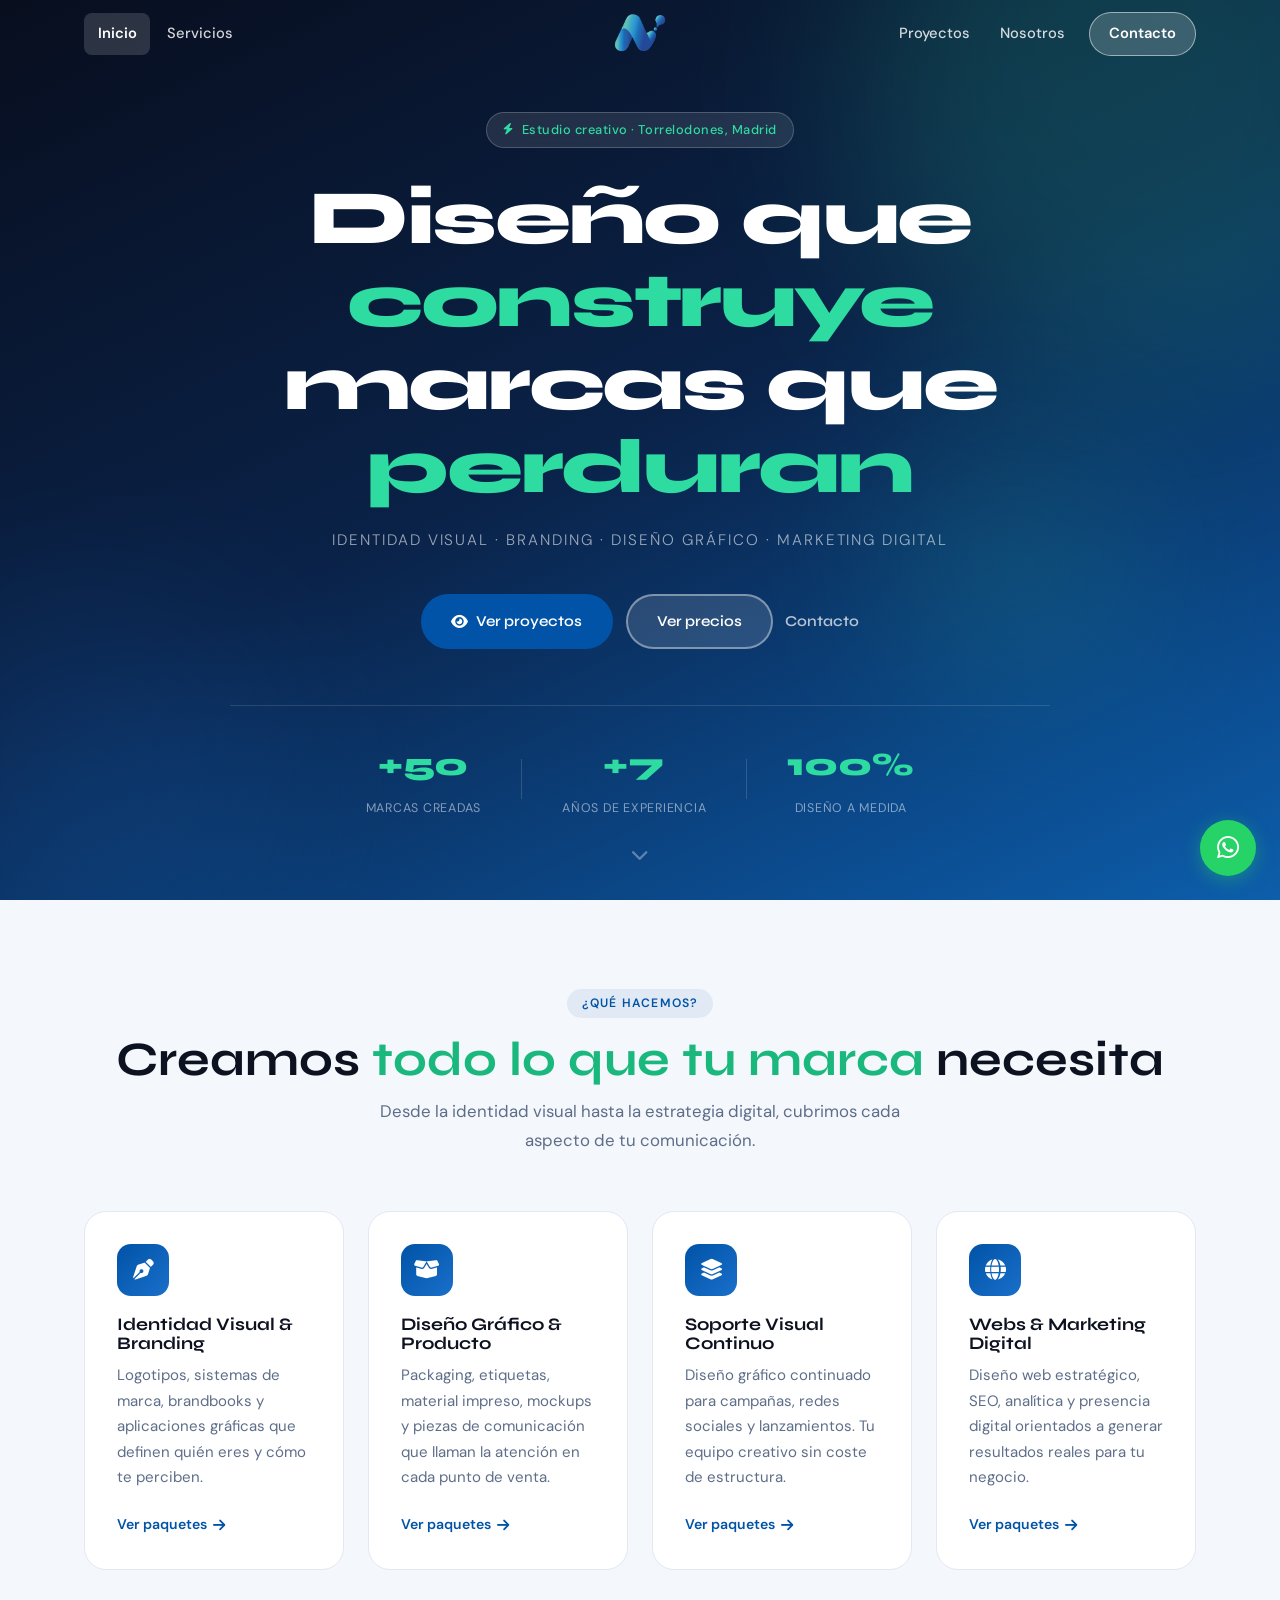
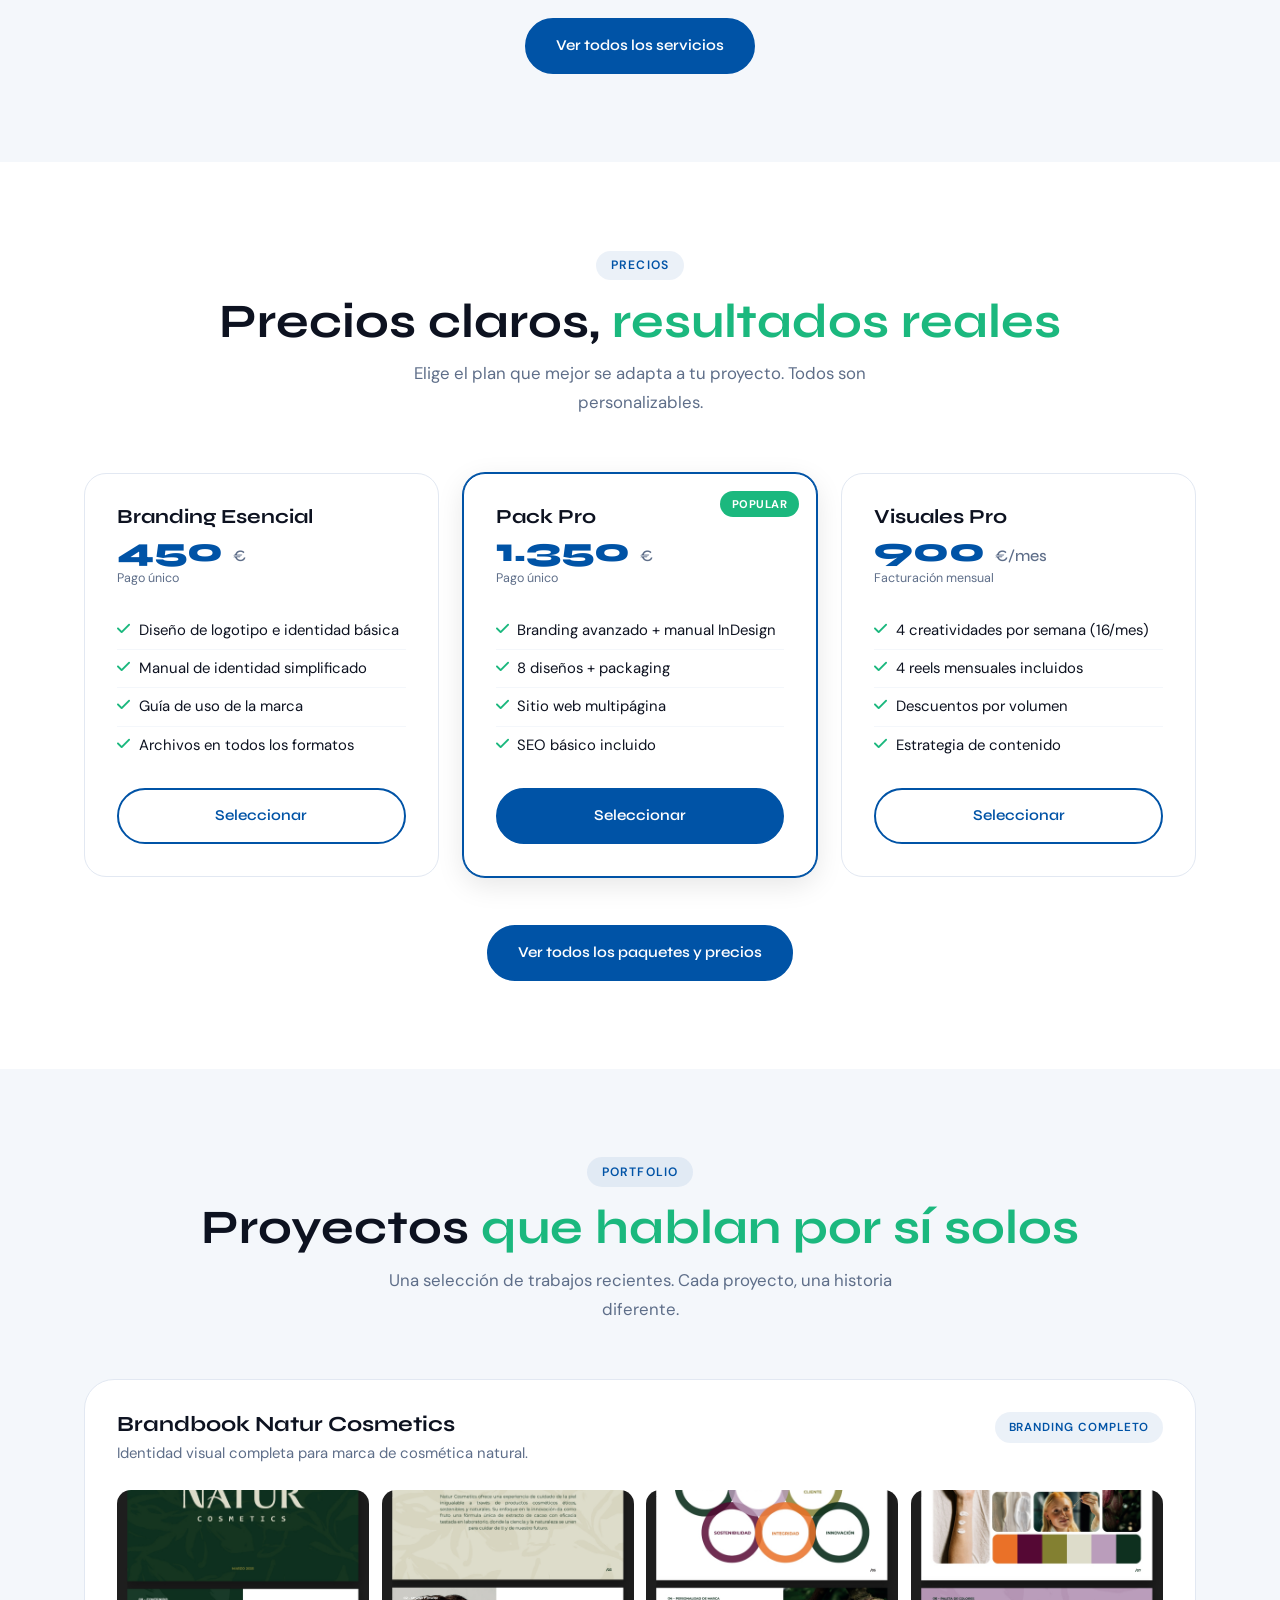
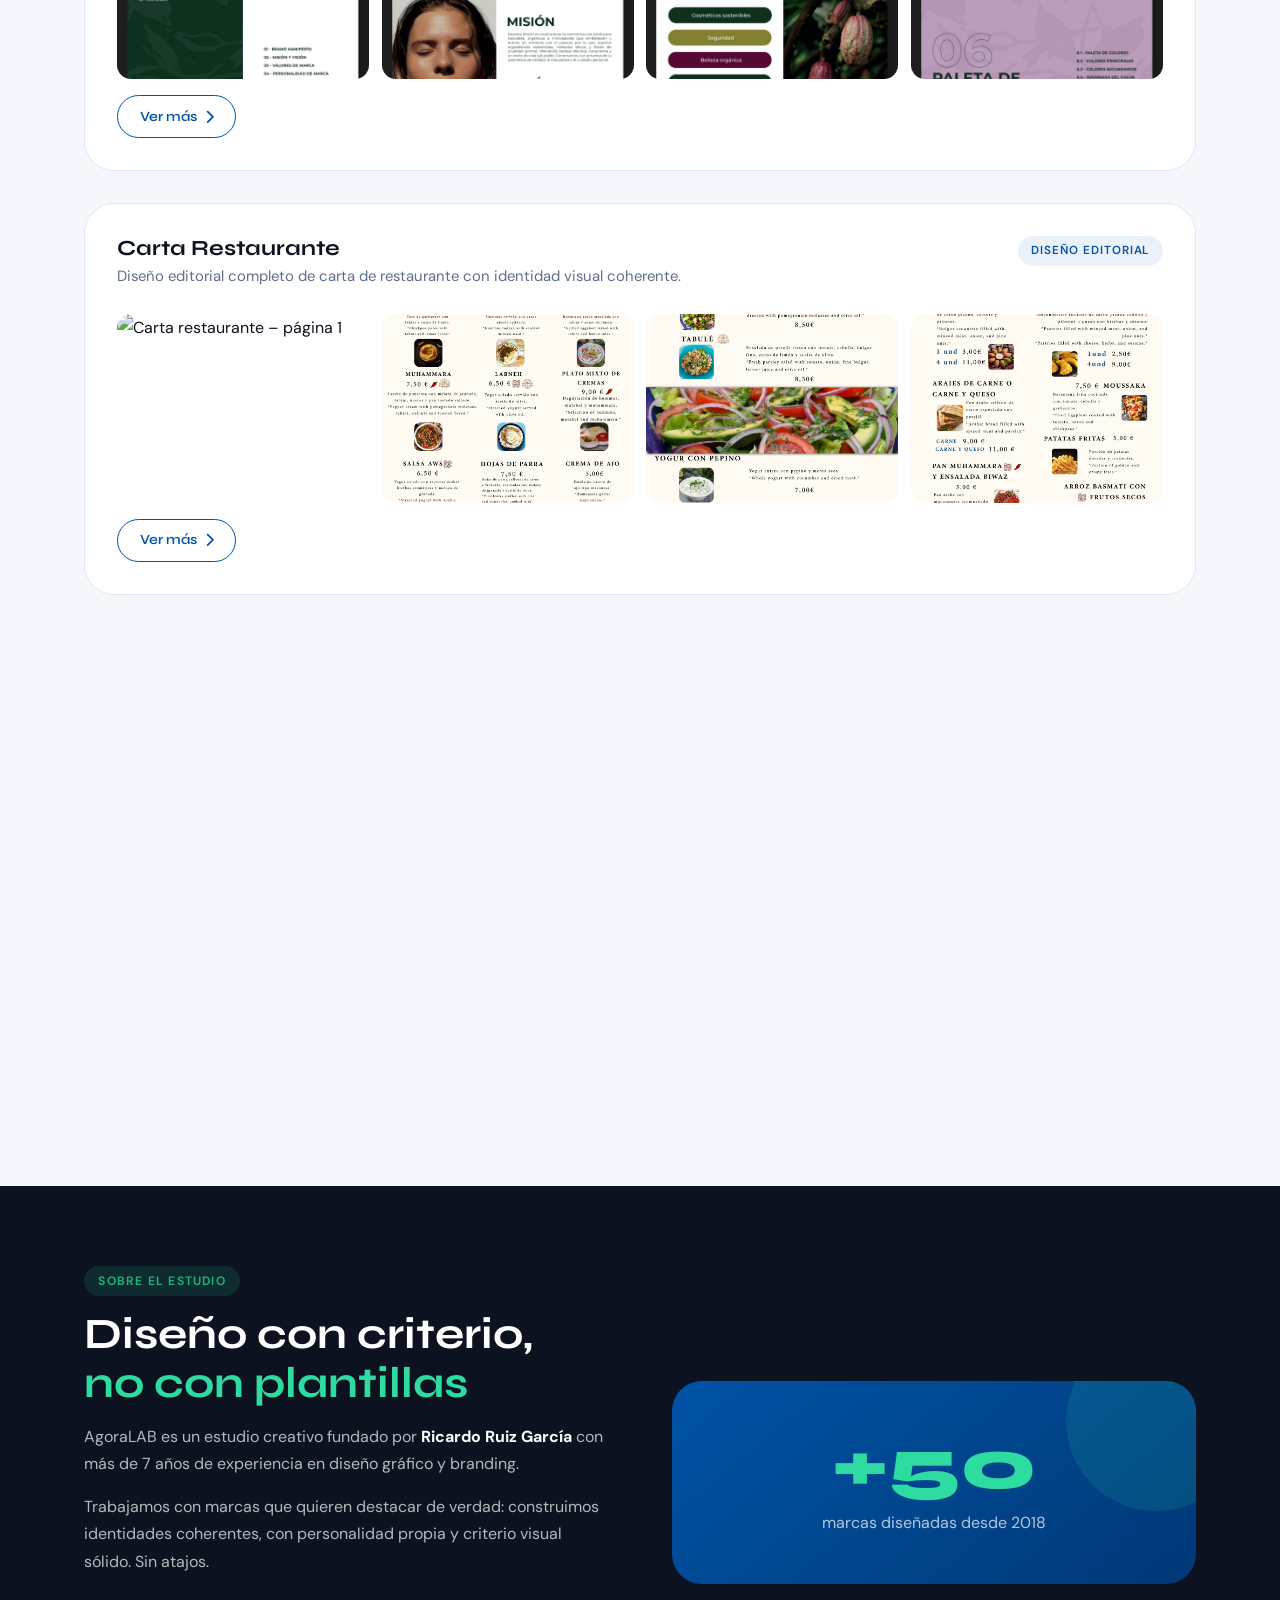
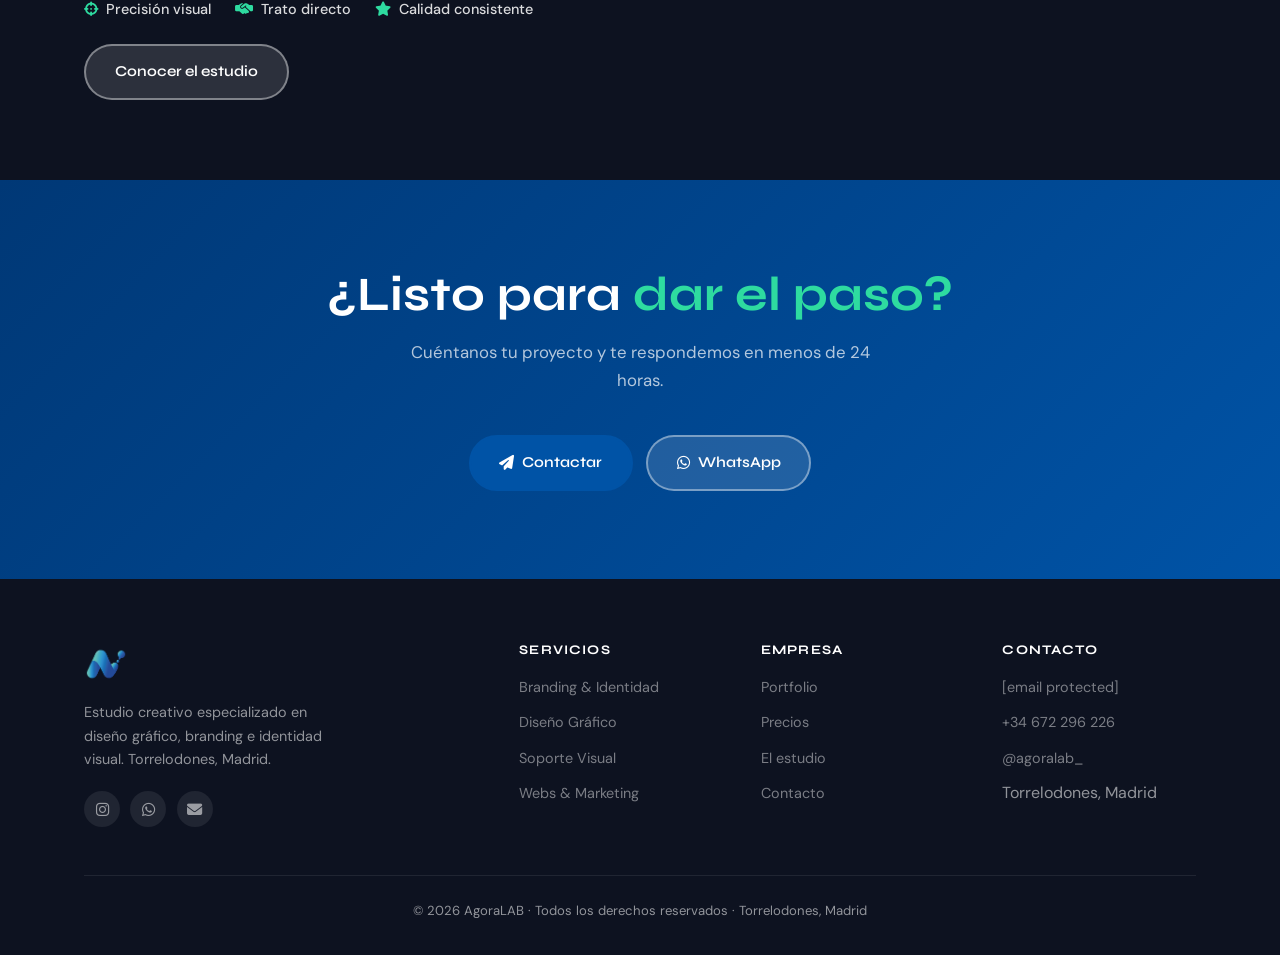
==== commit f7b51838: "multipagina V2 V2" ====
--- a/index.html
+++ b/index.html
@@ -53,15 +53,15 @@
   <div class="nav-inner">
     <div class="nav-left">
       <a href="index.html" class="nav-link active" data-page="index.html">Inicio</a>
-      <a href="servicios.html" class="nav-link" data-page="servicios.html">Qué hacemos</a>
+      <a href="servicios.html" class="nav-link" data-page="servicios.html">Servicios</a>
     </div>
     <a href="index.html" class="nav-logo" aria-label="AgoraLAB inicio">
       <img src="images/logos/agora.png" alt="AgoraLAB" width="44" height="44" loading="eager">
     </a>
     <div class="nav-right">
-      <a href="proyectos.html" class="nav-link" data-page="proyectos.html">Portfolio</a>
-      <a href="paquetes.html" class="nav-link" data-page="paquetes.html">Precios</a>
-      <a href="nosotros.html" class="nav-link" data-page="nosotros.html">El estudio</a>
+      <a href="proyectos.html" class="nav-link" data-page="proyectos.html">Proyectos</a>
+      
+      <a href="nosotros.html" class="nav-link" data-page="nosotros.html">Nosotros</a>
       <a href="contacto.html" class="nav-link nav-cta" data-page="contacto.html">Contacto</a>
     </div>
     <button class="nav-toggle" aria-label="Abrir menú" aria-expanded="false">
@@ -71,10 +71,10 @@
 </nav>
 <div class="nav-drawer" id="nav-drawer">
   <a href="index.html" class="drawer-link active">Inicio <i class="fa-solid fa-arrow-right"></i></a>
-  <a href="servicios.html" class="drawer-link">Qué hacemos <i class="fa-solid fa-arrow-right"></i></a>
-  <a href="proyectos.html" class="drawer-link">Portfolio <i class="fa-solid fa-arrow-right"></i></a>
-  <a href="paquetes.html" class="drawer-link">Precios <i class="fa-solid fa-arrow-right"></i></a>
-  <a href="nosotros.html" class="drawer-link">El estudio <i class="fa-solid fa-arrow-right"></i></a>
+  <a href="servicios.html" class="drawer-link">Servicios <i class="fa-solid fa-arrow-right"></i></a>
+  <a href="proyectos.html" class="drawer-link">Proyectos <i class="fa-solid fa-arrow-right"></i></a>
+
+  <a href="nosotros.html" class="drawer-link">Nosotros <i class="fa-solid fa-arrow-right"></i></a>
   <a href="contacto.html" class="drawer-cta">Contactar ahora</a>
 </div>
 
@@ -214,6 +214,7 @@
       <p class="section-sub">Una selección de trabajos recientes. Cada proyecto, una historia diferente.</p>
     </div>
 
+
     <div class="project-card animate">
       <div class="proj-head">
         <div>
@@ -235,6 +236,7 @@
       <a href="proyectos.html" class="tog-btn" type="button">Ver más <i class="fa-solid fa-chevron-right chevron"></i></a>
     </div>
 
+
     <div class="project-card animate">
       <div class="proj-head">
         <div>
@@ -254,6 +256,7 @@
       <a href="proyectos.html" class="tog-btn" type="button">Ver más <i class="fa-solid fa-chevron-right chevron"></i></a>
     </div>
 
+
     <div class="project-card animate">
       <div class="proj-head">
         <div>
@@ -263,14 +266,17 @@
         <span class="proj-tag">Identidad visual</span>
       </div>
       <div class="gallery collapsible logos-g" data-limit="3">
-        <img src="images/logos/agora.png" alt="Logo AgoraLAB" loading="lazy">
+        <img src="images/logos/naranja.png" alt="Logo Naranja" loading="lazy">
+        <img src="images/logos/COLA.png" alt="Logo COLA" loading="lazy">
+        <img src="images/logos/limon.png" alt="Logo Limón" loading="lazy">
+        <img src="images/logos/logoatayeb.png" alt="Logo Atayeb" loading="lazy">
+        <img src="images/logos/Natur.jpg" alt="Logo Natur" loading="lazy">
         <img src="images/logos/sensualavocado.png" alt="Logo Sensual Avocado" loading="lazy">
         <img src="images/logos/solo.png" alt="Logo Solo" loading="lazy">
         <img src="images/logos/AgoraClans.png" alt="Logo AgoraClans" loading="lazy">
         <img src="images/logos/divergente.png" alt="Logo Divergente" loading="lazy">
-        <img src="images/logos/naranja.png" alt="Logo Naranja" loading="lazy">
-        <img src="images/logos/COLA.png" alt="Logo COLA" loading="lazy">
-        <img src="images/logos/limon.png" alt="Logo Limón" loading="lazy">
+        <img src="images/logos/agora.png" alt="Logo AgoraLAB" loading="lazy">
+        
       </div>
       <a href="proyectos.html" class="tog-btn" type="button">Ver más <i class="fa-solid fa-chevron-right chevron"></i></a>
     </div>
